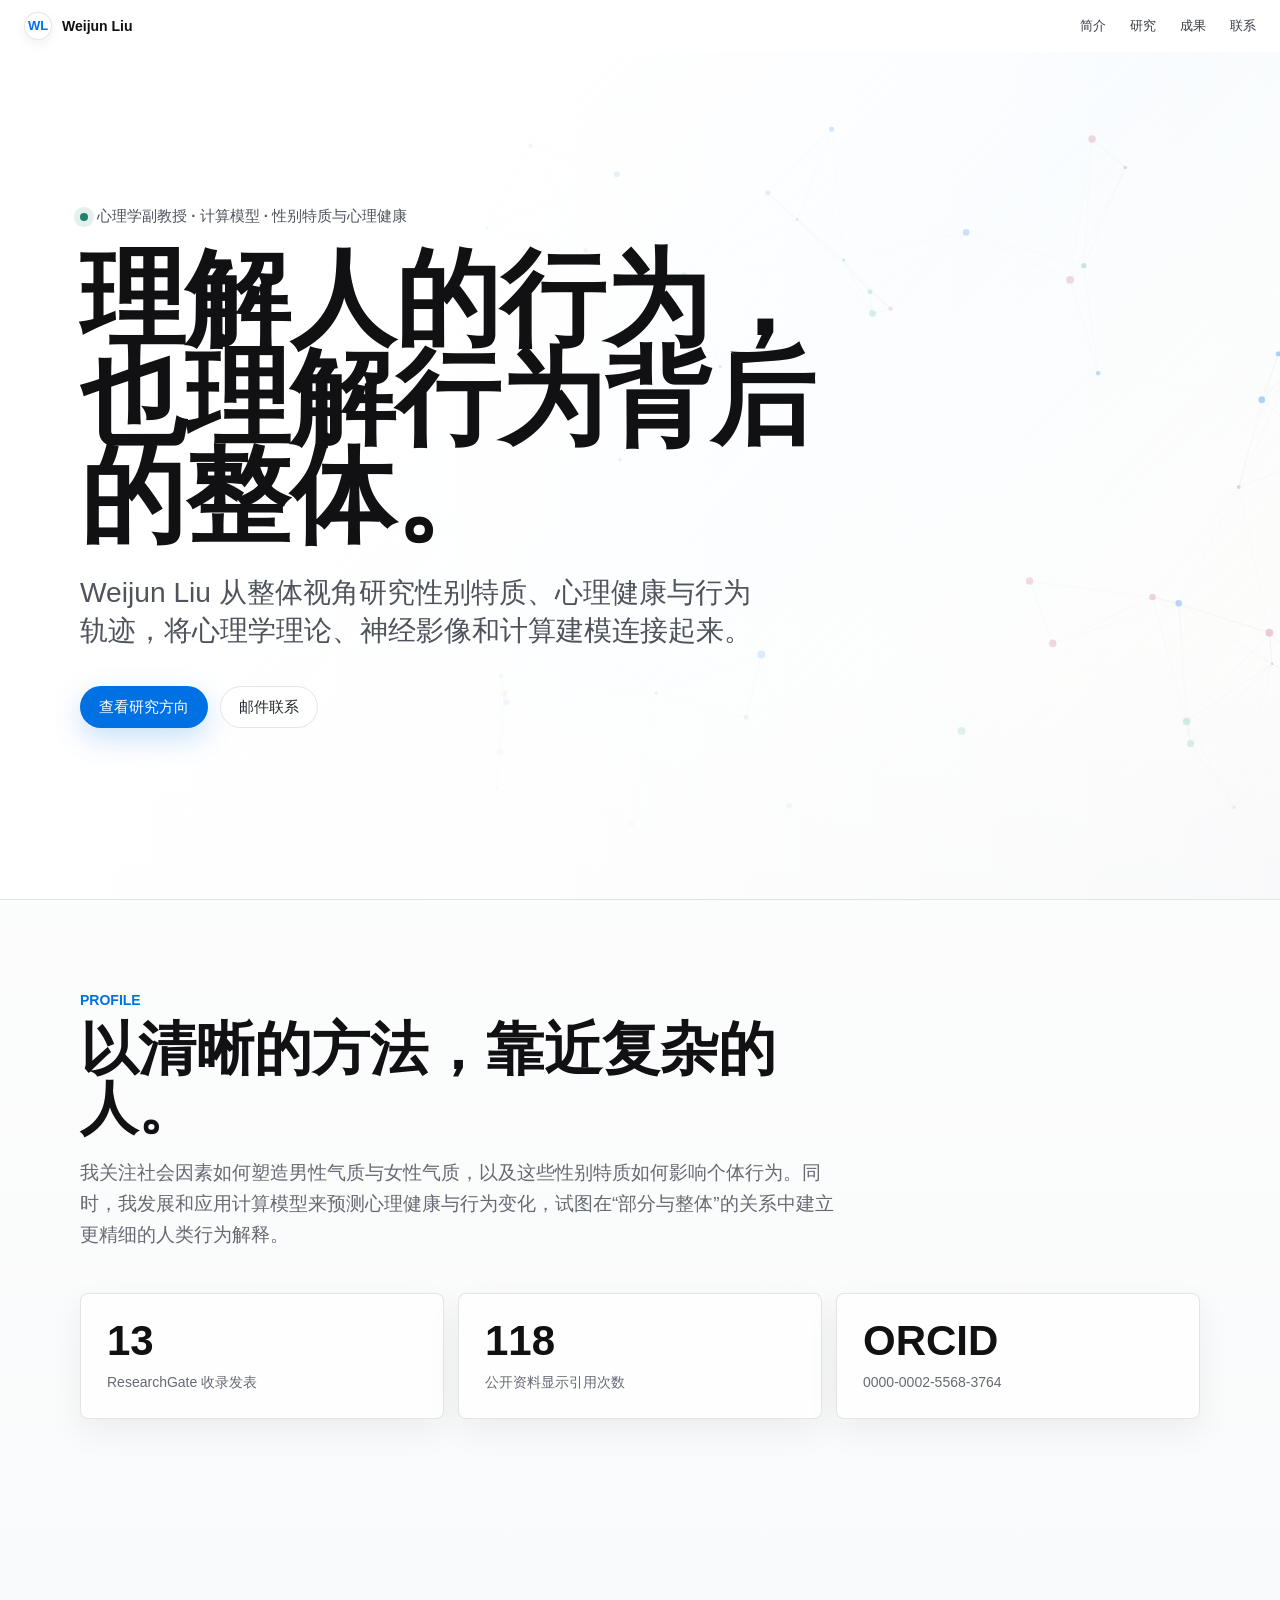
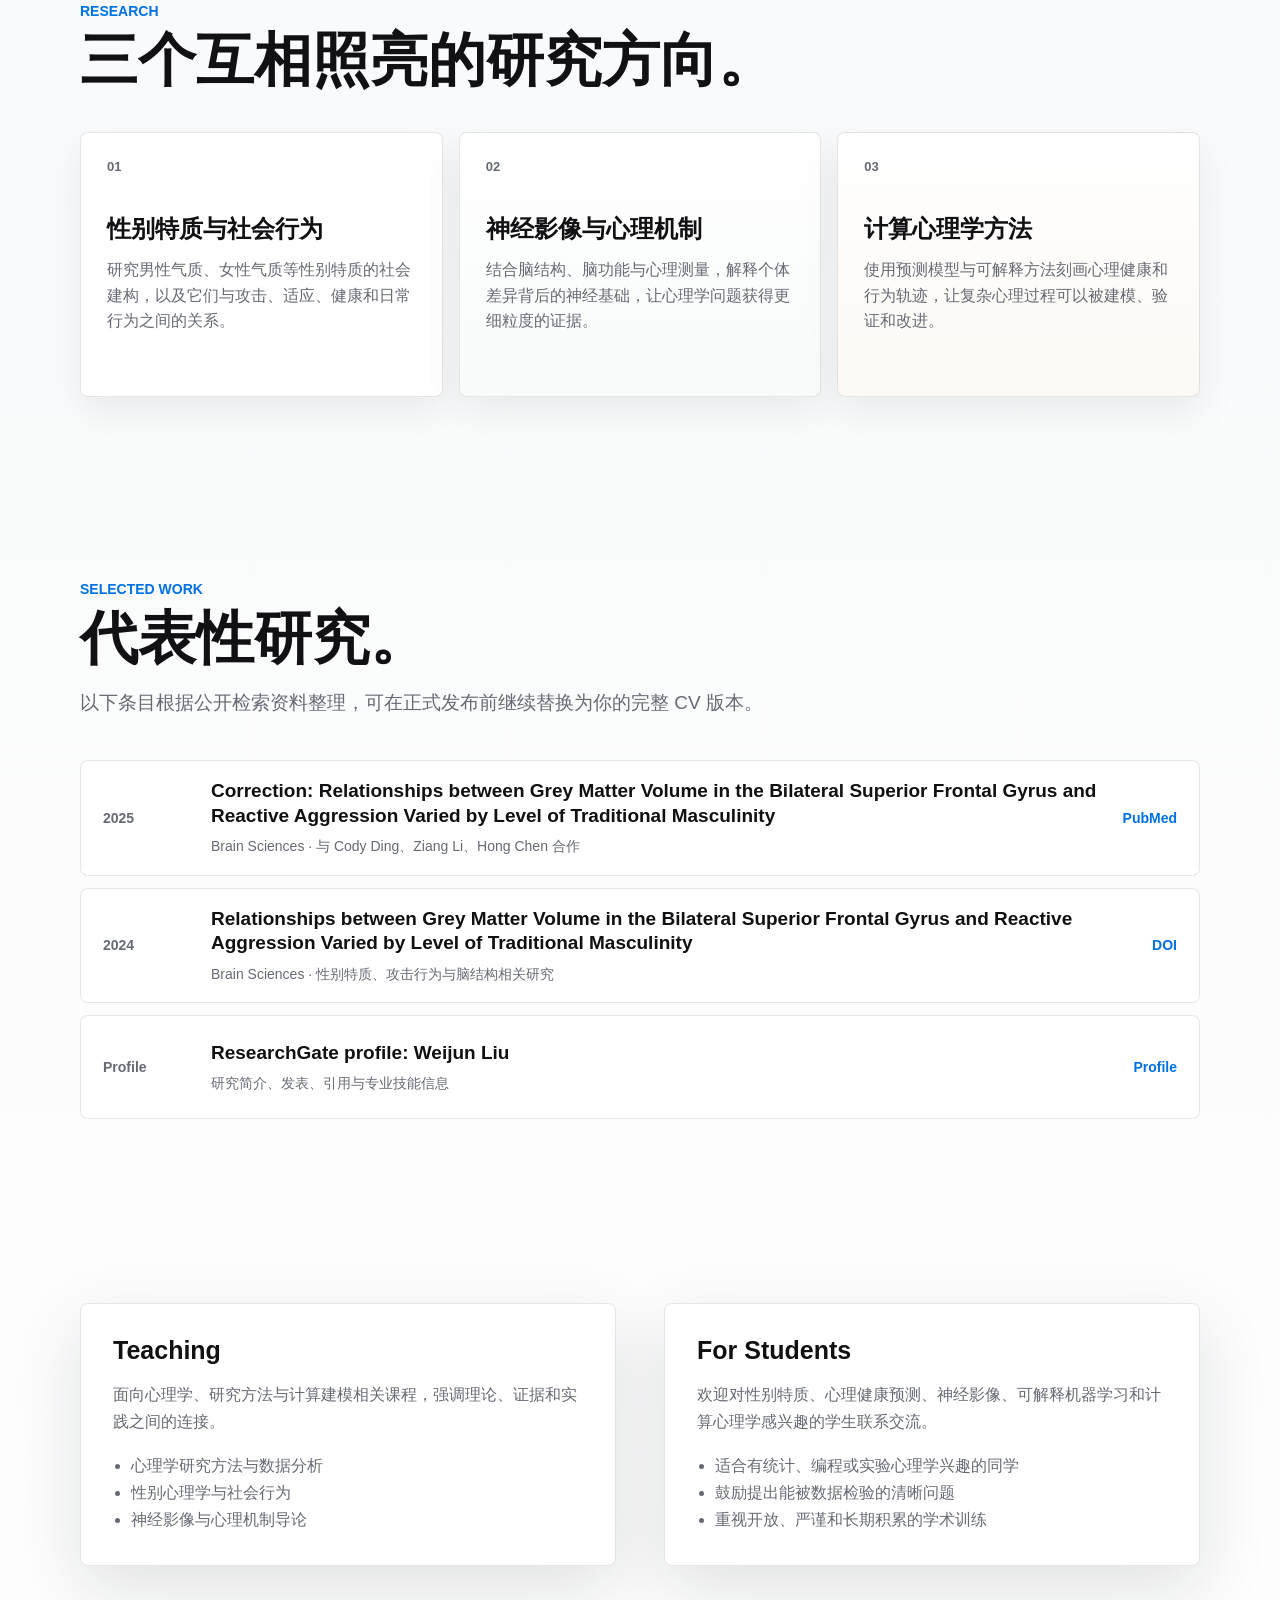
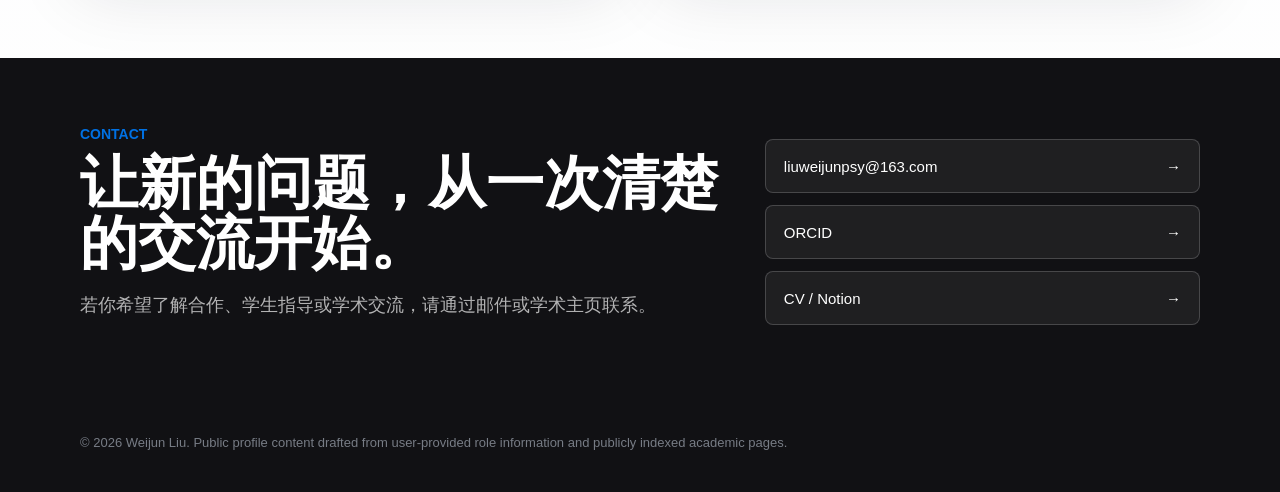
==== index.html @ 555fc0d4 "Add files via upload" ====
<!doctype html>
<html lang="zh-CN">
<head>
  <meta charset="utf-8">
  <meta name="viewport" content="width=device-width, initial-scale=1">
  <title>Weijun Liu | Psychology</title>
  <meta name="description" content="Weijun Liu 的心理学个人主页：研究、发表、教学与联系信息。">
  <style>
    :root {
      color-scheme: light;
      --ink: #111114;
      --muted: #666a73;
      --soft: #f5f6f8;
      --line: rgba(17, 17, 20, .1);
      --accent: #0071e3;
      --green: #20826b;
      --rose: #ad4564;
      --amber: #9d6b18;
      --radius: 8px;
      --shadow: 0 24px 70px rgba(19, 23, 31, .12);
    }

    * { box-sizing: border-box; }

    html {
      scroll-behavior: smooth;
      background: #fff;
    }

    body {
      margin: 0;
      font-family: -apple-system, BlinkMacSystemFont, "SF Pro Display", "SF Pro Text", "Helvetica Neue", Arial, "PingFang SC", "Hiragino Sans GB", "Microsoft YaHei", sans-serif;
      color: var(--ink);
      letter-spacing: 0;
      background:
        linear-gradient(180deg, #fff 0%, #f9fafb 46%, #fff 100%);
    }

    a {
      color: inherit;
      text-decoration: none;
    }

    .nav {
      position: sticky;
      top: 0;
      z-index: 20;
      display: flex;
      align-items: center;
      justify-content: space-between;
      min-height: 52px;
      padding: 0 24px;
      border-bottom: 1px solid rgba(255, 255, 255, .6);
      background: rgba(255, 255, 255, .76);
      backdrop-filter: saturate(180%) blur(18px);
    }

    .brand {
      display: flex;
      align-items: center;
      gap: 10px;
      font-size: 14px;
      font-weight: 650;
    }

    .mark {
      width: 28px;
      height: 28px;
      display: grid;
      place-items: center;
      border: 1px solid var(--line);
      border-radius: 50%;
      background: #fff;
      color: var(--accent);
      font-size: 13px;
      box-shadow: 0 4px 12px rgba(17, 17, 20, .06);
    }

    .links {
      display: flex;
      gap: 24px;
      color: #393d45;
      font-size: 13px;
    }

    .links a:hover { color: var(--accent); }

    .hero {
      position: relative;
      min-height: calc(100svh - 52px);
      display: grid;
      align-items: center;
      overflow: hidden;
      border-bottom: 1px solid var(--line);
    }

    #mindscape {
      position: absolute;
      inset: 0;
      width: 100%;
      height: 100%;
      opacity: .94;
    }

    .hero::after {
      content: "";
      position: absolute;
      inset: 0;
      background:
        linear-gradient(90deg, rgba(255,255,255,.97) 0%, rgba(255,255,255,.86) 42%, rgba(255,255,255,.38) 100%),
        linear-gradient(180deg, rgba(255,255,255,.1) 70%, rgba(245,246,248,1) 100%);
      pointer-events: none;
    }

    .wrap {
      width: min(1120px, calc(100% - 44px));
      margin: 0 auto;
    }

    .hero-inner {
      position: relative;
      z-index: 2;
      padding: 70px 0 86px;
    }

    .eyebrow {
      display: inline-flex;
      align-items: center;
      gap: 9px;
      margin-bottom: 24px;
      color: #4d535d;
      font-size: 15px;
      font-weight: 560;
    }

    .dot {
      width: 8px;
      height: 8px;
      border-radius: 50%;
      background: var(--green);
      box-shadow: 0 0 0 6px rgba(32, 130, 107, .12);
    }

    h1 {
      max-width: 820px;
      margin: 0;
      font-size: clamp(54px, 8.2vw, 118px);
      line-height: .94;
      font-weight: 760;
      letter-spacing: 0;
    }

    .subtitle {
      max-width: 680px;
      margin: 28px 0 0;
      color: #4e535c;
      font-size: clamp(20px, 2.2vw, 30px);
      line-height: 1.36;
      font-weight: 430;
    }

    .actions {
      display: flex;
      flex-wrap: wrap;
      gap: 12px;
      margin-top: 36px;
    }

    .button {
      display: inline-flex;
      align-items: center;
      justify-content: center;
      min-height: 42px;
      padding: 0 18px;
      border-radius: 999px;
      border: 1px solid transparent;
      font-size: 15px;
      font-weight: 560;
    }

    .primary {
      background: var(--accent);
      color: #fff;
      box-shadow: 0 10px 28px rgba(0, 113, 227, .22);
    }

    .secondary {
      background: rgba(255, 255, 255, .7);
      border-color: var(--line);
      color: #252931;
    }

    section {
      padding: 92px 0;
    }

    .section-head {
      max-width: 760px;
      margin-bottom: 42px;
    }

    .kicker {
      color: var(--accent);
      font-size: 14px;
      font-weight: 700;
      margin-bottom: 12px;
    }

    h2 {
      margin: 0;
      font-size: clamp(34px, 4.5vw, 64px);
      line-height: 1.03;
      font-weight: 740;
      letter-spacing: 0;
    }

    .lead {
      margin: 18px 0 0;
      color: var(--muted);
      font-size: 19px;
      line-height: 1.65;
    }

    .metrics {
      display: grid;
      grid-template-columns: repeat(3, minmax(0, 1fr));
      gap: 14px;
      margin-top: 38px;
    }

    .metric {
      padding: 26px;
      border: 1px solid var(--line);
      border-radius: var(--radius);
      background: rgba(255, 255, 255, .74);
      box-shadow: 0 12px 34px rgba(17, 17, 20, .06);
    }

    .metric strong {
      display: block;
      font-size: 42px;
      line-height: 1;
      letter-spacing: 0;
    }

    .metric span {
      display: block;
      margin-top: 10px;
      color: var(--muted);
      font-size: 14px;
      line-height: 1.45;
    }

    .research-grid {
      display: grid;
      grid-template-columns: repeat(3, minmax(0, 1fr));
      gap: 16px;
    }

    .topic {
      min-height: 265px;
      padding: 26px;
      border: 1px solid var(--line);
      border-radius: var(--radius);
      background: #fff;
      box-shadow: 0 16px 40px rgba(17, 17, 20, .07);
    }

    .topic .num {
      color: var(--muted);
      font-size: 13px;
      font-weight: 700;
    }

    .topic h3 {
      margin: 42px 0 14px;
      font-size: 24px;
      line-height: 1.12;
      letter-spacing: 0;
    }

    .topic p {
      margin: 0;
      color: var(--muted);
      font-size: 16px;
      line-height: 1.6;
    }

    .topic:nth-child(2) { background: linear-gradient(180deg, #fff, #f8fbfa); }
    .topic:nth-child(3) { background: linear-gradient(180deg, #fff, #fcf9f4); }

    .publications {
      display: grid;
      gap: 12px;
    }

    .paper {
      display: grid;
      grid-template-columns: 86px 1fr auto;
      align-items: center;
      gap: 22px;
      min-height: 104px;
      padding: 18px 22px;
      border: 1px solid var(--line);
      border-radius: var(--radius);
      background: rgba(255, 255, 255, .82);
    }

    .year {
      color: var(--muted);
      font-size: 14px;
      font-weight: 700;
    }

    .paper h3 {
      margin: 0 0 8px;
      font-size: 19px;
      line-height: 1.3;
      letter-spacing: 0;
    }

    .paper p {
      margin: 0;
      color: var(--muted);
      font-size: 14px;
      line-height: 1.45;
    }

    .tag {
      white-space: nowrap;
      color: var(--accent);
      font-size: 14px;
      font-weight: 650;
    }

    .split {
      display: grid;
      grid-template-columns: 1fr 1fr;
      gap: 48px;
      align-items: start;
    }

    .panel {
      padding: 32px;
      border: 1px solid var(--line);
      border-radius: var(--radius);
      background: #fff;
      box-shadow: var(--shadow);
    }

    .panel h3 {
      margin: 0 0 14px;
      font-size: 25px;
      letter-spacing: 0;
    }

    .panel p,
    .panel li {
      color: var(--muted);
      font-size: 16px;
      line-height: 1.7;
    }

    .panel ul {
      margin: 16px 0 0;
      padding-left: 18px;
    }

    .contact-band {
      padding: 68px 0;
      color: #fff;
      background: #111114;
    }

    .contact {
      display: grid;
      grid-template-columns: 1.2fr .8fr;
      gap: 32px;
      align-items: center;
    }

    .contact h2 {
      max-width: 680px;
      color: #fff;
    }

    .contact p {
      color: rgba(255,255,255,.68);
      font-size: 18px;
      line-height: 1.65;
    }

    .contact-links {
      display: grid;
      gap: 12px;
    }

    .contact-links a {
      display: flex;
      align-items: center;
      justify-content: space-between;
      min-height: 54px;
      padding: 0 18px;
      border: 1px solid rgba(255,255,255,.18);
      border-radius: var(--radius);
      background: rgba(255,255,255,.06);
      color: #fff;
      font-size: 15px;
    }

    footer {
      padding: 28px 0 42px;
      color: #777c85;
      background: #111114;
      font-size: 13px;
    }

    @media (max-width: 820px) {
      .links { display: none; }
      .hero { min-height: 88svh; }
      .hero::after {
        background:
          linear-gradient(180deg, rgba(255,255,255,.95) 0%, rgba(255,255,255,.82) 58%, rgba(245,246,248,.96) 100%);
      }
      .metrics,
      .research-grid,
      .split,
      .contact {
        grid-template-columns: 1fr;
      }
      .paper {
        grid-template-columns: 1fr;
        gap: 8px;
      }
      .tag { white-space: normal; }
      section { padding: 72px 0; }
    }

    @media (prefers-reduced-motion: reduce) {
      html { scroll-behavior: auto; }
    }
  </style>
</head>
<body>
  <nav class="nav" aria-label="主导航">
    <a class="brand" href="#top" aria-label="返回首页">
      <span class="mark">WL</span>
      <span>Weijun Liu</span>
    </a>
    <div class="links">
      <a href="#about">简介</a>
      <a href="#research">研究</a>
      <a href="#publications">成果</a>
      <a href="#contact">联系</a>
    </div>
  </nav>

  <main id="top">
    <header class="hero">
      <canvas id="mindscape" aria-hidden="true"></canvas>
      <div class="wrap hero-inner">
        <div class="eyebrow"><span class="dot"></span>心理学副教授 · 计算模型 · 性别特质与心理健康</div>
        <h1>理解人的行为，也理解行为背后的整体。</h1>
        <p class="subtitle">Weijun Liu 从整体视角研究性别特质、心理健康与行为轨迹，将心理学理论、神经影像和计算建模连接起来。</p>
        <div class="actions">
          <a class="button primary" href="#research">查看研究方向</a>
          <a class="button secondary" href="mailto:liuweijunpsy@163.com">邮件联系</a>
        </div>
      </div>
    </header>

    <section id="about">
      <div class="wrap">
        <div class="section-head">
          <div class="kicker">PROFILE</div>
          <h2>以清晰的方法，靠近复杂的人。</h2>
          <p class="lead">我关注社会因素如何塑造男性气质与女性气质，以及这些性别特质如何影响个体行为。同时，我发展和应用计算模型来预测心理健康与行为变化，试图在“部分与整体”的关系中建立更精细的人类行为解释。</p>
        </div>

        <div class="metrics" aria-label="学术指标">
          <div class="metric">
            <strong>13</strong>
            <span>ResearchGate 收录发表</span>
          </div>
          <div class="metric">
            <strong>118</strong>
            <span>公开资料显示引用次数</span>
          </div>
          <div class="metric">
            <strong>ORCID</strong>
            <span>0000-0002-5568-3764</span>
          </div>
        </div>
      </div>
    </section>

    <section id="research">
      <div class="wrap">
        <div class="section-head">
          <div class="kicker">RESEARCH</div>
          <h2>三个互相照亮的研究方向。</h2>
        </div>
        <div class="research-grid">
          <article class="topic">
            <div class="num">01</div>
            <h3>性别特质与社会行为</h3>
            <p>研究男性气质、女性气质等性别特质的社会建构，以及它们与攻击、适应、健康和日常行为之间的关系。</p>
          </article>
          <article class="topic">
            <div class="num">02</div>
            <h3>神经影像与心理机制</h3>
            <p>结合脑结构、脑功能与心理测量，解释个体差异背后的神经基础，让心理学问题获得更细粒度的证据。</p>
          </article>
          <article class="topic">
            <div class="num">03</div>
            <h3>计算心理学方法</h3>
            <p>使用预测模型与可解释方法刻画心理健康和行为轨迹，让复杂心理过程可以被建模、验证和改进。</p>
          </article>
        </div>
      </div>
    </section>

    <section id="publications">
      <div class="wrap">
        <div class="section-head">
          <div class="kicker">SELECTED WORK</div>
          <h2>代表性研究。</h2>
          <p class="lead">以下条目根据公开检索资料整理，可在正式发布前继续替换为你的完整 CV 版本。</p>
        </div>
        <div class="publications">
          <article class="paper">
            <div class="year">2025</div>
            <div>
              <h3>Correction: Relationships between Grey Matter Volume in the Bilateral Superior Frontal Gyrus and Reactive Aggression Varied by Level of Traditional Masculinity</h3>
              <p>Brain Sciences · 与 Cody Ding、Ziang Li、Hong Chen 合作</p>
            </div>
            <a class="tag" href="https://pubmed.ncbi.nlm.nih.gov/40563834/" target="_blank" rel="noreferrer">PubMed</a>
          </article>
          <article class="paper">
            <div class="year">2024</div>
            <div>
              <h3>Relationships between Grey Matter Volume in the Bilateral Superior Frontal Gyrus and Reactive Aggression Varied by Level of Traditional Masculinity</h3>
              <p>Brain Sciences · 性别特质、攻击行为与脑结构相关研究</p>
            </div>
            <a class="tag" href="https://doi.org/10.3390/brainsci14060605" target="_blank" rel="noreferrer">DOI</a>
          </article>
          <article class="paper">
            <div class="year">Profile</div>
            <div>
              <h3>ResearchGate profile: Weijun Liu</h3>
              <p>研究简介、发表、引用与专业技能信息</p>
            </div>
            <a class="tag" href="https://www.researchgate.net/profile/Weijun-Liu-12" target="_blank" rel="noreferrer">Profile</a>
          </article>
        </div>
      </div>
    </section>

    <section>
      <div class="wrap split">
        <div class="panel">
          <h3>Teaching</h3>
          <p>面向心理学、研究方法与计算建模相关课程，强调理论、证据和实践之间的连接。</p>
          <ul>
            <li>心理学研究方法与数据分析</li>
            <li>性别心理学与社会行为</li>
            <li>神经影像与心理机制导论</li>
          </ul>
        </div>
        <div class="panel">
          <h3>For Students</h3>
          <p>欢迎对性别特质、心理健康预测、神经影像、可解释机器学习和计算心理学感兴趣的学生联系交流。</p>
          <ul>
            <li>适合有统计、编程或实验心理学兴趣的同学</li>
            <li>鼓励提出能被数据检验的清晰问题</li>
            <li>重视开放、严谨和长期积累的学术训练</li>
          </ul>
        </div>
      </div>
    </section>

    <section id="contact" class="contact-band">
      <div class="wrap contact">
        <div>
          <div class="kicker">CONTACT</div>
          <h2>让新的问题，从一次清楚的交流开始。</h2>
          <p>若你希望了解合作、学生指导或学术交流，请通过邮件或学术主页联系。</p>
        </div>
        <div class="contact-links">
          <a href="mailto:liuweijunpsy@163.com"><span>liuweijunpsy@163.com</span><span>→</span></a>
          <a href="https://orcid.org/0000-0002-5568-3764" target="_blank" rel="noreferrer"><span>ORCID</span><span>→</span></a>
          <a href="https://www.notion.so/CV-WEIJUN-LIU-240d1266b10d8050bd1ed84cad400a52?source=copy_link" target="_blank" rel="noreferrer"><span>CV / Notion</span><span>→</span></a>
        </div>
      </div>
    </section>
  </main>

  <footer>
    <div class="wrap">© 2026 Weijun Liu. Public profile content drafted from user-provided role information and publicly indexed academic pages.</div>
  </footer>

  <script>
    const canvas = document.getElementById("mindscape");
    const ctx = canvas.getContext("2d");
    const prefersReduced = window.matchMedia("(prefers-reduced-motion: reduce)").matches;
    let width = 0;
    let height = 0;
    let points = [];
    let frame = 0;

    function resize() {
      const dpr = Math.min(window.devicePixelRatio || 1, 2);
      width = canvas.clientWidth;
      height = canvas.clientHeight;
      canvas.width = Math.floor(width * dpr);
      canvas.height = Math.floor(height * dpr);
      ctx.setTransform(dpr, 0, 0, dpr, 0, 0);
      createPoints();
      draw();
    }

    function createPoints() {
      const count = Math.max(42, Math.floor((width * height) / 22000));
      points = Array.from({ length: count }, (_, i) => {
        const columnBias = i / count;
        return {
          x: width * (.36 + Math.random() * .7),
          y: height * (.08 + Math.random() * .86),
          r: 1.2 + Math.random() * 2.8,
          vx: (Math.random() - .5) * .18,
          vy: (Math.random() - .5) * .18,
          hue: columnBias < .34 ? "#0071e3" : columnBias < .67 ? "#20a486" : "#c0617b"
        };
      });
    }

    function draw() {
      ctx.clearRect(0, 0, width, height);
      const gradient = ctx.createLinearGradient(width * .32, 0, width, height);
      gradient.addColorStop(0, "rgba(255,255,255,.88)");
      gradient.addColorStop(.42, "rgba(237,246,255,.72)");
      gradient.addColorStop(.72, "rgba(247,250,246,.62)");
      gradient.addColorStop(1, "rgba(255,245,247,.68)");
      ctx.fillStyle = gradient;
      ctx.fillRect(0, 0, width, height);

      for (let i = 0; i < points.length; i += 1) {
        const a = points[i];
        if (!prefersReduced) {
          a.x += a.vx + Math.sin((frame + i) * .008) * .045;
          a.y += a.vy + Math.cos((frame + i) * .007) * .045;
          if (a.x < width * .28 || a.x > width * 1.04) a.vx *= -1;
          if (a.y < height * .03 || a.y > height * .97) a.vy *= -1;
        }

        for (let j = i + 1; j < points.length; j += 1) {
          const b = points[j];
          const dx = a.x - b.x;
          const dy = a.y - b.y;
          const distance = Math.sqrt(dx * dx + dy * dy);
          const max = Math.min(190, width * .16);
          if (distance < max) {
            ctx.strokeStyle = `rgba(26, 34, 48, ${(.1 * (1 - distance / max)).toFixed(3)})`;
            ctx.lineWidth = 1;
            ctx.beginPath();
            ctx.moveTo(a.x, a.y);
            ctx.lineTo(b.x, b.y);
            ctx.stroke();
          }
        }
      }

      points.forEach((point) => {
        ctx.beginPath();
        ctx.fillStyle = point.hue;
        ctx.globalAlpha = .58;
        ctx.arc(point.x, point.y, point.r, 0, Math.PI * 2);
        ctx.fill();
        ctx.globalAlpha = 1;
      });

      frame += 1;
      if (!prefersReduced) requestAnimationFrame(draw);
    }

    resize();
    window.addEventListener("resize", resize);
  </script>
</body>
</html>
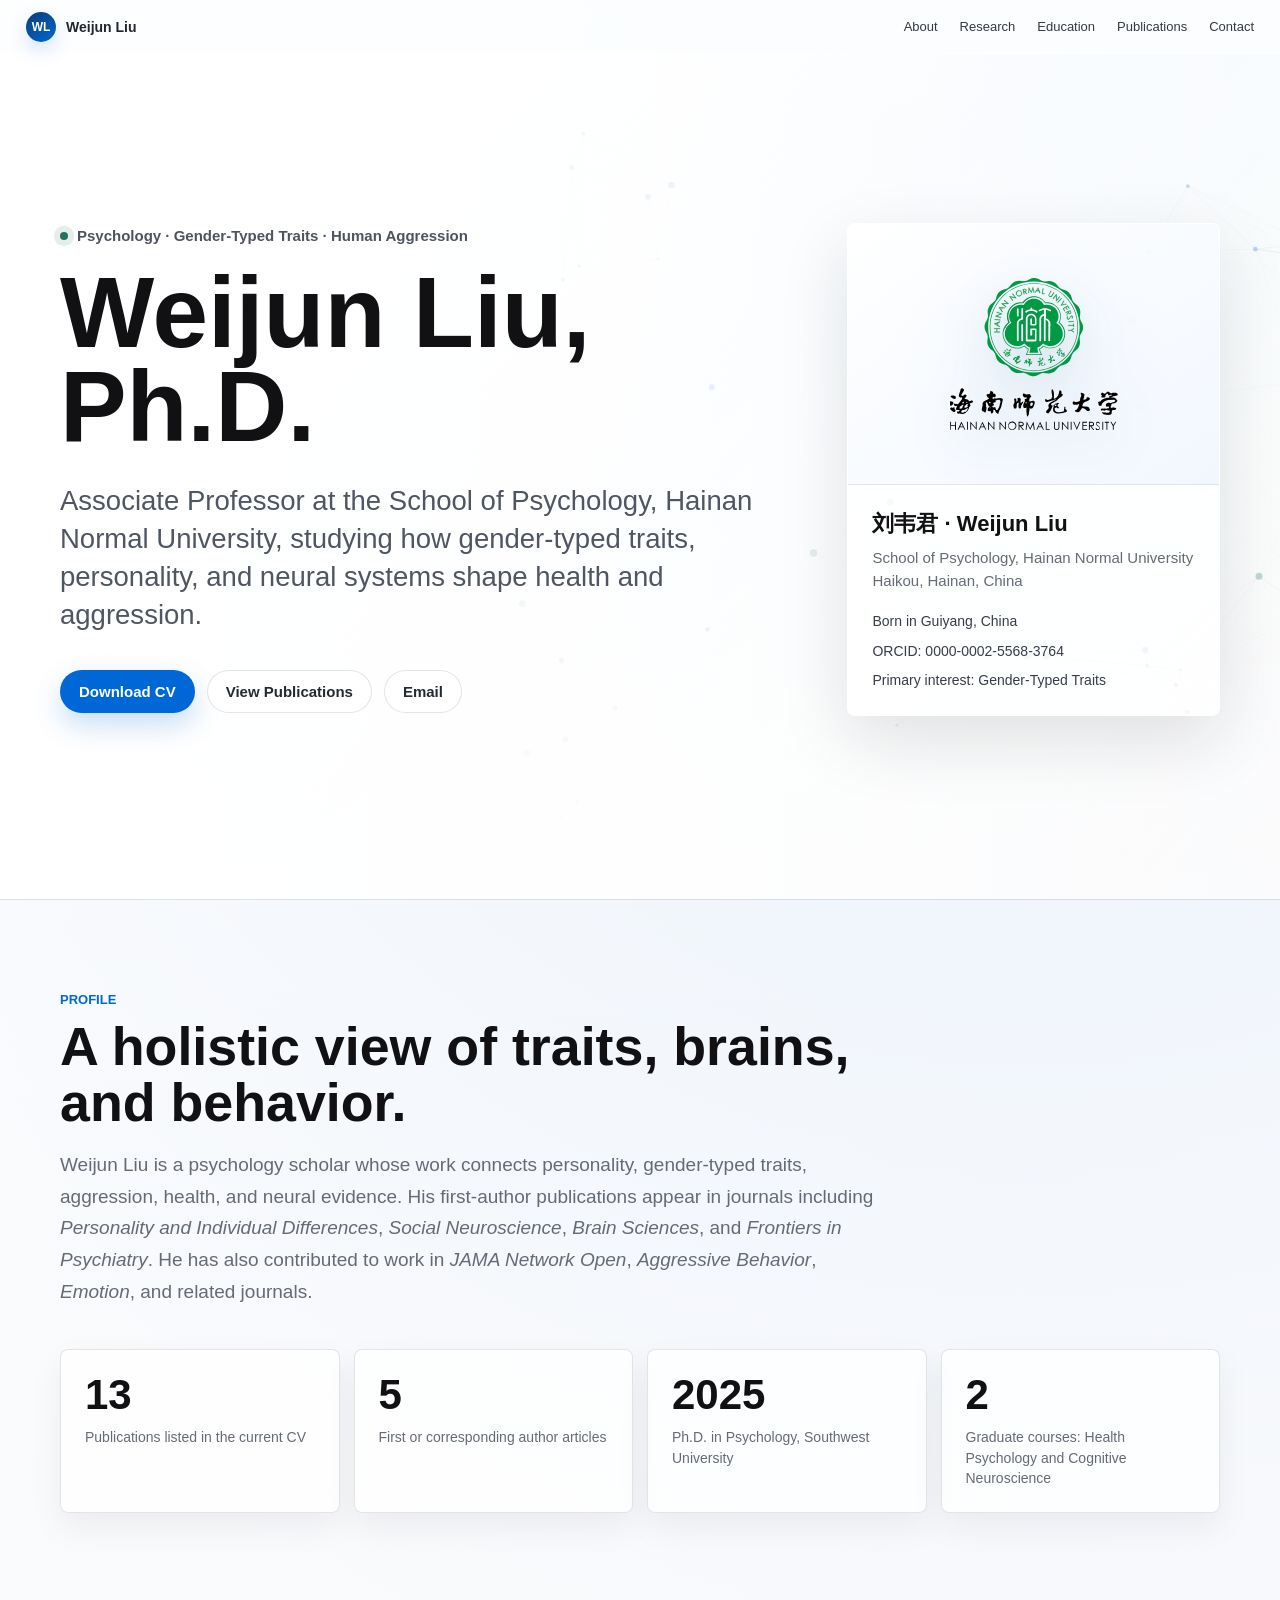
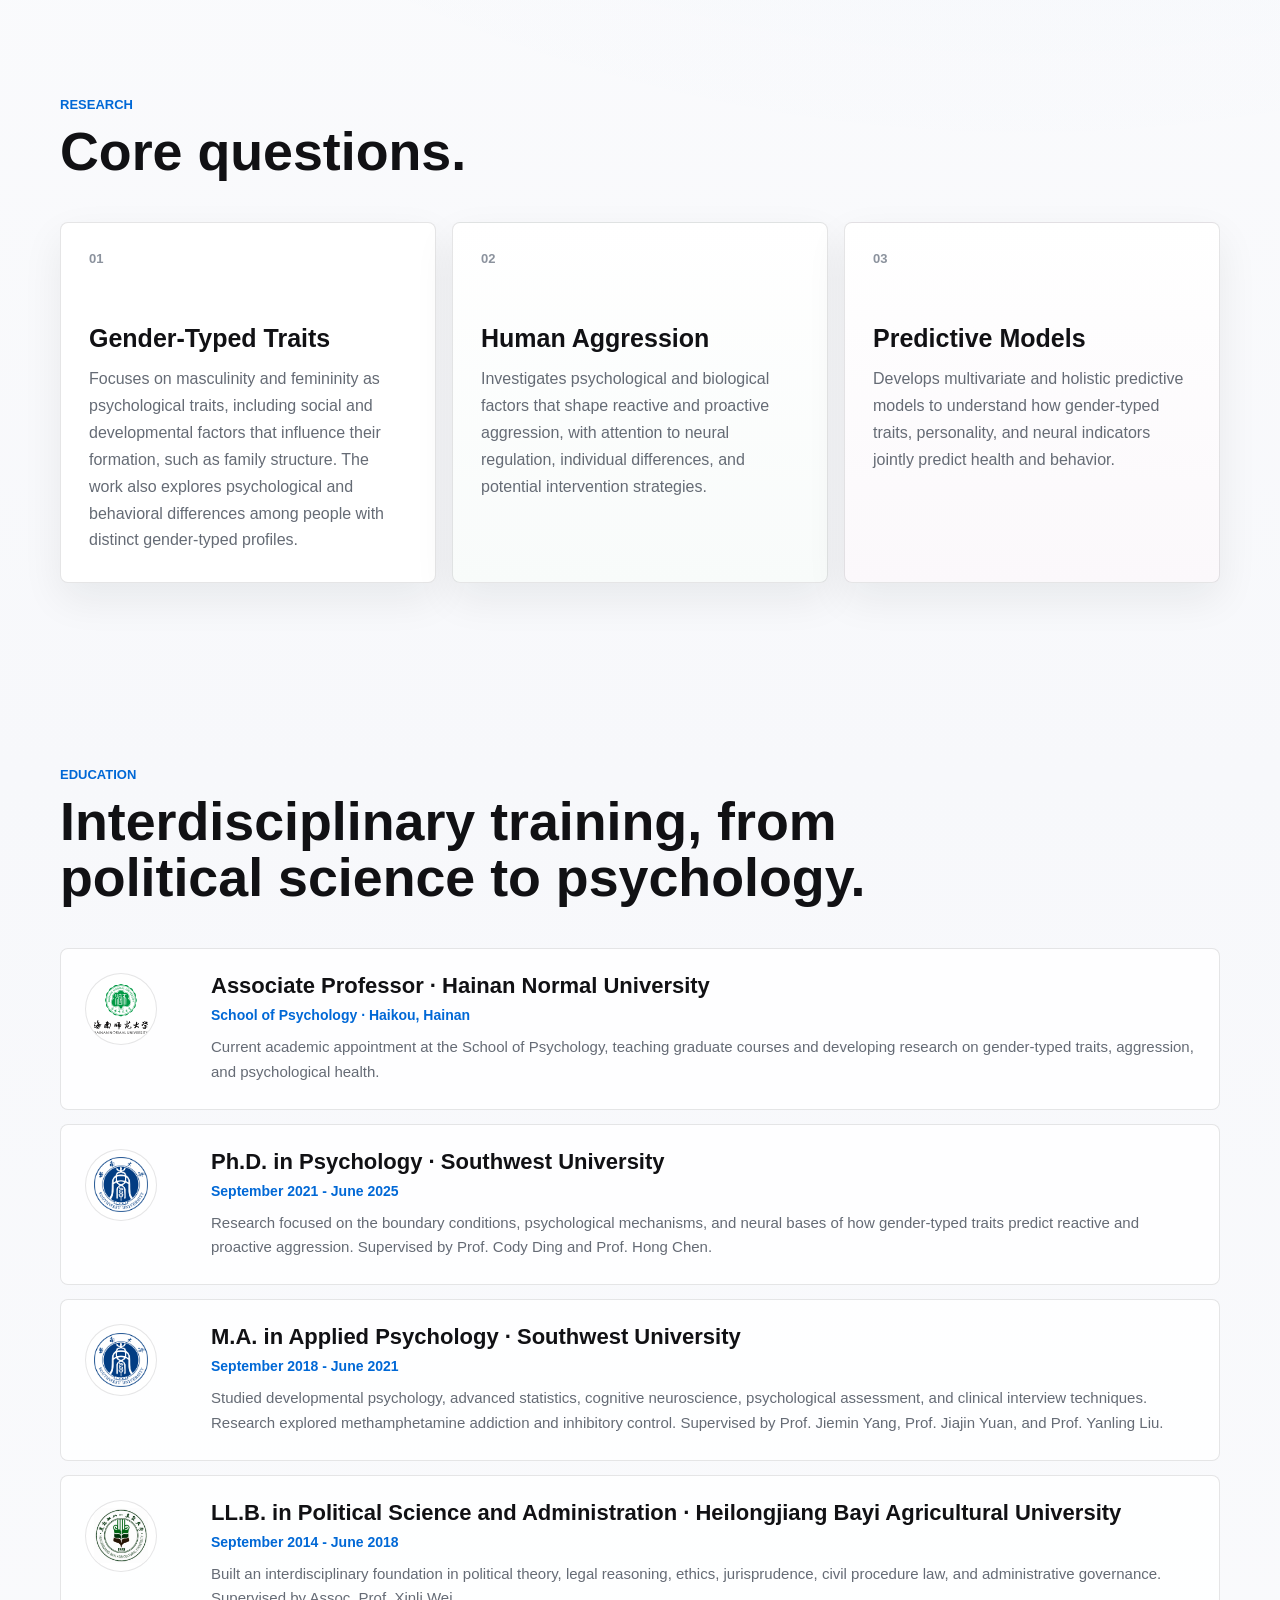
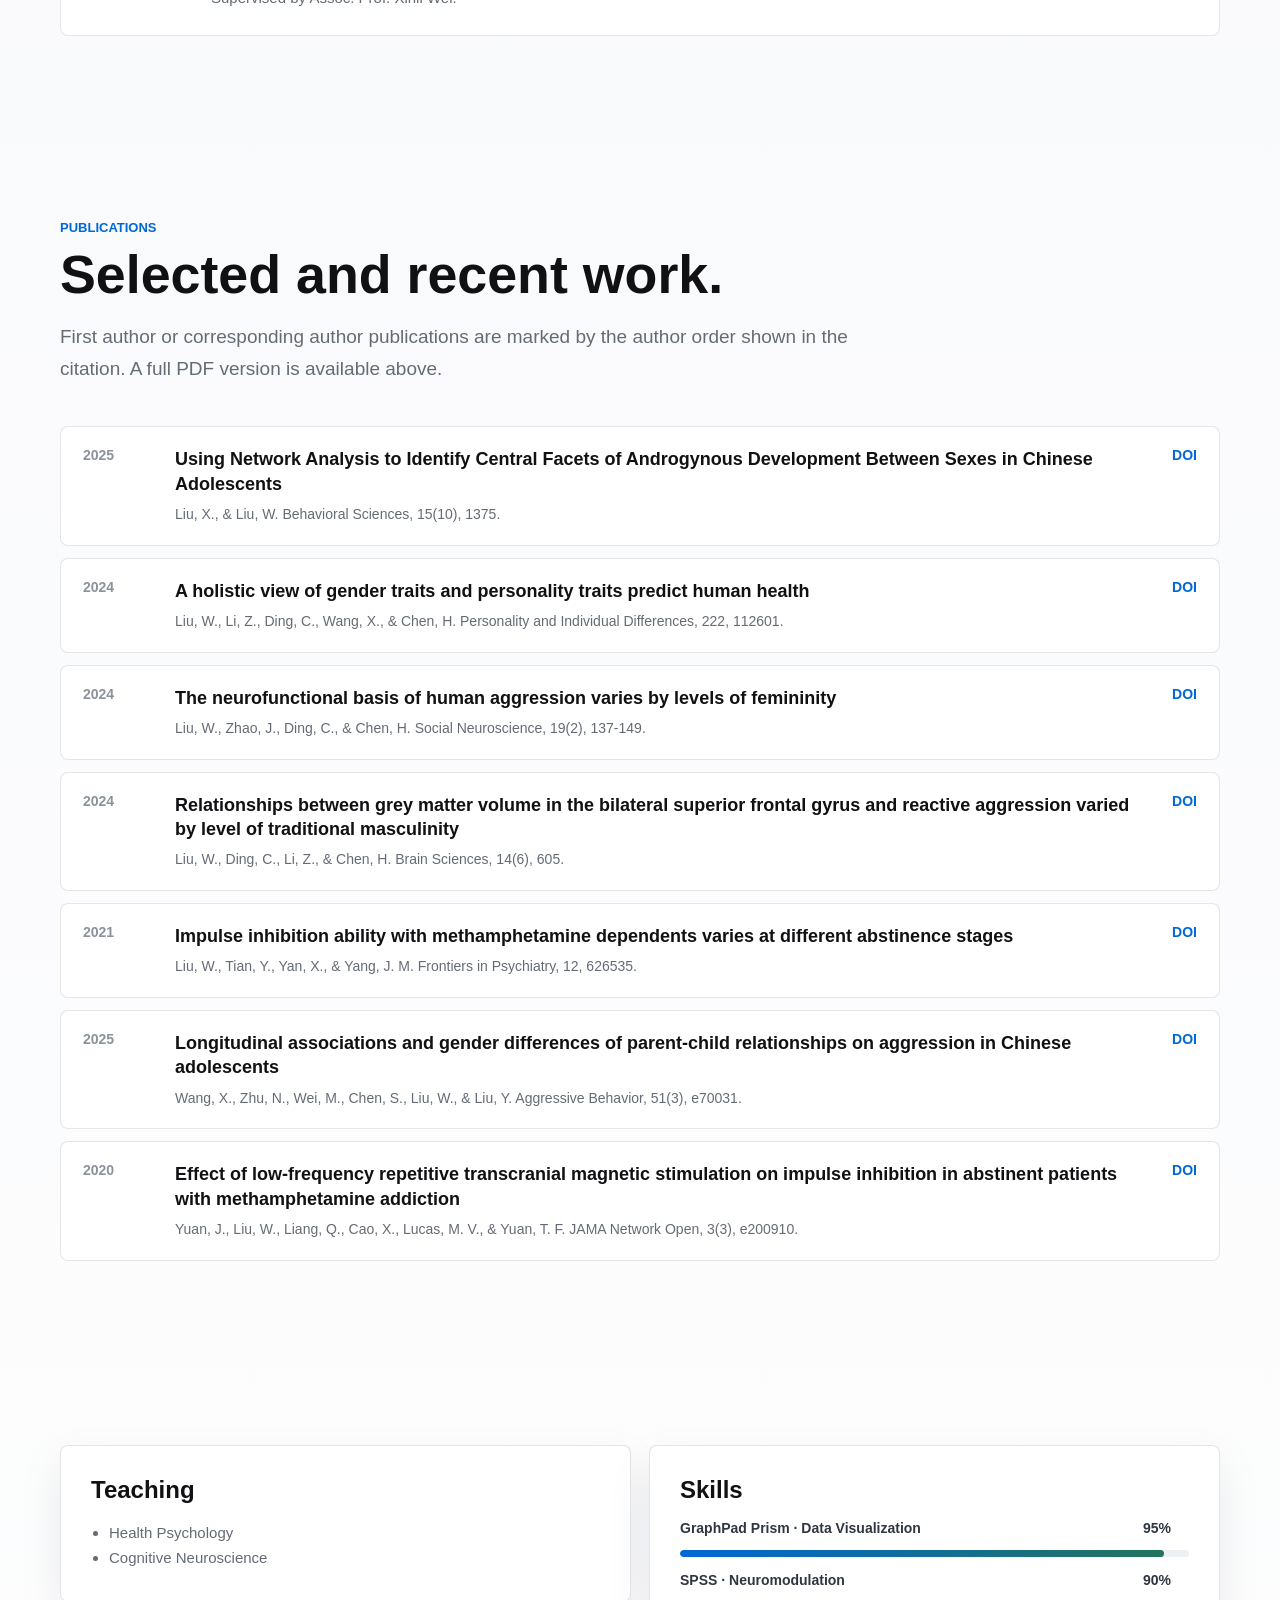
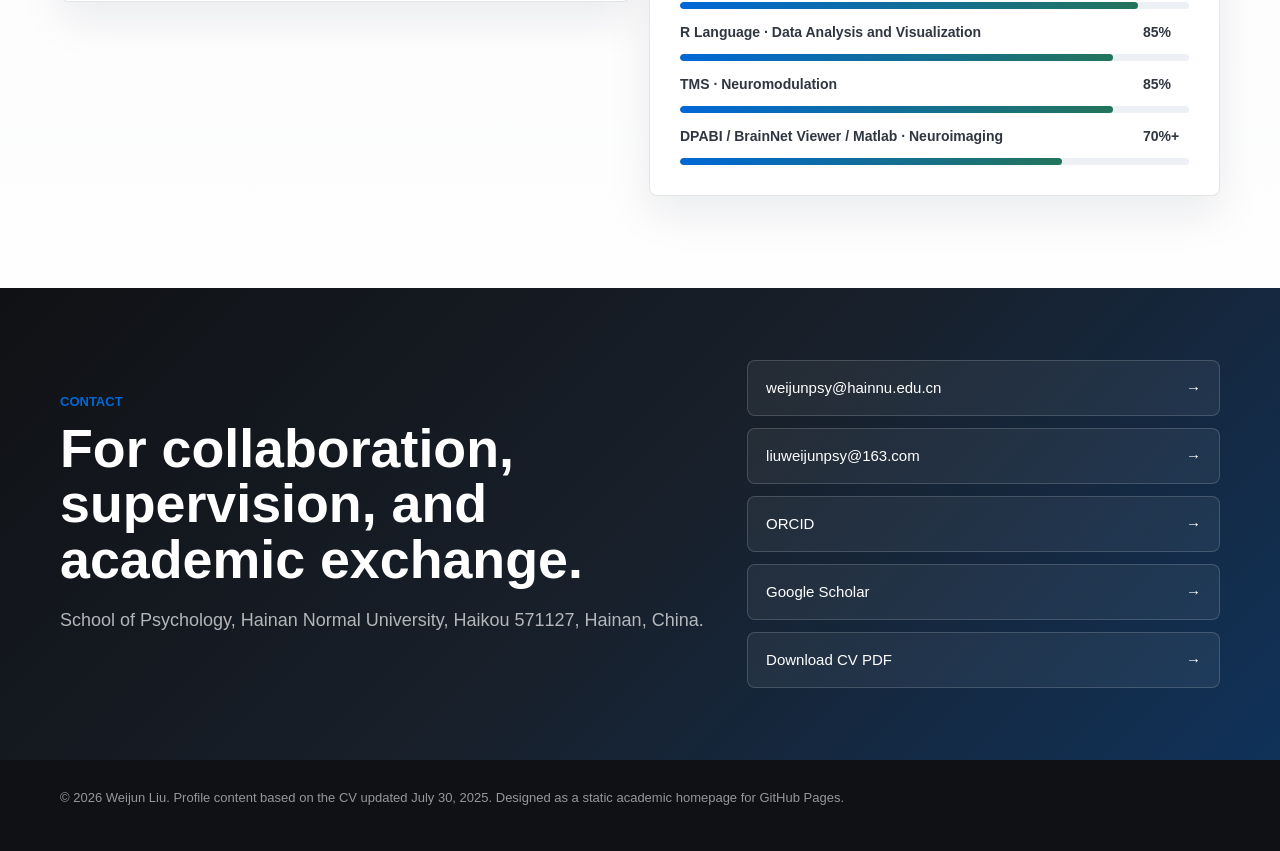
==== commit 63ec91f9: "Add files via upload" ====
--- a/index.html
+++ b/index.html
@@ -1,23 +1,26 @@
 <!doctype html>
-<html lang="zh-CN">
+<html lang="en">
 <head>
   <meta charset="utf-8">
   <meta name="viewport" content="width=device-width, initial-scale=1">
   <title>Weijun Liu | Psychology</title>
-  <meta name="description" content="Weijun Liu 的心理学个人主页：研究、发表、教学与联系信息。">
+  <meta name="description" content="Weijun Liu, Ph.D. Associate Professor at the School of Psychology, Hainan Normal University. Research in gender-typed traits, human aggression, and computational psychology.">
   <style>
     :root {
       color-scheme: light;
       --ink: #111114;
-      --muted: #666a73;
-      --soft: #f5f6f8;
-      --line: rgba(17, 17, 20, .1);
-      --accent: #0071e3;
-      --green: #20826b;
-      --rose: #ad4564;
-      --amber: #9d6b18;
+      --muted: #656b75;
+      --quiet: #8b929d;
+      --paper: #ffffff;
+      --mist: #f5f7fa;
+      --line: rgba(18, 24, 33, .11);
+      --blue: #0068d6;
+      --navy: #0b3d76;
+      --green: #23745b;
+      --plum: #8d4d73;
+      --gold: #a06f1f;
+      --shadow: 0 24px 70px rgba(18, 24, 33, .12);
       --radius: 8px;
-      --shadow: 0 24px 70px rgba(19, 23, 31, .12);
     }
 
     * { box-sizing: border-box; }
@@ -29,29 +32,27 @@
 
     body {
       margin: 0;
-      font-family: -apple-system, BlinkMacSystemFont, "SF Pro Display", "SF Pro Text", "Helvetica Neue", Arial, "PingFang SC", "Hiragino Sans GB", "Microsoft YaHei", sans-serif;
+      font-family: -apple-system, BlinkMacSystemFont, "SF Pro Display", "SF Pro Text", "Helvetica Neue", Arial, "PingFang SC", "Microsoft YaHei", sans-serif;
       color: var(--ink);
       letter-spacing: 0;
       background:
-        linear-gradient(180deg, #fff 0%, #f9fafb 46%, #fff 100%);
-    }
-
-    a {
-      color: inherit;
-      text-decoration: none;
-    }
+        radial-gradient(circle at 80% 4%, rgba(0, 104, 214, .08), transparent 28%),
+        linear-gradient(180deg, #fff 0%, #f7f8fb 42%, #fff 100%);
+    }
+
+    a { color: inherit; text-decoration: none; }
 
     .nav {
       position: sticky;
       top: 0;
       z-index: 20;
+      min-height: 54px;
+      padding: 0 26px;
       display: flex;
       align-items: center;
       justify-content: space-between;
-      min-height: 52px;
-      padding: 0 24px;
-      border-bottom: 1px solid rgba(255, 255, 255, .6);
-      background: rgba(255, 255, 255, .76);
+      border-bottom: 1px solid rgba(255, 255, 255, .72);
+      background: rgba(255, 255, 255, .78);
       backdrop-filter: saturate(180%) blur(18px);
     }
 
@@ -60,34 +61,40 @@
       align-items: center;
       gap: 10px;
       font-size: 14px;
-      font-weight: 650;
-    }
-
-    .mark {
-      width: 28px;
-      height: 28px;
+      font-weight: 700;
+      color: #222630;
+    }
+
+    .brand-mark {
+      width: 30px;
+      height: 30px;
       display: grid;
       place-items: center;
-      border: 1px solid var(--line);
       border-radius: 50%;
-      background: #fff;
-      color: var(--accent);
+      color: #fff;
+      background: linear-gradient(145deg, var(--navy), var(--blue));
+      box-shadow: 0 8px 20px rgba(0, 104, 214, .18);
+      font-size: 12px;
+    }
+
+    .nav-links {
+      display: flex;
+      gap: 22px;
+      color: #343944;
       font-size: 13px;
-      box-shadow: 0 4px 12px rgba(17, 17, 20, .06);
-    }
-
-    .links {
-      display: flex;
-      gap: 24px;
-      color: #393d45;
-      font-size: 13px;
-    }
-
-    .links a:hover { color: var(--accent); }
+      font-weight: 520;
+    }
+
+    .nav-links a:hover { color: var(--blue); }
+
+    .wrap {
+      width: min(1160px, calc(100% - 44px));
+      margin: 0 auto;
+    }
 
     .hero {
       position: relative;
-      min-height: calc(100svh - 52px);
+      min-height: calc(100svh - 54px);
       display: grid;
       align-items: center;
       overflow: hidden;
@@ -99,7 +106,6 @@
       inset: 0;
       width: 100%;
       height: 100%;
-      opacity: .94;
     }
 
     .hero::after {
@@ -107,30 +113,29 @@
       position: absolute;
       inset: 0;
       background:
-        linear-gradient(90deg, rgba(255,255,255,.97) 0%, rgba(255,255,255,.86) 42%, rgba(255,255,255,.38) 100%),
-        linear-gradient(180deg, rgba(255,255,255,.1) 70%, rgba(245,246,248,1) 100%);
+        linear-gradient(90deg, rgba(255,255,255,.97) 0%, rgba(255,255,255,.9) 48%, rgba(255,255,255,.5) 100%),
+        linear-gradient(180deg, rgba(255,255,255,.05) 72%, rgba(247,248,251,1) 100%);
       pointer-events: none;
     }
 
-    .wrap {
-      width: min(1120px, calc(100% - 44px));
-      margin: 0 auto;
-    }
-
-    .hero-inner {
+    .hero-grid {
       position: relative;
       z-index: 2;
-      padding: 70px 0 86px;
+      display: grid;
+      grid-template-columns: minmax(0, 1.08fr) minmax(280px, .55fr);
+      gap: 56px;
+      align-items: center;
+      padding: 74px 0 88px;
     }
 
     .eyebrow {
       display: inline-flex;
       align-items: center;
       gap: 9px;
-      margin-bottom: 24px;
-      color: #4d535d;
+      margin-bottom: 22px;
+      color: #4d535f;
       font-size: 15px;
-      font-weight: 560;
+      font-weight: 620;
     }
 
     .dot {
@@ -138,28 +143,28 @@
       height: 8px;
       border-radius: 50%;
       background: var(--green);
-      box-shadow: 0 0 0 6px rgba(32, 130, 107, .12);
+      box-shadow: 0 0 0 6px rgba(35, 116, 91, .12);
     }
 
     h1 {
-      max-width: 820px;
+      max-width: 830px;
       margin: 0;
-      font-size: clamp(54px, 8.2vw, 118px);
+      font-size: clamp(54px, 7.8vw, 112px);
       line-height: .94;
       font-weight: 760;
       letter-spacing: 0;
     }
 
-    .subtitle {
-      max-width: 680px;
+    .hero-copy {
+      max-width: 760px;
       margin: 28px 0 0;
-      color: #4e535c;
-      font-size: clamp(20px, 2.2vw, 30px);
-      line-height: 1.36;
+      color: #4f5661;
+      font-size: clamp(19px, 2.15vw, 29px);
+      line-height: 1.38;
       font-weight: 430;
     }
 
-    .actions {
+    .hero-actions {
       display: flex;
       flex-wrap: wrap;
       gap: 12px;
@@ -170,47 +175,98 @@
       display: inline-flex;
       align-items: center;
       justify-content: center;
-      min-height: 42px;
+      min-height: 43px;
       padding: 0 18px;
       border-radius: 999px;
       border: 1px solid transparent;
       font-size: 15px;
-      font-weight: 560;
+      font-weight: 650;
     }
 
     .primary {
-      background: var(--accent);
       color: #fff;
-      box-shadow: 0 10px 28px rgba(0, 113, 227, .22);
+      background: var(--blue);
+      box-shadow: 0 12px 28px rgba(0, 104, 214, .22);
     }
 
     .secondary {
-      background: rgba(255, 255, 255, .7);
+      color: #242a33;
       border-color: var(--line);
-      color: #252931;
-    }
-
-    section {
-      padding: 92px 0;
-    }
+      background: rgba(255, 255, 255, .78);
+    }
+
+    .identity {
+      border: 1px solid rgba(255,255,255,.82);
+      border-radius: var(--radius);
+      background: rgba(255,255,255,.76);
+      box-shadow: var(--shadow);
+      overflow: hidden;
+    }
+
+    .identity-top {
+      min-height: 260px;
+      display: grid;
+      place-items: center;
+      background:
+        linear-gradient(145deg, rgba(255,255,255,.78), rgba(240,246,255,.86)),
+        radial-gradient(circle at center, rgba(0, 104, 214, .12), transparent 62%);
+    }
+
+    .identity-top img {
+      width: min(168px, 48vw);
+      height: auto;
+      filter: drop-shadow(0 18px 28px rgba(11, 61, 118, .16));
+    }
+
+    .identity-body {
+      padding: 24px;
+      border-top: 1px solid var(--line);
+    }
+
+    .identity-body strong {
+      display: block;
+      font-size: 22px;
+      letter-spacing: 0;
+    }
+
+    .identity-body span {
+      display: block;
+      margin-top: 8px;
+      color: var(--muted);
+      font-size: 15px;
+      line-height: 1.5;
+    }
+
+    .meta-list {
+      display: grid;
+      gap: 10px;
+      margin-top: 20px;
+      color: #373d47;
+      font-size: 14px;
+      line-height: 1.4;
+    }
+
+    section { padding: 92px 0; }
 
     .section-head {
-      max-width: 760px;
+      max-width: 820px;
       margin-bottom: 42px;
     }
 
     .kicker {
-      color: var(--accent);
-      font-size: 14px;
-      font-weight: 700;
       margin-bottom: 12px;
+      color: var(--blue);
+      font-size: 13px;
+      font-weight: 760;
+      letter-spacing: 0;
+      text-transform: uppercase;
     }
 
     h2 {
       margin: 0;
-      font-size: clamp(34px, 4.5vw, 64px);
-      line-height: 1.03;
-      font-weight: 740;
+      font-size: clamp(34px, 4.2vw, 62px);
+      line-height: 1.04;
+      font-weight: 750;
       letter-spacing: 0;
     }
 
@@ -218,34 +274,35 @@
       margin: 18px 0 0;
       color: var(--muted);
       font-size: 19px;
-      line-height: 1.65;
-    }
-
-    .metrics {
-      display: grid;
-      grid-template-columns: repeat(3, minmax(0, 1fr));
+      line-height: 1.67;
+    }
+
+    .stats {
+      display: grid;
+      grid-template-columns: repeat(4, minmax(0, 1fr));
       gap: 14px;
       margin-top: 38px;
     }
 
-    .metric {
-      padding: 26px;
+    .stat {
+      min-height: 142px;
+      padding: 24px;
       border: 1px solid var(--line);
       border-radius: var(--radius);
-      background: rgba(255, 255, 255, .74);
-      box-shadow: 0 12px 34px rgba(17, 17, 20, .06);
-    }
-
-    .metric strong {
+      background: rgba(255,255,255,.76);
+      box-shadow: 0 14px 34px rgba(18, 24, 33, .06);
+    }
+
+    .stat strong {
       display: block;
       font-size: 42px;
       line-height: 1;
       letter-spacing: 0;
     }
 
-    .metric span {
+    .stat span {
       display: block;
-      margin-top: 10px;
+      margin-top: 11px;
       color: var(--muted);
       font-size: 14px;
       line-height: 1.45;
@@ -258,23 +315,26 @@
     }
 
     .topic {
-      min-height: 265px;
-      padding: 26px;
+      min-height: 330px;
+      padding: 28px;
       border: 1px solid var(--line);
       border-radius: var(--radius);
       background: #fff;
-      box-shadow: 0 16px 40px rgba(17, 17, 20, .07);
-    }
+      box-shadow: 0 16px 42px rgba(18, 24, 33, .07);
+    }
+
+    .topic:nth-child(2) { background: linear-gradient(180deg, #fff, #f8fbfa); }
+    .topic:nth-child(3) { background: linear-gradient(180deg, #fff, #fbf8fb); }
 
     .topic .num {
-      color: var(--muted);
+      color: var(--quiet);
       font-size: 13px;
-      font-weight: 700;
+      font-weight: 760;
     }
 
     .topic h3 {
-      margin: 42px 0 14px;
-      font-size: 24px;
+      margin: 58px 0 14px;
+      font-size: 25px;
       line-height: 1.12;
       letter-spacing: 0;
     }
@@ -283,39 +343,94 @@
       margin: 0;
       color: var(--muted);
       font-size: 16px;
-      line-height: 1.6;
-    }
-
-    .topic:nth-child(2) { background: linear-gradient(180deg, #fff, #f8fbfa); }
-    .topic:nth-child(3) { background: linear-gradient(180deg, #fff, #fcf9f4); }
-
-    .publications {
-      display: grid;
-      gap: 12px;
-    }
-
-    .paper {
-      display: grid;
-      grid-template-columns: 86px 1fr auto;
-      align-items: center;
+      line-height: 1.68;
+    }
+
+    .timeline {
+      display: grid;
+      gap: 14px;
+    }
+
+    .timeline-item {
+      display: grid;
+      grid-template-columns: 104px 1fr;
       gap: 22px;
-      min-height: 104px;
-      padding: 18px 22px;
+      padding: 24px;
       border: 1px solid var(--line);
       border-radius: var(--radius);
-      background: rgba(255, 255, 255, .82);
-    }
-
-    .year {
-      color: var(--muted);
+      background: rgba(255,255,255,.86);
+    }
+
+    .school-logo {
+      width: 72px;
+      height: 72px;
+      display: grid;
+      place-items: center;
+      border: 1px solid var(--line);
+      border-radius: 50%;
+      overflow: hidden;
+      background: #fff;
+    }
+
+    .school-logo img {
+      width: 78%;
+      height: 78%;
+      object-fit: contain;
+    }
+
+    .school-logo.text {
+      color: #fff;
+      background: linear-gradient(145deg, var(--green), #0d5d49);
+      font-size: 20px;
+      font-weight: 760;
+    }
+
+    .timeline-item h3 {
+      margin: 0;
+      font-size: 22px;
+      letter-spacing: 0;
+    }
+
+    .timeline-item .period {
+      margin-top: 8px;
+      color: var(--blue);
       font-size: 14px;
       font-weight: 700;
     }
 
+    .timeline-item p {
+      margin: 12px 0 0;
+      color: var(--muted);
+      font-size: 15px;
+      line-height: 1.65;
+    }
+
+    .pub-list {
+      display: grid;
+      gap: 12px;
+    }
+
+    .paper {
+      display: grid;
+      grid-template-columns: 70px minmax(0, 1fr) auto;
+      gap: 22px;
+      align-items: start;
+      padding: 20px 22px;
+      border: 1px solid var(--line);
+      border-radius: var(--radius);
+      background: rgba(255,255,255,.84);
+    }
+
+    .year {
+      color: var(--quiet);
+      font-size: 14px;
+      font-weight: 760;
+    }
+
     .paper h3 {
       margin: 0 0 8px;
-      font-size: 19px;
-      line-height: 1.3;
+      font-size: 18px;
+      line-height: 1.35;
       letter-spacing: 0;
     }
 
@@ -323,66 +438,94 @@
       margin: 0;
       color: var(--muted);
       font-size: 14px;
-      line-height: 1.45;
+      line-height: 1.48;
     }
 
     .tag {
       white-space: nowrap;
-      color: var(--accent);
+      color: var(--blue);
       font-size: 14px;
-      font-weight: 650;
+      font-weight: 700;
     }
 
     .split {
       display: grid;
       grid-template-columns: 1fr 1fr;
-      gap: 48px;
+      gap: 18px;
       align-items: start;
     }
 
     .panel {
-      padding: 32px;
+      padding: 30px;
       border: 1px solid var(--line);
       border-radius: var(--radius);
       background: #fff;
-      box-shadow: var(--shadow);
+      box-shadow: 0 18px 45px rgba(18, 24, 33, .08);
     }
 
     .panel h3 {
-      margin: 0 0 14px;
-      font-size: 25px;
+      margin: 0 0 16px;
+      font-size: 24px;
       letter-spacing: 0;
     }
 
     .panel p,
     .panel li {
       color: var(--muted);
-      font-size: 16px;
+      font-size: 15px;
       line-height: 1.7;
     }
 
     .panel ul {
-      margin: 16px 0 0;
+      margin: 0;
       padding-left: 18px;
     }
 
+    .skill {
+      display: grid;
+      grid-template-columns: minmax(0, 1fr) 46px;
+      gap: 14px;
+      align-items: center;
+      margin-top: 15px;
+    }
+
+    .skill:first-child { margin-top: 0; }
+
+    .skill span {
+      color: #303640;
+      font-size: 14px;
+      font-weight: 640;
+    }
+
+    .bar {
+      grid-column: 1 / -1;
+      height: 7px;
+      border-radius: 999px;
+      background: #edf0f4;
+      overflow: hidden;
+    }
+
+    .fill {
+      height: 100%;
+      border-radius: inherit;
+      background: linear-gradient(90deg, var(--blue), var(--green));
+    }
+
     .contact-band {
-      padding: 68px 0;
+      padding: 72px 0;
       color: #fff;
-      background: #111114;
+      background:
+        linear-gradient(135deg, #101114, #18202b 52%, #0b3d76 130%);
     }
 
     .contact {
       display: grid;
-      grid-template-columns: 1.2fr .8fr;
-      gap: 32px;
+      grid-template-columns: 1.16fr .84fr;
+      gap: 34px;
       align-items: center;
     }
 
-    .contact h2 {
-      max-width: 680px;
-      color: #fff;
-    }
+    .contact h2 { color: #fff; max-width: 720px; }
 
     .contact p {
       color: rgba(255,255,255,.68);
@@ -399,9 +542,9 @@
       display: flex;
       align-items: center;
       justify-content: space-between;
-      min-height: 54px;
+      min-height: 56px;
       padding: 0 18px;
-      border: 1px solid rgba(255,255,255,.18);
+      border: 1px solid rgba(255,255,255,.16);
       border-radius: var(--radius);
       background: rgba(255,255,255,.06);
       color: #fff;
@@ -410,85 +553,119 @@
 
     footer {
       padding: 28px 0 42px;
-      color: #777c85;
-      background: #111114;
+      color: rgba(255,255,255,.56);
+      background: #101114;
       font-size: 13px;
-    }
-
-    @media (max-width: 820px) {
-      .links { display: none; }
-      .hero { min-height: 88svh; }
-      .hero::after {
-        background:
-          linear-gradient(180deg, rgba(255,255,255,.95) 0%, rgba(255,255,255,.82) 58%, rgba(245,246,248,.96) 100%);
-      }
-      .metrics,
+      line-height: 1.6;
+    }
+
+    @media (max-width: 920px) {
+      .nav-links { display: none; }
+      .hero-grid,
+      .stats,
       .research-grid,
       .split,
       .contact {
         grid-template-columns: 1fr;
       }
-      .paper {
+      .identity { max-width: 420px; }
+      .paper,
+      .timeline-item {
         grid-template-columns: 1fr;
-        gap: 8px;
       }
       .tag { white-space: normal; }
       section { padding: 72px 0; }
     }
 
+    @media (max-width: 560px) {
+      .wrap { width: min(100% - 32px, 1160px); }
+      .nav { padding: 0 16px; }
+      .hero { min-height: auto; }
+      .hero-grid { padding: 62px 0 72px; gap: 34px; }
+      .hero::after {
+        background: linear-gradient(180deg, rgba(255,255,255,.95) 0%, rgba(255,255,255,.86) 62%, rgba(247,248,251,1) 100%);
+      }
+      .stat { min-height: 124px; }
+      .topic { min-height: auto; }
+      .topic h3 { margin-top: 42px; }
+      .paper { padding: 18px; }
+    }
+
     @media (prefers-reduced-motion: reduce) {
       html { scroll-behavior: auto; }
     }
   </style>
 </head>
 <body>
-  <nav class="nav" aria-label="主导航">
-    <a class="brand" href="#top" aria-label="返回首页">
-      <span class="mark">WL</span>
+  <nav class="nav" aria-label="Primary navigation">
+    <a class="brand" href="#top" aria-label="Back to top">
+      <span class="brand-mark">WL</span>
       <span>Weijun Liu</span>
     </a>
-    <div class="links">
-      <a href="#about">简介</a>
-      <a href="#research">研究</a>
-      <a href="#publications">成果</a>
-      <a href="#contact">联系</a>
+    <div class="nav-links">
+      <a href="#about">About</a>
+      <a href="#research">Research</a>
+      <a href="#education">Education</a>
+      <a href="#publications">Publications</a>
+      <a href="#contact">Contact</a>
     </div>
   </nav>
 
   <main id="top">
     <header class="hero">
       <canvas id="mindscape" aria-hidden="true"></canvas>
-      <div class="wrap hero-inner">
-        <div class="eyebrow"><span class="dot"></span>心理学副教授 · 计算模型 · 性别特质与心理健康</div>
-        <h1>理解人的行为，也理解行为背后的整体。</h1>
-        <p class="subtitle">Weijun Liu 从整体视角研究性别特质、心理健康与行为轨迹，将心理学理论、神经影像和计算建模连接起来。</p>
-        <div class="actions">
-          <a class="button primary" href="#research">查看研究方向</a>
-          <a class="button secondary" href="mailto:liuweijunpsy@163.com">邮件联系</a>
-        </div>
+      <div class="wrap hero-grid">
+        <div>
+          <div class="eyebrow"><span class="dot"></span>Psychology · Gender-Typed Traits · Human Aggression</div>
+          <h1>Weijun Liu, Ph.D.</h1>
+          <p class="hero-copy">Associate Professor at the School of Psychology, Hainan Normal University, studying how gender-typed traits, personality, and neural systems shape health and aggression.</p>
+          <div class="hero-actions">
+            <a class="button primary" href="CV-Weijun-Liu.pdf" target="_blank" rel="noreferrer">Download CV</a>
+            <a class="button secondary" href="#publications">View Publications</a>
+            <a class="button secondary" href="mailto:weijunpsy@hainnu.edu.cn">Email</a>
+          </div>
+        </div>
+
+        <aside class="identity" aria-label="Profile summary">
+          <div class="identity-top">
+            <img src="hnsf.svg" alt="Hainan Normal University emblem">
+          </div>
+          <div class="identity-body">
+            <strong>刘韦君 · Weijun Liu</strong>
+            <span>School of Psychology, Hainan Normal University<br>Haikou, Hainan, China</span>
+            <div class="meta-list">
+              <div>Born in Guiyang, China</div>
+              <div>ORCID: 0000-0002-5568-3764</div>
+              <div>Primary interest: Gender-Typed Traits</div>
+            </div>
+          </div>
+        </aside>
       </div>
     </header>
 
     <section id="about">
       <div class="wrap">
         <div class="section-head">
-          <div class="kicker">PROFILE</div>
-          <h2>以清晰的方法，靠近复杂的人。</h2>
-          <p class="lead">我关注社会因素如何塑造男性气质与女性气质，以及这些性别特质如何影响个体行为。同时，我发展和应用计算模型来预测心理健康与行为变化，试图在“部分与整体”的关系中建立更精细的人类行为解释。</p>
-        </div>
-
-        <div class="metrics" aria-label="学术指标">
-          <div class="metric">
+          <div class="kicker">Profile</div>
+          <h2>A holistic view of traits, brains, and behavior.</h2>
+          <p class="lead">Weijun Liu is a psychology scholar whose work connects personality, gender-typed traits, aggression, health, and neural evidence. His first-author publications appear in journals including <em>Personality and Individual Differences</em>, <em>Social Neuroscience</em>, <em>Brain Sciences</em>, and <em>Frontiers in Psychiatry</em>. He has also contributed to work in <em>JAMA Network Open</em>, <em>Aggressive Behavior</em>, <em>Emotion</em>, and related journals.</p>
+        </div>
+        <div class="stats" aria-label="Academic highlights">
+          <div class="stat">
             <strong>13</strong>
-            <span>ResearchGate 收录发表</span>
+            <span>Publications listed in the current CV</span>
           </div>
-          <div class="metric">
-            <strong>118</strong>
-            <span>公开资料显示引用次数</span>
+          <div class="stat">
+            <strong>5</strong>
+            <span>First or corresponding author articles</span>
           </div>
-          <div class="metric">
-            <strong>ORCID</strong>
-            <span>0000-0002-5568-3764</span>
+          <div class="stat">
+            <strong>2025</strong>
+            <span>Ph.D. in Psychology, Southwest University</span>
+          </div>
+          <div class="stat">
+            <strong>2</strong>
+            <span>Graduate courses: Health Psychology and Cognitive Neuroscience</span>
           </div>
         </div>
       </div>
@@ -497,24 +674,67 @@
     <section id="research">
       <div class="wrap">
         <div class="section-head">
-          <div class="kicker">RESEARCH</div>
-          <h2>三个互相照亮的研究方向。</h2>
+          <div class="kicker">Research</div>
+          <h2>Core questions.</h2>
         </div>
         <div class="research-grid">
           <article class="topic">
             <div class="num">01</div>
-            <h3>性别特质与社会行为</h3>
-            <p>研究男性气质、女性气质等性别特质的社会建构，以及它们与攻击、适应、健康和日常行为之间的关系。</p>
+            <h3>Gender-Typed Traits</h3>
+            <p>Focuses on masculinity and femininity as psychological traits, including social and developmental factors that influence their formation, such as family structure. The work also explores psychological and behavioral differences among people with distinct gender-typed profiles.</p>
           </article>
           <article class="topic">
             <div class="num">02</div>
-            <h3>神经影像与心理机制</h3>
-            <p>结合脑结构、脑功能与心理测量，解释个体差异背后的神经基础，让心理学问题获得更细粒度的证据。</p>
+            <h3>Human Aggression</h3>
+            <p>Investigates psychological and biological factors that shape reactive and proactive aggression, with attention to neural regulation, individual differences, and potential intervention strategies.</p>
           </article>
           <article class="topic">
             <div class="num">03</div>
-            <h3>计算心理学方法</h3>
-            <p>使用预测模型与可解释方法刻画心理健康和行为轨迹，让复杂心理过程可以被建模、验证和改进。</p>
+            <h3>Predictive Models</h3>
+            <p>Develops multivariate and holistic predictive models to understand how gender-typed traits, personality, and neural indicators jointly predict health and behavior.</p>
+          </article>
+        </div>
+      </div>
+    </section>
+
+    <section id="education">
+      <div class="wrap">
+        <div class="section-head">
+          <div class="kicker">Education</div>
+          <h2>Interdisciplinary training, from political science to psychology.</h2>
+        </div>
+        <div class="timeline">
+          <article class="timeline-item">
+            <div class="school-logo"><img src="hnsf.svg" alt="Hainan Normal University"></div>
+            <div>
+              <h3>Associate Professor · Hainan Normal University</h3>
+              <div class="period">School of Psychology · Haikou, Hainan</div>
+              <p>Current academic appointment at the School of Psychology, teaching graduate courses and developing research on gender-typed traits, aggression, and psychological health.</p>
+            </div>
+          </article>
+          <article class="timeline-item">
+            <div class="school-logo"><img src="southwest-university.png" alt="Southwest University"></div>
+            <div>
+              <h3>Ph.D. in Psychology · Southwest University</h3>
+              <div class="period">September 2021 - June 2025</div>
+              <p>Research focused on the boundary conditions, psychological mechanisms, and neural bases of how gender-typed traits predict reactive and proactive aggression. Supervised by Prof. Cody Ding and Prof. Hong Chen.</p>
+            </div>
+          </article>
+          <article class="timeline-item">
+            <div class="school-logo"><img src="southwest-university.png" alt="Southwest University"></div>
+            <div>
+              <h3>M.A. in Applied Psychology · Southwest University</h3>
+              <div class="period">September 2018 - June 2021</div>
+              <p>Studied developmental psychology, advanced statistics, cognitive neuroscience, psychological assessment, and clinical interview techniques. Research explored methamphetamine addiction and inhibitory control. Supervised by Prof. Jiemin Yang, Prof. Jiajin Yuan, and Prof. Yanling Liu.</p>
+            </div>
+          </article>
+          <article class="timeline-item">
+            <div class="school-logo"><img src="hbu-logo.png" alt="Heilongjiang Bayi Agricultural University"></div>
+            <div>
+              <h3>LL.B. in Political Science and Administration · Heilongjiang Bayi Agricultural University</h3>
+              <div class="period">September 2014 - June 2018</div>
+              <p>Built an interdisciplinary foundation in political theory, legal reasoning, ethics, jurisprudence, civil procedure law, and administrative governance. Supervised by Assoc. Prof. Xinli Wei.</p>
+            </div>
           </article>
         </div>
       </div>
@@ -523,34 +743,66 @@
     <section id="publications">
       <div class="wrap">
         <div class="section-head">
-          <div class="kicker">SELECTED WORK</div>
-          <h2>代表性研究。</h2>
-          <p class="lead">以下条目根据公开检索资料整理，可在正式发布前继续替换为你的完整 CV 版本。</p>
-        </div>
-        <div class="publications">
+          <div class="kicker">Publications</div>
+          <h2>Selected and recent work.</h2>
+          <p class="lead">First author or corresponding author publications are marked by the author order shown in the citation. A full PDF version is available above.</p>
+        </div>
+        <div class="pub-list">
           <article class="paper">
             <div class="year">2025</div>
             <div>
-              <h3>Correction: Relationships between Grey Matter Volume in the Bilateral Superior Frontal Gyrus and Reactive Aggression Varied by Level of Traditional Masculinity</h3>
-              <p>Brain Sciences · 与 Cody Ding、Ziang Li、Hong Chen 合作</p>
-            </div>
-            <a class="tag" href="https://pubmed.ncbi.nlm.nih.gov/40563834/" target="_blank" rel="noreferrer">PubMed</a>
+              <h3>Using Network Analysis to Identify Central Facets of Androgynous Development Between Sexes in Chinese Adolescents</h3>
+              <p>Liu, X., & Liu, W. Behavioral Sciences, 15(10), 1375.</p>
+            </div>
+            <a class="tag" href="https://doi.org/10.3390/bs15101375" target="_blank" rel="noreferrer">DOI</a>
           </article>
           <article class="paper">
             <div class="year">2024</div>
             <div>
-              <h3>Relationships between Grey Matter Volume in the Bilateral Superior Frontal Gyrus and Reactive Aggression Varied by Level of Traditional Masculinity</h3>
-              <p>Brain Sciences · 性别特质、攻击行为与脑结构相关研究</p>
+              <h3>A holistic view of gender traits and personality traits predict human health</h3>
+              <p>Liu, W., Li, Z., Ding, C., Wang, X., & Chen, H. Personality and Individual Differences, 222, 112601.</p>
+            </div>
+            <a class="tag" href="https://doi.org/10.1016/j.paid.2024.112601" target="_blank" rel="noreferrer">DOI</a>
+          </article>
+          <article class="paper">
+            <div class="year">2024</div>
+            <div>
+              <h3>The neurofunctional basis of human aggression varies by levels of femininity</h3>
+              <p>Liu, W., Zhao, J., Ding, C., & Chen, H. Social Neuroscience, 19(2), 137-149.</p>
+            </div>
+            <a class="tag" href="https://doi.org/10.1080/17470919.2024.2382768" target="_blank" rel="noreferrer">DOI</a>
+          </article>
+          <article class="paper">
+            <div class="year">2024</div>
+            <div>
+              <h3>Relationships between grey matter volume in the bilateral superior frontal gyrus and reactive aggression varied by level of traditional masculinity</h3>
+              <p>Liu, W., Ding, C., Li, Z., & Chen, H. Brain Sciences, 14(6), 605.</p>
             </div>
             <a class="tag" href="https://doi.org/10.3390/brainsci14060605" target="_blank" rel="noreferrer">DOI</a>
           </article>
           <article class="paper">
-            <div class="year">Profile</div>
-            <div>
-              <h3>ResearchGate profile: Weijun Liu</h3>
-              <p>研究简介、发表、引用与专业技能信息</p>
-            </div>
-            <a class="tag" href="https://www.researchgate.net/profile/Weijun-Liu-12" target="_blank" rel="noreferrer">Profile</a>
+            <div class="year">2021</div>
+            <div>
+              <h3>Impulse inhibition ability with methamphetamine dependents varies at different abstinence stages</h3>
+              <p>Liu, W., Tian, Y., Yan, X., & Yang, J. M. Frontiers in Psychiatry, 12, 626535.</p>
+            </div>
+            <a class="tag" href="https://doi.org/10.3389/fpsyt.2021.626535" target="_blank" rel="noreferrer">DOI</a>
+          </article>
+          <article class="paper">
+            <div class="year">2025</div>
+            <div>
+              <h3>Longitudinal associations and gender differences of parent-child relationships on aggression in Chinese adolescents</h3>
+              <p>Wang, X., Zhu, N., Wei, M., Chen, S., Liu, W., & Liu, Y. Aggressive Behavior, 51(3), e70031.</p>
+            </div>
+            <a class="tag" href="https://doi.org/10.1002/ab.70031" target="_blank" rel="noreferrer">DOI</a>
+          </article>
+          <article class="paper">
+            <div class="year">2020</div>
+            <div>
+              <h3>Effect of low-frequency repetitive transcranial magnetic stimulation on impulse inhibition in abstinent patients with methamphetamine addiction</h3>
+              <p>Yuan, J., Liu, W., Liang, Q., Cao, X., Lucas, M. V., & Yuan, T. F. JAMA Network Open, 3(3), e200910.</p>
+            </div>
+            <a class="tag" href="https://doi.org/10.1001/jamanetworkopen.2020.0910" target="_blank" rel="noreferrer">DOI</a>
           </article>
         </div>
       </div>
@@ -560,21 +812,18 @@
       <div class="wrap split">
         <div class="panel">
           <h3>Teaching</h3>
-          <p>面向心理学、研究方法与计算建模相关课程，强调理论、证据和实践之间的连接。</p>
           <ul>
-            <li>心理学研究方法与数据分析</li>
-            <li>性别心理学与社会行为</li>
-            <li>神经影像与心理机制导论</li>
+            <li>Health Psychology</li>
+            <li>Cognitive Neuroscience</li>
           </ul>
         </div>
         <div class="panel">
-          <h3>For Students</h3>
-          <p>欢迎对性别特质、心理健康预测、神经影像、可解释机器学习和计算心理学感兴趣的学生联系交流。</p>
-          <ul>
-            <li>适合有统计、编程或实验心理学兴趣的同学</li>
-            <li>鼓励提出能被数据检验的清晰问题</li>
-            <li>重视开放、严谨和长期积累的学术训练</li>
-          </ul>
+          <h3>Skills</h3>
+          <div class="skill"><span>GraphPad Prism · Data Visualization</span><span>95%</span><div class="bar"><div class="fill" style="width:95%"></div></div></div>
+          <div class="skill"><span>SPSS · Neuromodulation</span><span>90%</span><div class="bar"><div class="fill" style="width:90%"></div></div></div>
+          <div class="skill"><span>R Language · Data Analysis and Visualization</span><span>85%</span><div class="bar"><div class="fill" style="width:85%"></div></div></div>
+          <div class="skill"><span>TMS · Neuromodulation</span><span>85%</span><div class="bar"><div class="fill" style="width:85%"></div></div></div>
+          <div class="skill"><span>DPABI / BrainNet Viewer / Matlab · Neuroimaging</span><span>70%+</span><div class="bar"><div class="fill" style="width:75%"></div></div></div>
         </div>
       </div>
     </section>
@@ -582,21 +831,23 @@
     <section id="contact" class="contact-band">
       <div class="wrap contact">
         <div>
-          <div class="kicker">CONTACT</div>
-          <h2>让新的问题，从一次清楚的交流开始。</h2>
-          <p>若你希望了解合作、学生指导或学术交流，请通过邮件或学术主页联系。</p>
+          <div class="kicker">Contact</div>
+          <h2>For collaboration, supervision, and academic exchange.</h2>
+          <p>School of Psychology, Hainan Normal University, Haikou 571127, Hainan, China.</p>
         </div>
         <div class="contact-links">
+          <a href="mailto:weijunpsy@hainnu.edu.cn"><span>weijunpsy@hainnu.edu.cn</span><span>→</span></a>
           <a href="mailto:liuweijunpsy@163.com"><span>liuweijunpsy@163.com</span><span>→</span></a>
           <a href="https://orcid.org/0000-0002-5568-3764" target="_blank" rel="noreferrer"><span>ORCID</span><span>→</span></a>
-          <a href="https://www.notion.so/CV-WEIJUN-LIU-240d1266b10d8050bd1ed84cad400a52?source=copy_link" target="_blank" rel="noreferrer"><span>CV / Notion</span><span>→</span></a>
+          <a href="https://scholar.google.com/citations?user=8KsF8CsAAAAJ" target="_blank" rel="noreferrer"><span>Google Scholar</span><span>→</span></a>
+          <a href="CV-Weijun-Liu.pdf" target="_blank" rel="noreferrer"><span>Download CV PDF</span><span>→</span></a>
         </div>
       </div>
     </section>
   </main>
 
   <footer>
-    <div class="wrap">© 2026 Weijun Liu. Public profile content drafted from user-provided role information and publicly indexed academic pages.</div>
+    <div class="wrap">© 2026 Weijun Liu. Profile content based on the CV updated July 30, 2025. Designed as a static academic homepage for GitHub Pages.</div>
   </footer>
 
   <script>
@@ -605,7 +856,7 @@
     const prefersReduced = window.matchMedia("(prefers-reduced-motion: reduce)").matches;
     let width = 0;
     let height = 0;
-    let points = [];
+    let nodes = [];
     let frame = 0;
 
     function resize() {
@@ -615,52 +866,49 @@
       canvas.width = Math.floor(width * dpr);
       canvas.height = Math.floor(height * dpr);
       ctx.setTransform(dpr, 0, 0, dpr, 0, 0);
-      createPoints();
+      createNodes();
       draw();
     }
 
-    function createPoints() {
-      const count = Math.max(42, Math.floor((width * height) / 22000));
-      points = Array.from({ length: count }, (_, i) => {
-        const columnBias = i / count;
-        return {
-          x: width * (.36 + Math.random() * .7),
-          y: height * (.08 + Math.random() * .86),
-          r: 1.2 + Math.random() * 2.8,
-          vx: (Math.random() - .5) * .18,
-          vy: (Math.random() - .5) * .18,
-          hue: columnBias < .34 ? "#0071e3" : columnBias < .67 ? "#20a486" : "#c0617b"
-        };
-      });
+    function createNodes() {
+      const count = Math.max(48, Math.floor((width * height) / 21000));
+      nodes = Array.from({ length: count }, (_, index) => ({
+        x: width * (.35 + Math.random() * .72),
+        y: height * (.06 + Math.random() * .88),
+        vx: (Math.random() - .5) * .16,
+        vy: (Math.random() - .5) * .16,
+        r: 1.2 + Math.random() * 2.9,
+        color: index % 3 === 0 ? "#0068d6" : index % 3 === 1 ? "#23745b" : "#8d4d73"
+      }));
     }
 
     function draw() {
       ctx.clearRect(0, 0, width, height);
-      const gradient = ctx.createLinearGradient(width * .32, 0, width, height);
-      gradient.addColorStop(0, "rgba(255,255,255,.88)");
-      gradient.addColorStop(.42, "rgba(237,246,255,.72)");
-      gradient.addColorStop(.72, "rgba(247,250,246,.62)");
-      gradient.addColorStop(1, "rgba(255,245,247,.68)");
-      ctx.fillStyle = gradient;
+      const background = ctx.createLinearGradient(width * .32, 0, width, height);
+      background.addColorStop(0, "rgba(255,255,255,.9)");
+      background.addColorStop(.38, "rgba(238,246,255,.74)");
+      background.addColorStop(.72, "rgba(245,250,247,.7)");
+      background.addColorStop(1, "rgba(250,245,249,.76)");
+      ctx.fillStyle = background;
       ctx.fillRect(0, 0, width, height);
 
-      for (let i = 0; i < points.length; i += 1) {
-        const a = points[i];
+      for (let i = 0; i < nodes.length; i += 1) {
+        const a = nodes[i];
         if (!prefersReduced) {
-          a.x += a.vx + Math.sin((frame + i) * .008) * .045;
-          a.y += a.vy + Math.cos((frame + i) * .007) * .045;
-          if (a.x < width * .28 || a.x > width * 1.04) a.vx *= -1;
-          if (a.y < height * .03 || a.y > height * .97) a.vy *= -1;
+          a.x += a.vx + Math.sin((frame + i) * .008) * .04;
+          a.y += a.vy + Math.cos((frame + i) * .007) * .04;
+          if (a.x < width * .3 || a.x > width * 1.05) a.vx *= -1;
+          if (a.y < height * .02 || a.y > height * .98) a.vy *= -1;
         }
 
-        for (let j = i + 1; j < points.length; j += 1) {
-          const b = points[j];
+        for (let j = i + 1; j < nodes.length; j += 1) {
+          const b = nodes[j];
           const dx = a.x - b.x;
           const dy = a.y - b.y;
           const distance = Math.sqrt(dx * dx + dy * dy);
-          const max = Math.min(190, width * .16);
+          const max = Math.min(188, width * .155);
           if (distance < max) {
-            ctx.strokeStyle = `rgba(26, 34, 48, ${(.1 * (1 - distance / max)).toFixed(3)})`;
+            ctx.strokeStyle = `rgba(23, 34, 52, ${(.11 * (1 - distance / max)).toFixed(3)})`;
             ctx.lineWidth = 1;
             ctx.beginPath();
             ctx.moveTo(a.x, a.y);
@@ -670,11 +918,11 @@
         }
       }
 
-      points.forEach((point) => {
+      nodes.forEach((node) => {
         ctx.beginPath();
-        ctx.fillStyle = point.hue;
+        ctx.fillStyle = node.color;
         ctx.globalAlpha = .58;
-        ctx.arc(point.x, point.y, point.r, 0, Math.PI * 2);
+        ctx.arc(node.x, node.y, node.r, 0, Math.PI * 2);
         ctx.fill();
         ctx.globalAlpha = 1;
       });
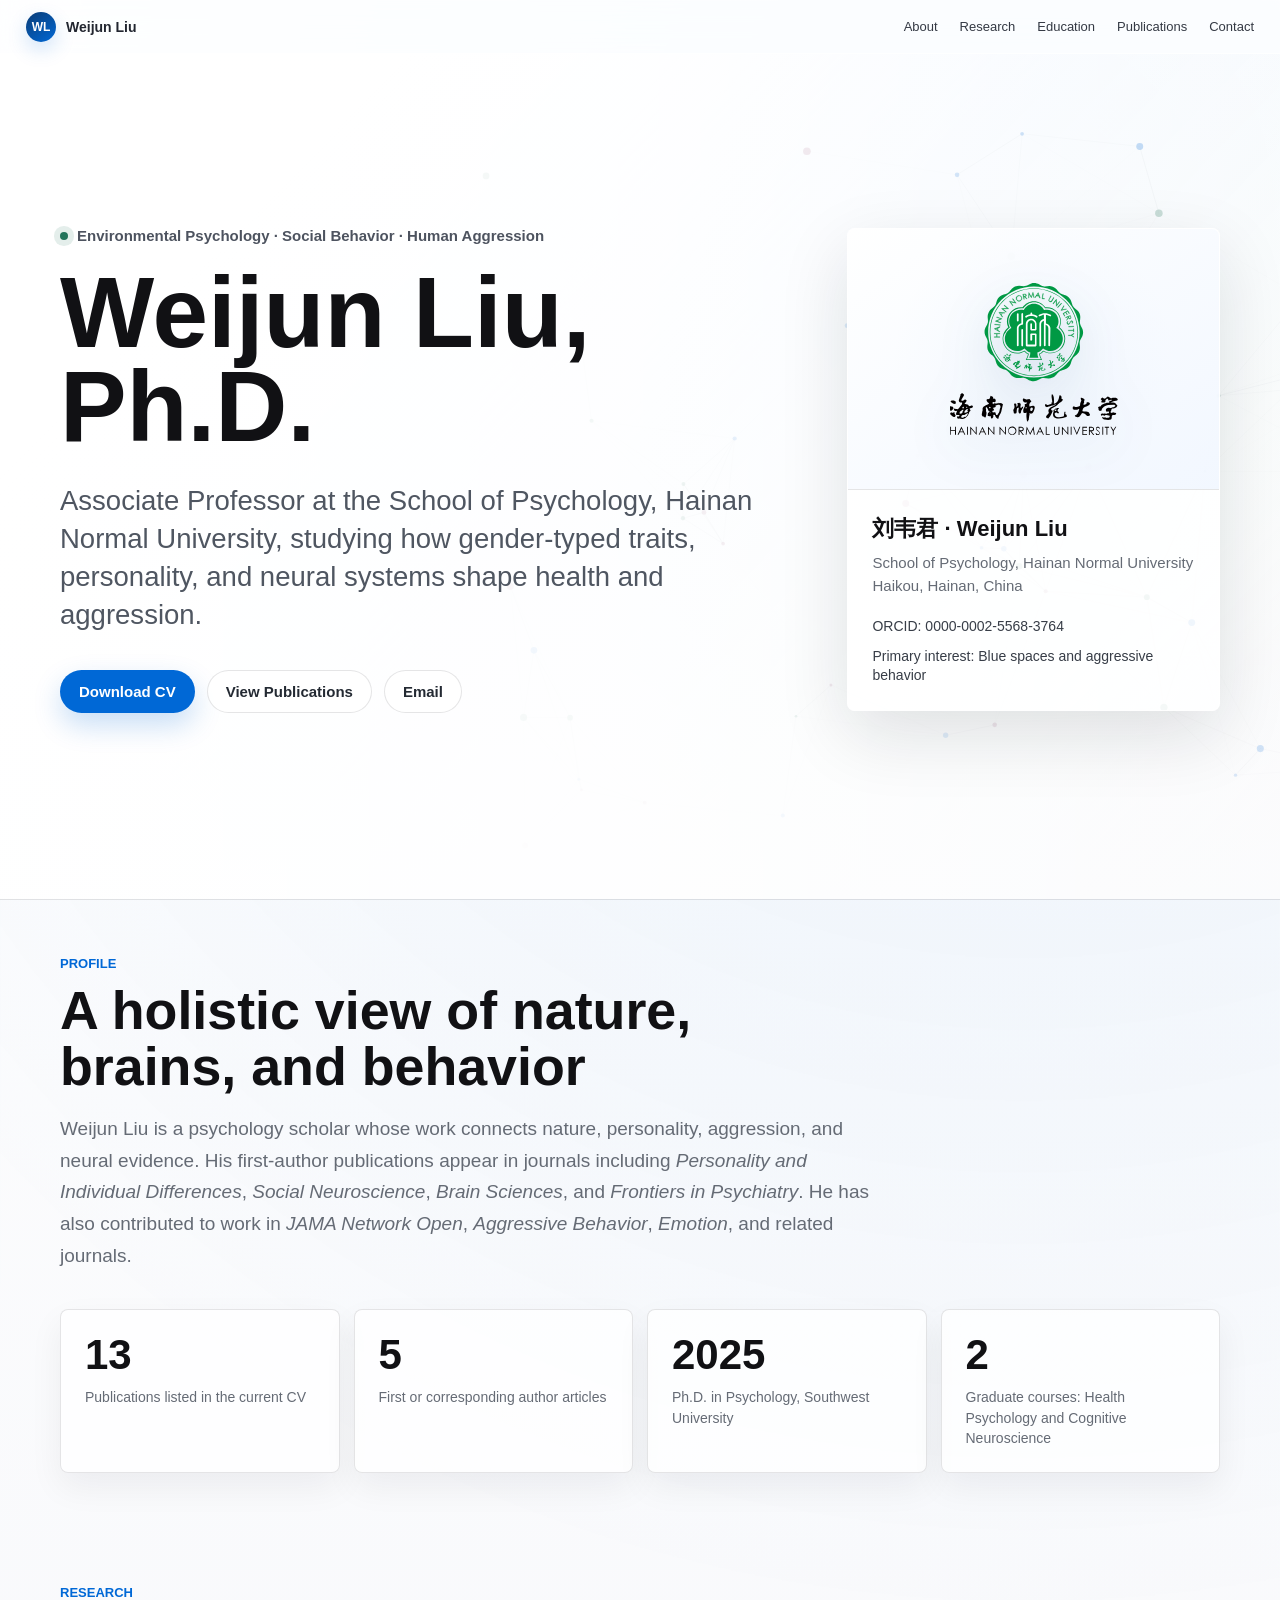
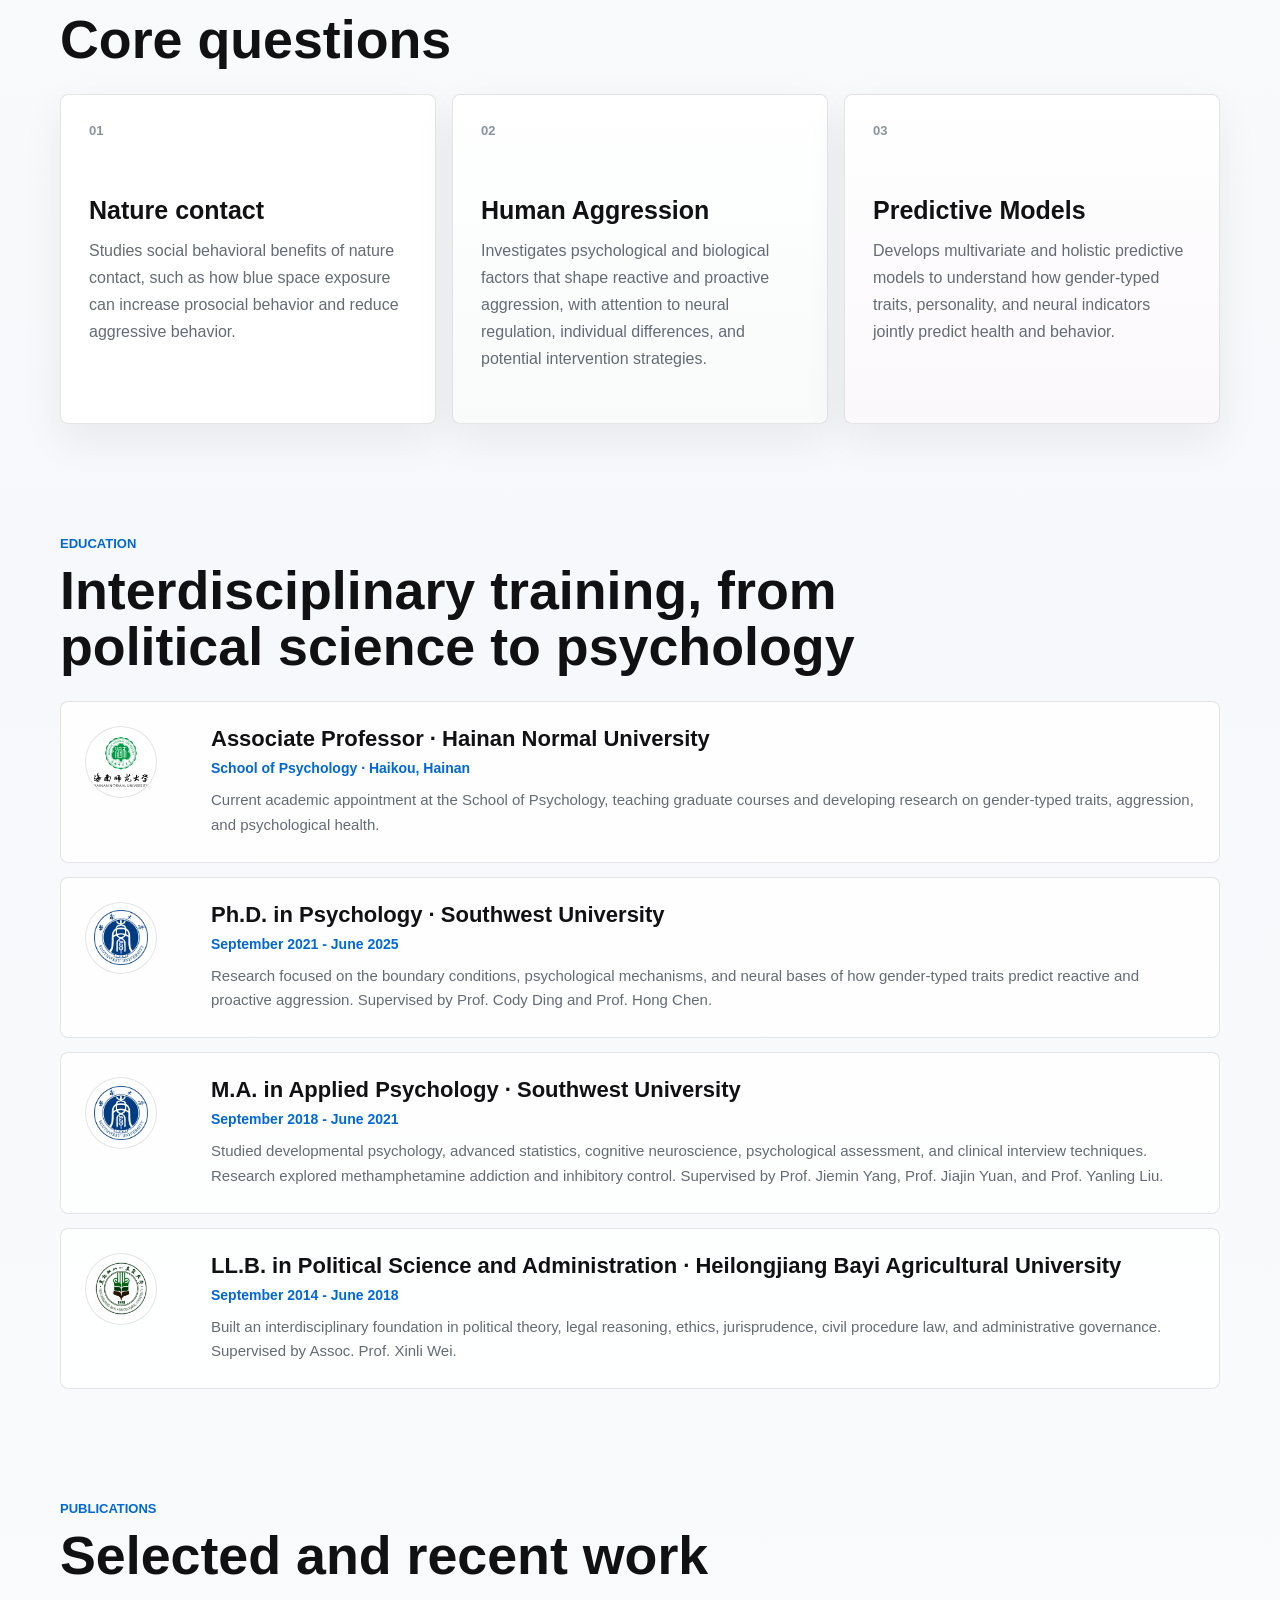
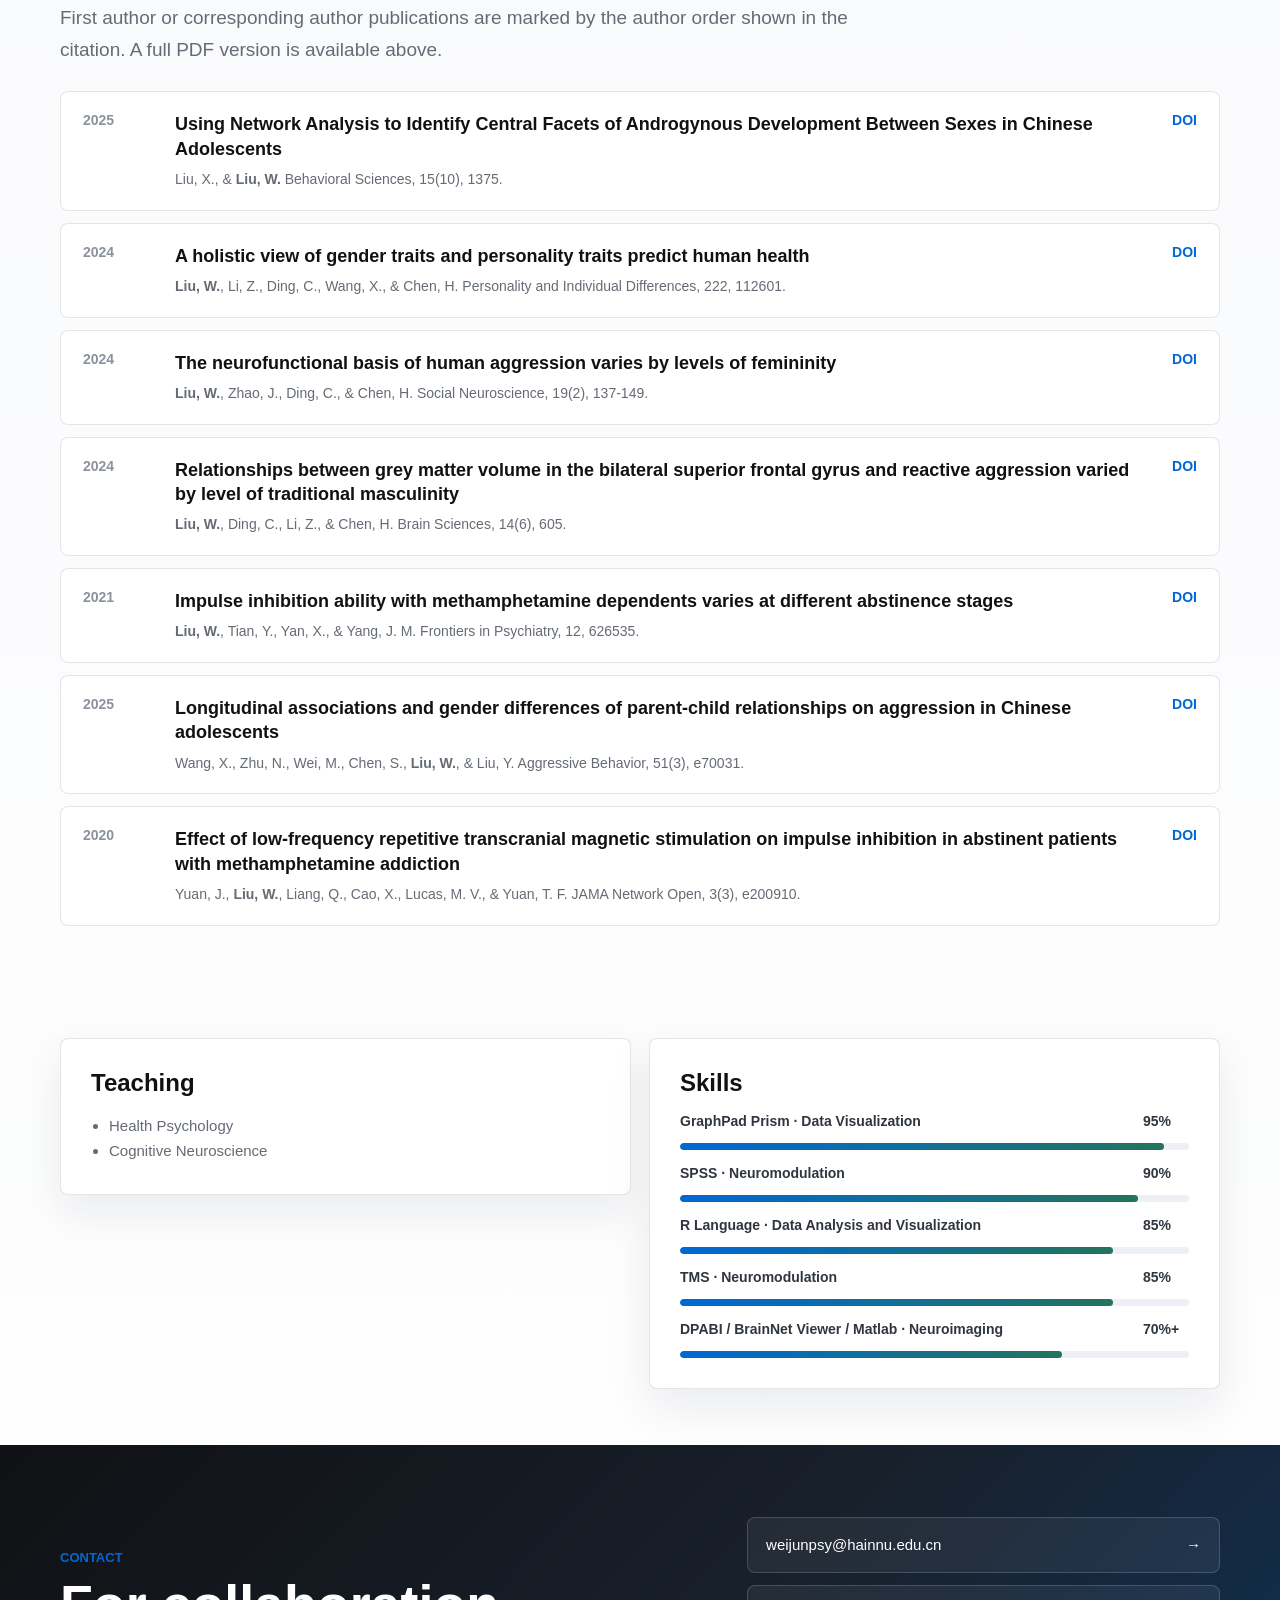
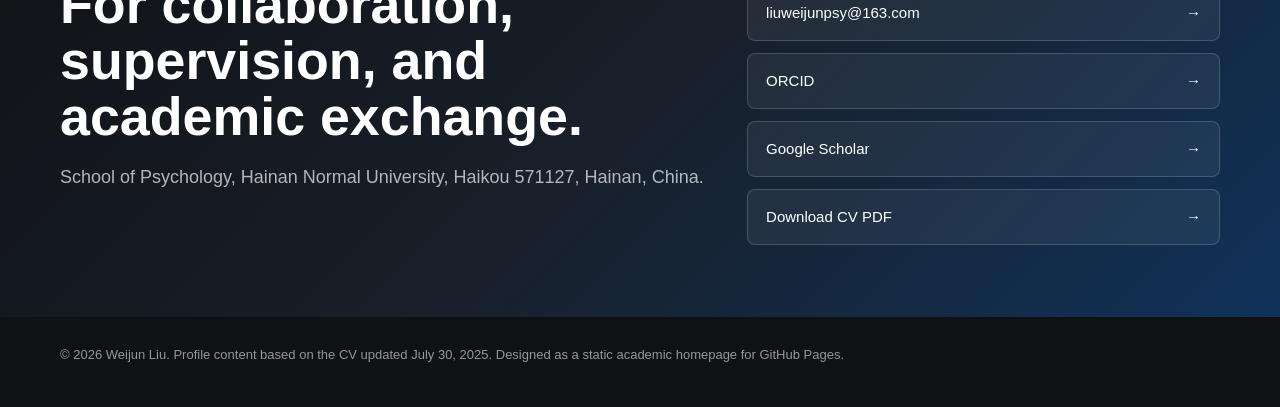
==== commit ce9d7d0a: "Add files via upload" ====
--- a/index.html
+++ b/index.html
@@ -246,11 +246,11 @@
       line-height: 1.4;
     }
 
-    section { padding: 92px 0; }
+    section { padding: 56px 0; }
 
     .section-head {
       max-width: 820px;
-      margin-bottom: 42px;
+      margin-bottom: 26px;
     }
 
     .kicker {
@@ -616,7 +616,7 @@
       <canvas id="mindscape" aria-hidden="true"></canvas>
       <div class="wrap hero-grid">
         <div>
-          <div class="eyebrow"><span class="dot"></span>Psychology · Gender-Typed Traits · Human Aggression</div>
+          <div class="eyebrow"><span class="dot"></span>Environmental Psychology · Social Behavior · Human Aggression</div>
           <h1>Weijun Liu, Ph.D.</h1>
           <p class="hero-copy">Associate Professor at the School of Psychology, Hainan Normal University, studying how gender-typed traits, personality, and neural systems shape health and aggression.</p>
           <div class="hero-actions">
@@ -634,9 +634,8 @@
             <strong>刘韦君 · Weijun Liu</strong>
             <span>School of Psychology, Hainan Normal University<br>Haikou, Hainan, China</span>
             <div class="meta-list">
-              <div>Born in Guiyang, China</div>
               <div>ORCID: 0000-0002-5568-3764</div>
-              <div>Primary interest: Gender-Typed Traits</div>
+              <div>Primary interest: Blue spaces and aggressive behavior</div>
             </div>
           </div>
         </aside>
@@ -647,8 +646,8 @@
       <div class="wrap">
         <div class="section-head">
           <div class="kicker">Profile</div>
-          <h2>A holistic view of traits, brains, and behavior.</h2>
-          <p class="lead">Weijun Liu is a psychology scholar whose work connects personality, gender-typed traits, aggression, health, and neural evidence. His first-author publications appear in journals including <em>Personality and Individual Differences</em>, <em>Social Neuroscience</em>, <em>Brain Sciences</em>, and <em>Frontiers in Psychiatry</em>. He has also contributed to work in <em>JAMA Network Open</em>, <em>Aggressive Behavior</em>, <em>Emotion</em>, and related journals.</p>
+          <h2>A holistic view of nature, brains, and behavior</h2>
+          <p class="lead">Weijun Liu is a psychology scholar whose work connects nature, personality, aggression, and neural evidence. His first-author publications appear in journals including <em>Personality and Individual Differences</em>, <em>Social Neuroscience</em>, <em>Brain Sciences</em>, and <em>Frontiers in Psychiatry</em>. He has also contributed to work in <em>JAMA Network Open</em>, <em>Aggressive Behavior</em>, <em>Emotion</em>, and related journals.</p>
         </div>
         <div class="stats" aria-label="Academic highlights">
           <div class="stat">
@@ -675,13 +674,13 @@
       <div class="wrap">
         <div class="section-head">
           <div class="kicker">Research</div>
-          <h2>Core questions.</h2>
+          <h2>Core questions</h2>
         </div>
         <div class="research-grid">
           <article class="topic">
             <div class="num">01</div>
-            <h3>Gender-Typed Traits</h3>
-            <p>Focuses on masculinity and femininity as psychological traits, including social and developmental factors that influence their formation, such as family structure. The work also explores psychological and behavioral differences among people with distinct gender-typed profiles.</p>
+            <h3>Nature contact</h3>
+            <p>Studies social behavioral benefits of nature contact, such as how blue space exposure can increase prosocial behavior and reduce aggressive behavior.</p>
           </article>
           <article class="topic">
             <div class="num">02</div>
@@ -701,7 +700,7 @@
       <div class="wrap">
         <div class="section-head">
           <div class="kicker">Education</div>
-          <h2>Interdisciplinary training, from political science to psychology.</h2>
+          <h2>Interdisciplinary training, from political science to psychology</h2>
         </div>
         <div class="timeline">
           <article class="timeline-item">
@@ -744,7 +743,7 @@
       <div class="wrap">
         <div class="section-head">
           <div class="kicker">Publications</div>
-          <h2>Selected and recent work.</h2>
+          <h2>Selected and recent work</h2>
           <p class="lead">First author or corresponding author publications are marked by the author order shown in the citation. A full PDF version is available above.</p>
         </div>
         <div class="pub-list">
@@ -752,7 +751,7 @@
             <div class="year">2025</div>
             <div>
               <h3>Using Network Analysis to Identify Central Facets of Androgynous Development Between Sexes in Chinese Adolescents</h3>
-              <p>Liu, X., & Liu, W. Behavioral Sciences, 15(10), 1375.</p>
+              <p>Liu, X., & <strong>Liu, W.</strong> Behavioral Sciences, 15(10), 1375.</p>
             </div>
             <a class="tag" href="https://doi.org/10.3390/bs15101375" target="_blank" rel="noreferrer">DOI</a>
           </article>
@@ -760,7 +759,7 @@
             <div class="year">2024</div>
             <div>
               <h3>A holistic view of gender traits and personality traits predict human health</h3>
-              <p>Liu, W., Li, Z., Ding, C., Wang, X., & Chen, H. Personality and Individual Differences, 222, 112601.</p>
+              <p><strong>Liu, W.</strong>, Li, Z., Ding, C., Wang, X., & Chen, H. Personality and Individual Differences, 222, 112601.</p>
             </div>
             <a class="tag" href="https://doi.org/10.1016/j.paid.2024.112601" target="_blank" rel="noreferrer">DOI</a>
           </article>
@@ -768,7 +767,7 @@
             <div class="year">2024</div>
             <div>
               <h3>The neurofunctional basis of human aggression varies by levels of femininity</h3>
-              <p>Liu, W., Zhao, J., Ding, C., & Chen, H. Social Neuroscience, 19(2), 137-149.</p>
+              <p><strong>Liu, W.</strong>, Zhao, J., Ding, C., & Chen, H. Social Neuroscience, 19(2), 137-149.</p>
             </div>
             <a class="tag" href="https://doi.org/10.1080/17470919.2024.2382768" target="_blank" rel="noreferrer">DOI</a>
           </article>
@@ -776,7 +775,7 @@
             <div class="year">2024</div>
             <div>
               <h3>Relationships between grey matter volume in the bilateral superior frontal gyrus and reactive aggression varied by level of traditional masculinity</h3>
-              <p>Liu, W., Ding, C., Li, Z., & Chen, H. Brain Sciences, 14(6), 605.</p>
+              <p><strong>Liu, W.</strong>, Ding, C., Li, Z., & Chen, H. Brain Sciences, 14(6), 605.</p>
             </div>
             <a class="tag" href="https://doi.org/10.3390/brainsci14060605" target="_blank" rel="noreferrer">DOI</a>
           </article>
@@ -784,7 +783,7 @@
             <div class="year">2021</div>
             <div>
               <h3>Impulse inhibition ability with methamphetamine dependents varies at different abstinence stages</h3>
-              <p>Liu, W., Tian, Y., Yan, X., & Yang, J. M. Frontiers in Psychiatry, 12, 626535.</p>
+              <p><strong>Liu, W.</strong>, Tian, Y., Yan, X., & Yang, J. M. Frontiers in Psychiatry, 12, 626535.</p>
             </div>
             <a class="tag" href="https://doi.org/10.3389/fpsyt.2021.626535" target="_blank" rel="noreferrer">DOI</a>
           </article>
@@ -792,7 +791,7 @@
             <div class="year">2025</div>
             <div>
               <h3>Longitudinal associations and gender differences of parent-child relationships on aggression in Chinese adolescents</h3>
-              <p>Wang, X., Zhu, N., Wei, M., Chen, S., Liu, W., & Liu, Y. Aggressive Behavior, 51(3), e70031.</p>
+              <p>Wang, X., Zhu, N., Wei, M., Chen, S., <strong>Liu, W.</strong>, & Liu, Y. Aggressive Behavior, 51(3), e70031.</p>
             </div>
             <a class="tag" href="https://doi.org/10.1002/ab.70031" target="_blank" rel="noreferrer">DOI</a>
           </article>
@@ -800,7 +799,7 @@
             <div class="year">2020</div>
             <div>
               <h3>Effect of low-frequency repetitive transcranial magnetic stimulation on impulse inhibition in abstinent patients with methamphetamine addiction</h3>
-              <p>Yuan, J., Liu, W., Liang, Q., Cao, X., Lucas, M. V., & Yuan, T. F. JAMA Network Open, 3(3), e200910.</p>
+              <p>Yuan, J., <strong>Liu, W.</strong>, Liang, Q., Cao, X., Lucas, M. V., & Yuan, T. F. JAMA Network Open, 3(3), e200910.</p>
             </div>
             <a class="tag" href="https://doi.org/10.1001/jamanetworkopen.2020.0910" target="_blank" rel="noreferrer">DOI</a>
           </article>
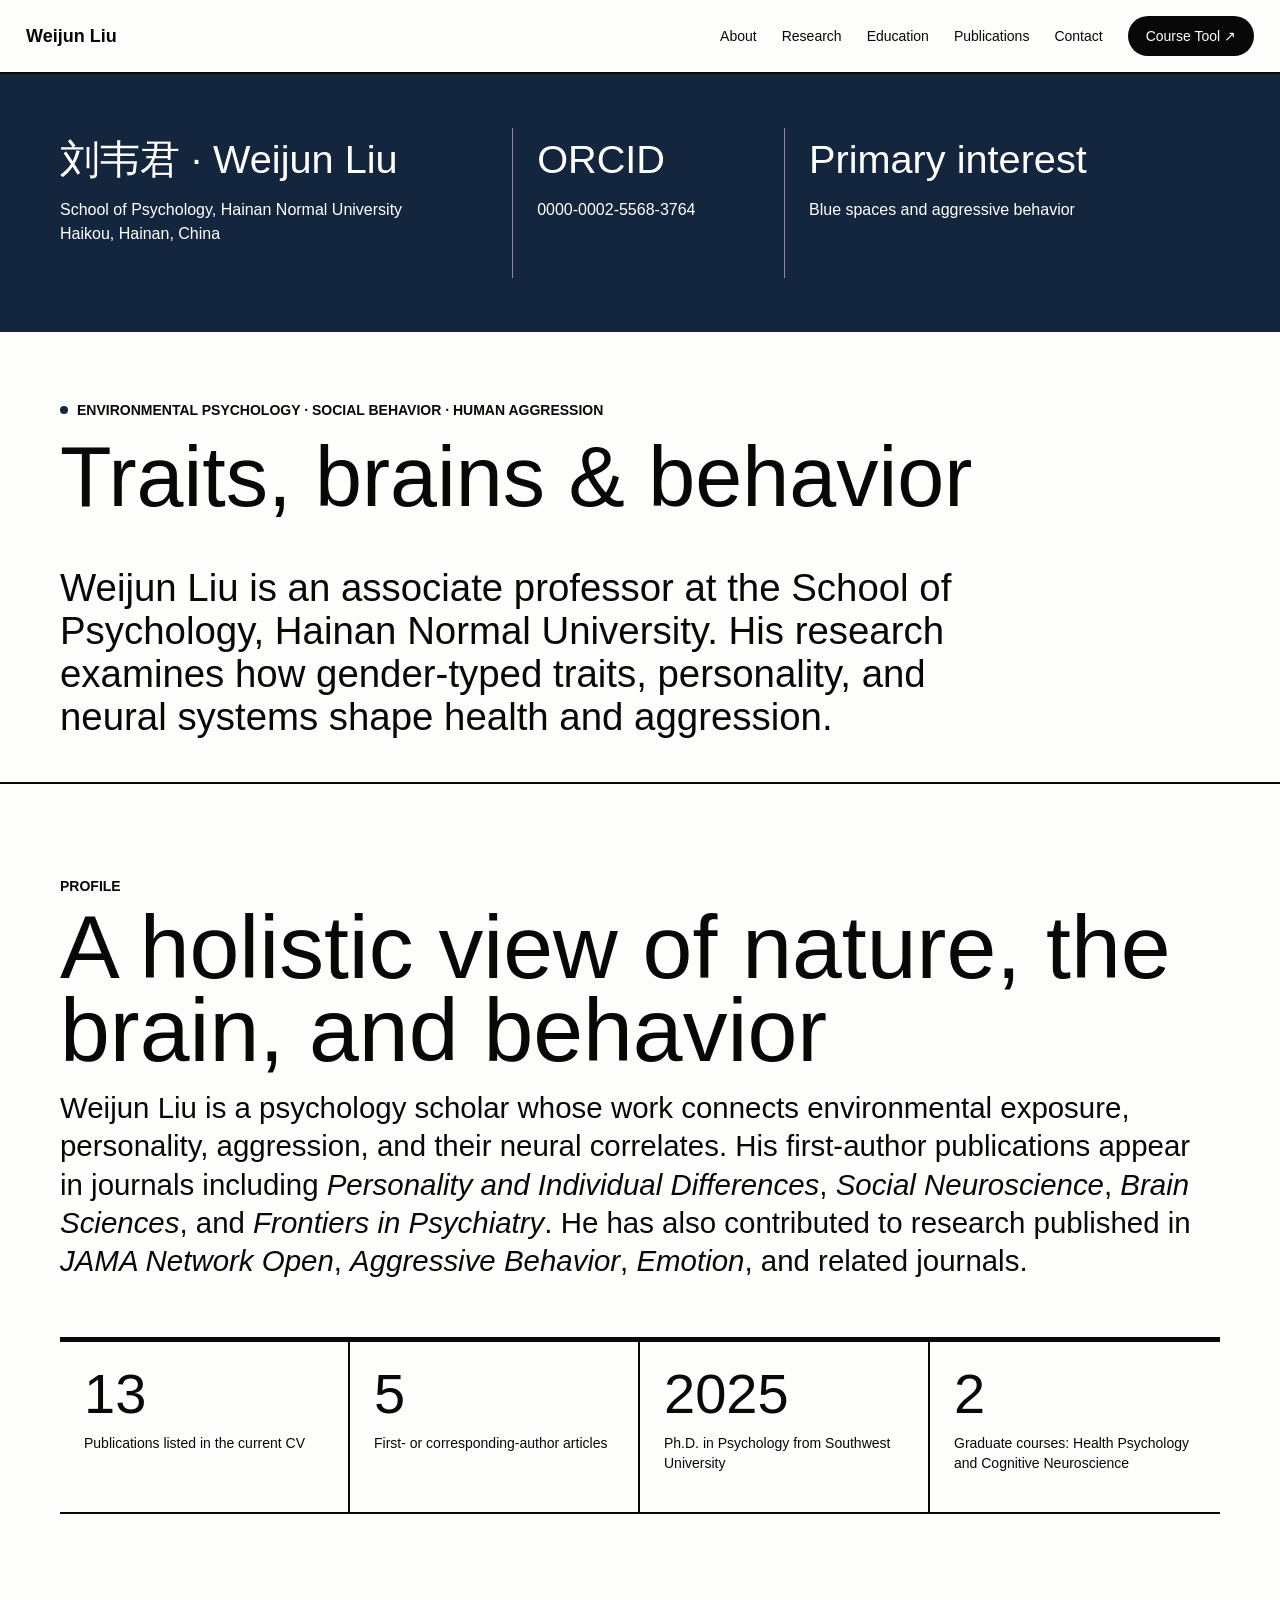
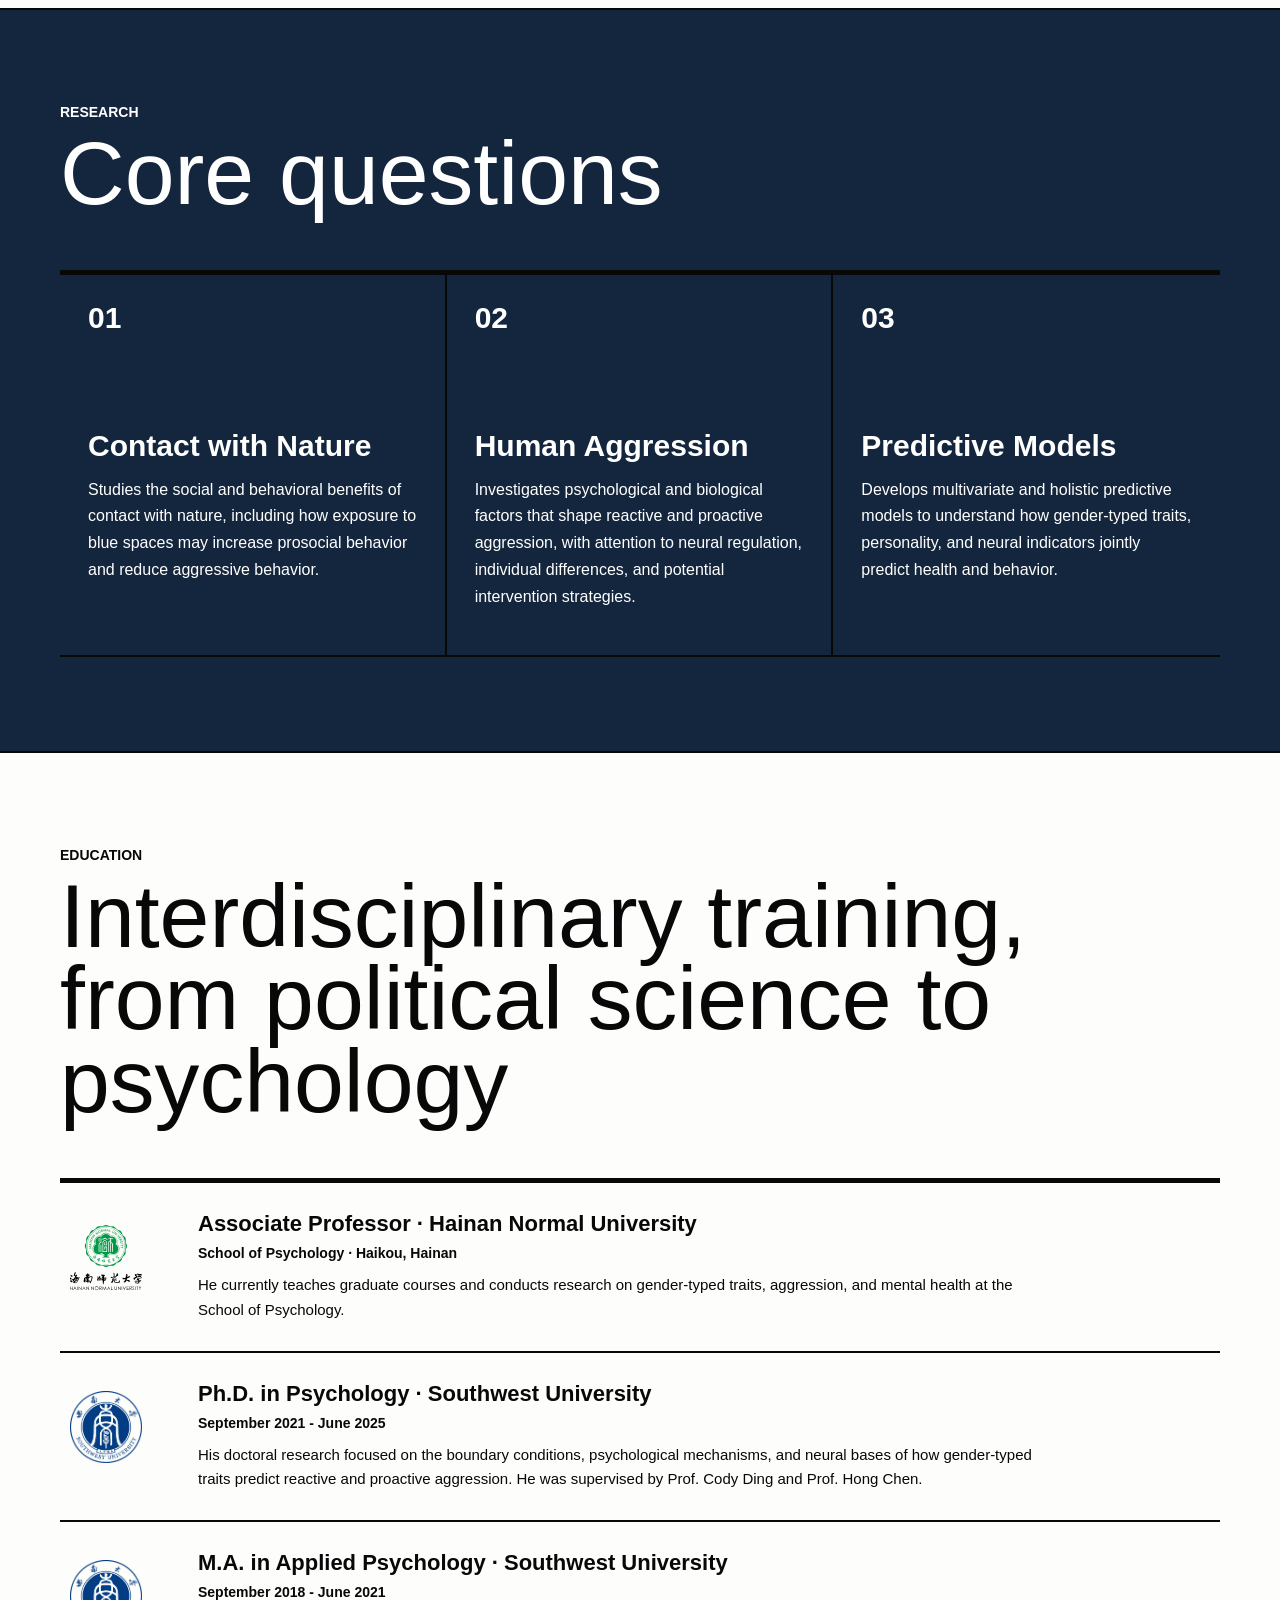
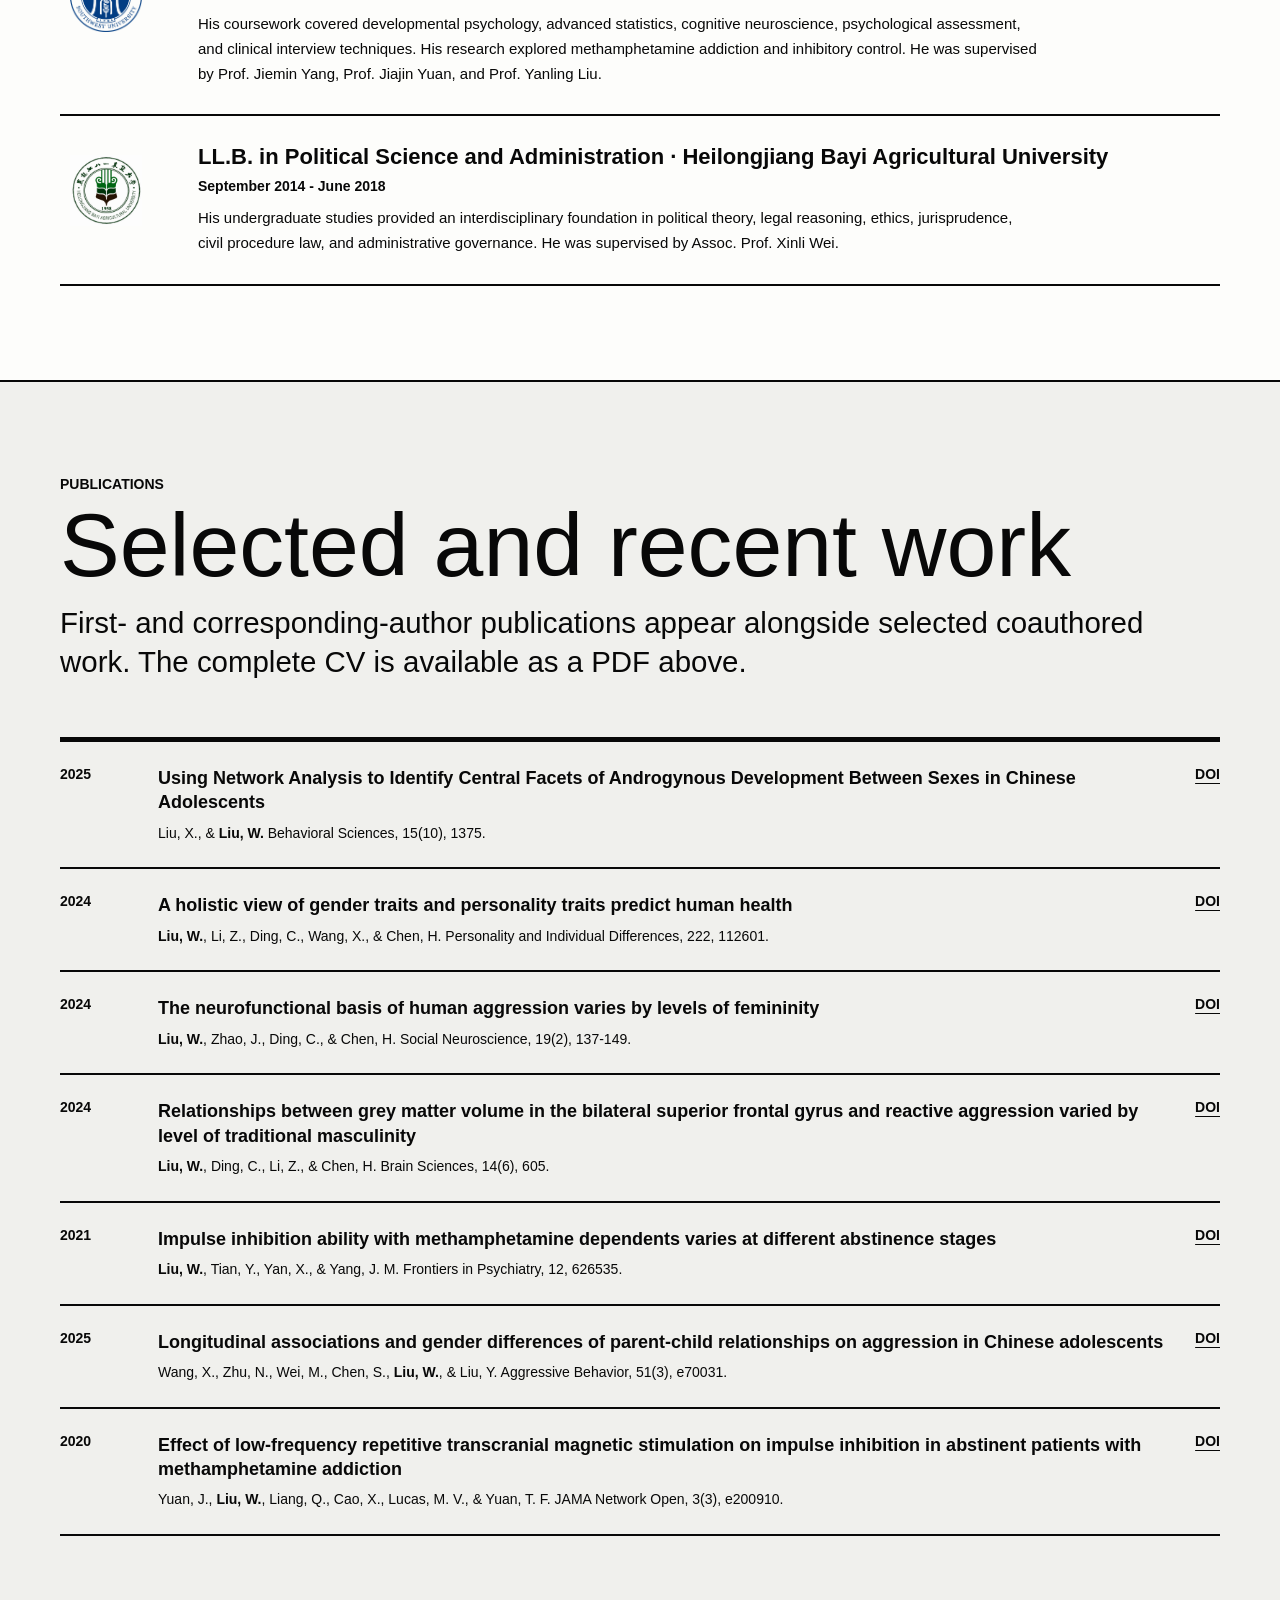
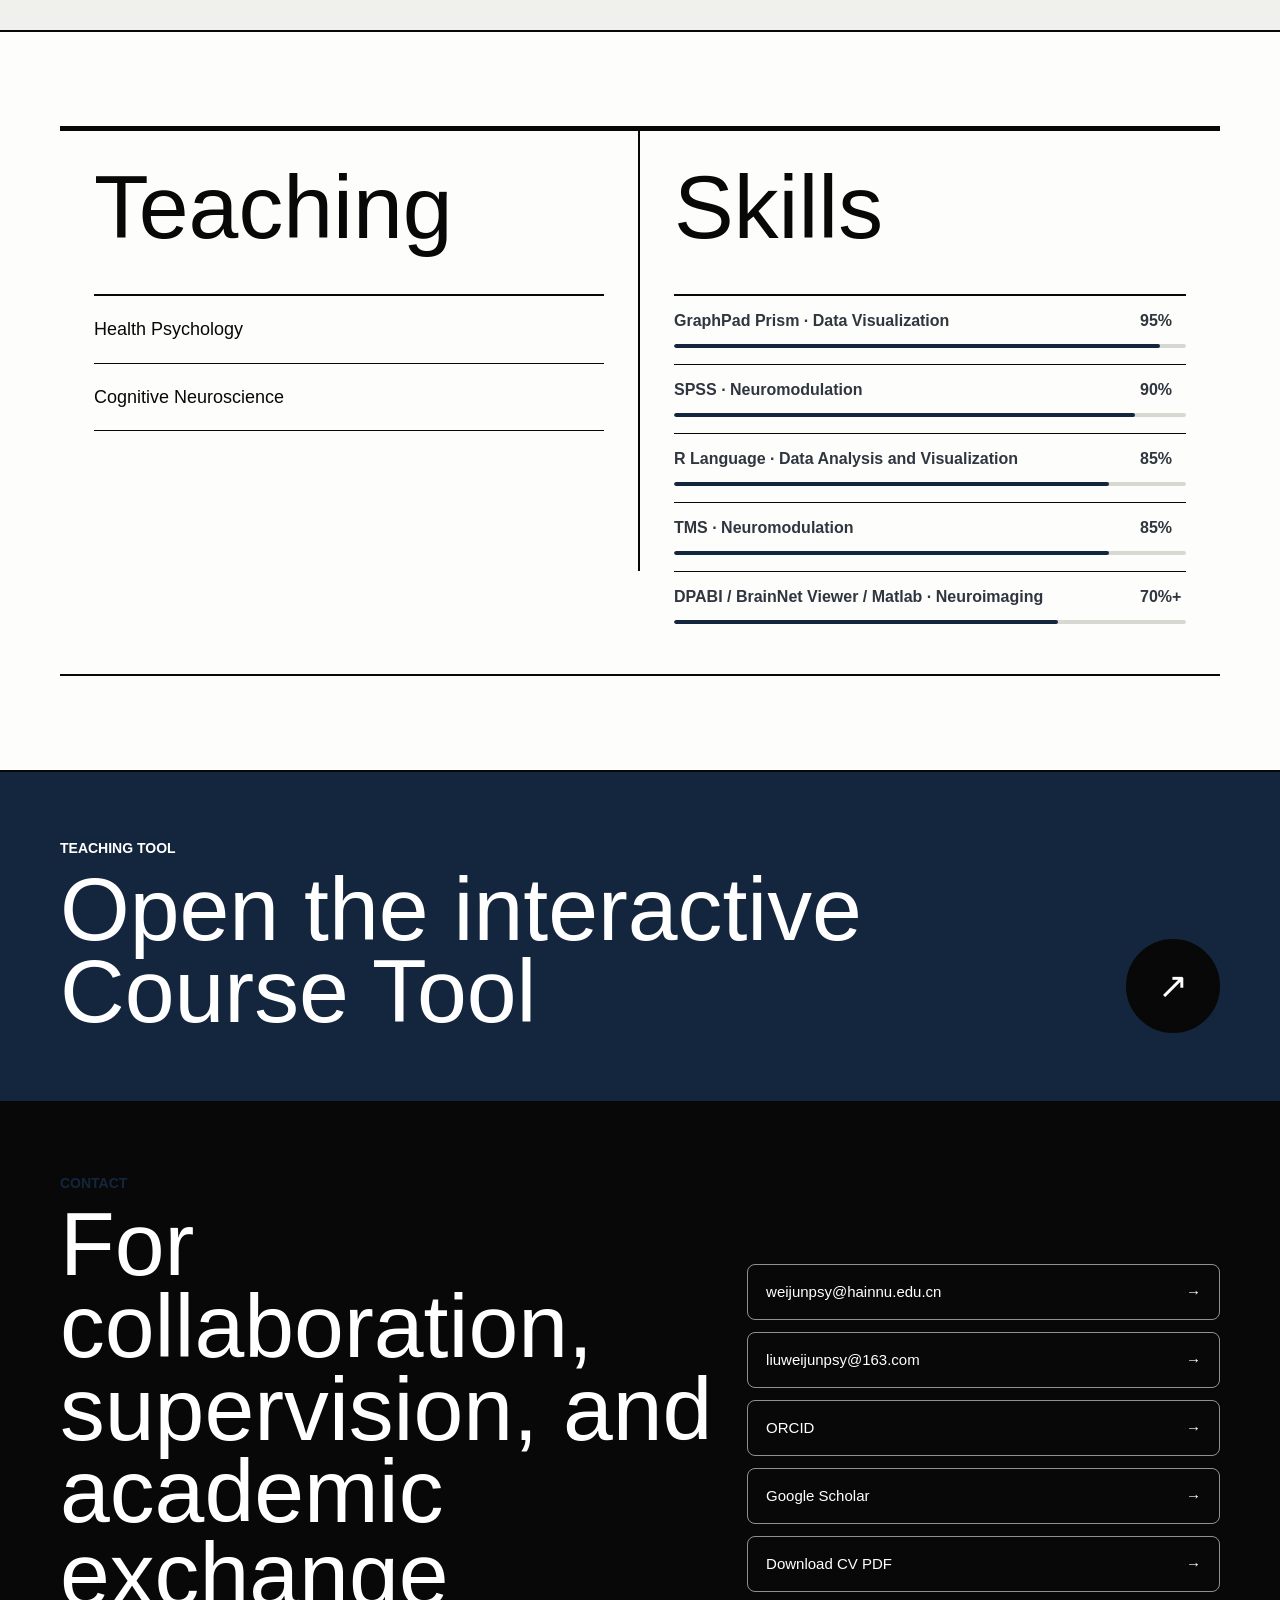
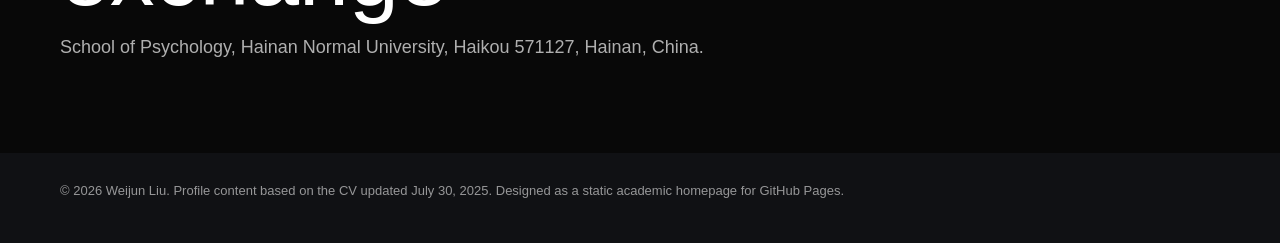
==== commit 75930a5f: "Add files via upload" ====
--- a/index.html
+++ b/index.html
@@ -595,6 +595,7 @@
       html { scroll-behavior: auto; }
     }
   </style>
+  <link rel="stylesheet" href="editorial.css">
 </head>
 <body>
   <nav class="nav" aria-label="Primary navigation">
@@ -608,6 +609,7 @@
       <a href="#education">Education</a>
       <a href="#publications">Publications</a>
       <a href="#contact">Contact</a>
+      <a class="course-nav" href="https://weijunpsy123.github.io/courseTOOL/" target="_blank" rel="noreferrer">Course Tool ↗</a>
     </div>
   </nav>
 
@@ -616,29 +618,15 @@
       <canvas id="mindscape" aria-hidden="true"></canvas>
       <div class="wrap hero-grid">
         <div>
+          <div class="hero-facts" aria-label="Profile summary">
+            <div class="identity-summary"><strong>刘韦君 · Weijun Liu</strong><span>School of Psychology, Hainan Normal University<br>Haikou, Hainan, China</span></div>
+            <div><strong>ORCID</strong><span>0000-0002-5568-3764</span></div>
+            <div><strong>Primary interest</strong><span>Blue spaces and aggressive behavior</span></div>
+          </div>
           <div class="eyebrow"><span class="dot"></span>Environmental Psychology · Social Behavior · Human Aggression</div>
-          <h1>Weijun Liu, Ph.D.</h1>
-          <p class="hero-copy">Associate Professor at the School of Psychology, Hainan Normal University, studying how gender-typed traits, personality, and neural systems shape health and aggression.</p>
-          <div class="hero-actions">
-            <a class="button primary" href="CV-Weijun-Liu.pdf" target="_blank" rel="noreferrer">Download CV</a>
-            <a class="button secondary" href="#publications">View Publications</a>
-            <a class="button secondary" href="mailto:weijunpsy@hainnu.edu.cn">Email</a>
-          </div>
-        </div>
-
-        <aside class="identity" aria-label="Profile summary">
-          <div class="identity-top">
-            <img src="hnsf.svg" alt="Hainan Normal University emblem">
-          </div>
-          <div class="identity-body">
-            <strong>刘韦君 · Weijun Liu</strong>
-            <span>School of Psychology, Hainan Normal University<br>Haikou, Hainan, China</span>
-            <div class="meta-list">
-              <div>ORCID: 0000-0002-5568-3764</div>
-              <div>Primary interest: Blue spaces and aggressive behavior</div>
-            </div>
-          </div>
-        </aside>
+          <h1>Traits, brains &amp; behavior</h1>
+          <p class="hero-copy">Weijun Liu is an associate professor at the School of Psychology, Hainan Normal University. His research examines how gender-typed traits, personality, and neural systems shape health and aggression.</p>
+        </div>
       </div>
     </header>
 
@@ -646,8 +634,8 @@
       <div class="wrap">
         <div class="section-head">
           <div class="kicker">Profile</div>
-          <h2>A holistic view of nature, brains, and behavior</h2>
-          <p class="lead">Weijun Liu is a psychology scholar whose work connects nature, personality, aggression, and neural evidence. His first-author publications appear in journals including <em>Personality and Individual Differences</em>, <em>Social Neuroscience</em>, <em>Brain Sciences</em>, and <em>Frontiers in Psychiatry</em>. He has also contributed to work in <em>JAMA Network Open</em>, <em>Aggressive Behavior</em>, <em>Emotion</em>, and related journals.</p>
+          <h2>A holistic view of nature, the brain, and behavior</h2>
+          <p class="lead">Weijun Liu is a psychology scholar whose work connects environmental exposure, personality, aggression, and their neural correlates. His first-author publications appear in journals including <em>Personality and Individual Differences</em>, <em>Social Neuroscience</em>, <em>Brain Sciences</em>, and <em>Frontiers in Psychiatry</em>. He has also contributed to research published in <em>JAMA Network Open</em>, <em>Aggressive Behavior</em>, <em>Emotion</em>, and related journals.</p>
         </div>
         <div class="stats" aria-label="Academic highlights">
           <div class="stat">
@@ -656,11 +644,11 @@
           </div>
           <div class="stat">
             <strong>5</strong>
-            <span>First or corresponding author articles</span>
+            <span>First- or corresponding-author articles</span>
           </div>
           <div class="stat">
             <strong>2025</strong>
-            <span>Ph.D. in Psychology, Southwest University</span>
+            <span>Ph.D. in Psychology from Southwest University</span>
           </div>
           <div class="stat">
             <strong>2</strong>
@@ -679,8 +667,8 @@
         <div class="research-grid">
           <article class="topic">
             <div class="num">01</div>
-            <h3>Nature contact</h3>
-            <p>Studies social behavioral benefits of nature contact, such as how blue space exposure can increase prosocial behavior and reduce aggressive behavior.</p>
+            <h3>Contact with Nature</h3>
+            <p>Studies the social and behavioral benefits of contact with nature, including how exposure to blue spaces may increase prosocial behavior and reduce aggressive behavior.</p>
           </article>
           <article class="topic">
             <div class="num">02</div>
@@ -708,7 +696,7 @@
             <div>
               <h3>Associate Professor · Hainan Normal University</h3>
               <div class="period">School of Psychology · Haikou, Hainan</div>
-              <p>Current academic appointment at the School of Psychology, teaching graduate courses and developing research on gender-typed traits, aggression, and psychological health.</p>
+              <p>He currently teaches graduate courses and conducts research on gender-typed traits, aggression, and mental health at the School of Psychology.</p>
             </div>
           </article>
           <article class="timeline-item">
@@ -716,7 +704,7 @@
             <div>
               <h3>Ph.D. in Psychology · Southwest University</h3>
               <div class="period">September 2021 - June 2025</div>
-              <p>Research focused on the boundary conditions, psychological mechanisms, and neural bases of how gender-typed traits predict reactive and proactive aggression. Supervised by Prof. Cody Ding and Prof. Hong Chen.</p>
+              <p>His doctoral research focused on the boundary conditions, psychological mechanisms, and neural bases of how gender-typed traits predict reactive and proactive aggression. He was supervised by Prof. Cody Ding and Prof. Hong Chen.</p>
             </div>
           </article>
           <article class="timeline-item">
@@ -724,7 +712,7 @@
             <div>
               <h3>M.A. in Applied Psychology · Southwest University</h3>
               <div class="period">September 2018 - June 2021</div>
-              <p>Studied developmental psychology, advanced statistics, cognitive neuroscience, psychological assessment, and clinical interview techniques. Research explored methamphetamine addiction and inhibitory control. Supervised by Prof. Jiemin Yang, Prof. Jiajin Yuan, and Prof. Yanling Liu.</p>
+              <p>His coursework covered developmental psychology, advanced statistics, cognitive neuroscience, psychological assessment, and clinical interview techniques. His research explored methamphetamine addiction and inhibitory control. He was supervised by Prof. Jiemin Yang, Prof. Jiajin Yuan, and Prof. Yanling Liu.</p>
             </div>
           </article>
           <article class="timeline-item">
@@ -732,7 +720,7 @@
             <div>
               <h3>LL.B. in Political Science and Administration · Heilongjiang Bayi Agricultural University</h3>
               <div class="period">September 2014 - June 2018</div>
-              <p>Built an interdisciplinary foundation in political theory, legal reasoning, ethics, jurisprudence, civil procedure law, and administrative governance. Supervised by Assoc. Prof. Xinli Wei.</p>
+              <p>His undergraduate studies provided an interdisciplinary foundation in political theory, legal reasoning, ethics, jurisprudence, civil procedure law, and administrative governance. He was supervised by Assoc. Prof. Xinli Wei.</p>
             </div>
           </article>
         </div>
@@ -744,7 +732,7 @@
         <div class="section-head">
           <div class="kicker">Publications</div>
           <h2>Selected and recent work</h2>
-          <p class="lead">First author or corresponding author publications are marked by the author order shown in the citation. A full PDF version is available above.</p>
+          <p class="lead">First- and corresponding-author publications appear alongside selected coauthored work. The complete CV is available as a PDF above.</p>
         </div>
         <div class="pub-list">
           <article class="paper">
@@ -827,11 +815,21 @@
       </div>
     </section>
 
+    <section class="course-band" aria-labelledby="course-title">
+      <div class="wrap">
+        <div>
+          <div class="kicker">Teaching Tool</div>
+          <h2 id="course-title">Open the interactive Course Tool</h2>
+        </div>
+        <a class="course-launch" href="https://weijunpsy123.github.io/courseTOOL/" target="_blank" rel="noreferrer" aria-label="Open Course Tool">↗</a>
+      </div>
+    </section>
+
     <section id="contact" class="contact-band">
       <div class="wrap contact">
         <div>
           <div class="kicker">Contact</div>
-          <h2>For collaboration, supervision, and academic exchange.</h2>
+          <h2>For collaboration, supervision, and academic exchange</h2>
           <p>School of Psychology, Hainan Normal University, Haikou 571127, Hainan, China.</p>
         </div>
         <div class="contact-links">
@@ -930,8 +928,11 @@
       if (!prefersReduced) requestAnimationFrame(draw);
     }
 
-    resize();
-    window.addEventListener("resize", resize);
+    if (getComputedStyle(canvas).display !== "none") {
+      resize();
+      window.addEventListener("resize", resize);
+    }
+
   </script>
 </body>
 </html>
--- a/editorial.css
+++ b/editorial.css
@@ -0,0 +1,352 @@
+:root {
+  --electric: #14263d;
+  --black: #080808;
+  --white: #fdfdfb;
+  --small-text: 14px;
+}
+
+body {
+  color: var(--black);
+  background: var(--white);
+}
+
+.nav {
+  min-height: 74px;
+  border-bottom: 2px solid var(--black);
+  background: rgba(253, 253, 251, .95);
+  backdrop-filter: blur(14px);
+}
+
+.brand-mark { display: none; }
+
+.brand {
+  color: var(--black);
+  font-size: 18px;
+  font-weight: 720;
+  text-transform: none;
+}
+
+.nav-links {
+  align-items: center;
+  gap: 25px;
+  color: var(--black);
+  font-size: var(--small-text);
+}
+
+.nav-links a:hover { color: var(--electric); }
+
+.course-nav {
+  padding: 12px 18px;
+  border-radius: 999px;
+  color: #fff !important;
+  background: var(--black);
+  cursor: pointer;
+}
+
+.hero {
+  min-height: auto;
+  display: block;
+  border-bottom: 0;
+  background: var(--white);
+}
+
+#mindscape, .hero::after { display: none; }
+
+.hero-grid {
+  display: block;
+  padding: 0;
+}
+
+.eyebrow {
+  margin-bottom: 22px;
+  color: var(--black);
+  font-size: var(--small-text);
+  text-transform: uppercase;
+}
+
+.dot { background: var(--electric); box-shadow: none; }
+
+h1 {
+  max-width: none;
+  font-size: clamp(58px, 6.6vw, 94px);
+  line-height: .88;
+  font-weight: 520;
+  white-space: normal;
+  overflow-wrap: normal;
+  word-break: normal;
+}
+
+.hero-copy {
+  max-width: 920px;
+  margin: 52px 0 0;
+  padding-bottom: 44px;
+  color: var(--black);
+  font-size: clamp(22px, 3vw, 40px);
+  line-height: 1.12;
+}
+
+.hero-actions {
+  margin: 0;
+  padding: 26px 0 42px;
+  border-top: 5px solid var(--black);
+}
+
+.hero-facts {
+  display: grid;
+  grid-template-columns: 1.25fr .75fr 1.2fr;
+  margin: 0 calc(50% - 50vw);
+  padding: 54px max(22px, calc((100vw - 1160px) / 2));
+  color: #fff;
+  background: var(--electric);
+  margin-bottom: 68px;
+}
+
+.hero-facts > div {
+  min-height: 150px;
+  padding: 12px 30px 12px 0;
+  border-right: 1px solid rgba(255,255,255,.48);
+}
+
+.hero-facts > div + div { padding-left: 24px; }
+.hero-facts > div:last-child { border-right: 0; }
+
+.hero-facts strong,
+.hero-facts span {
+  display: block;
+  line-height: 1.5;
+  color: #fff;
+}
+
+.hero-facts strong {
+  margin-bottom: 18px;
+  font-size: clamp(30px, 3.1vw, 48px);
+  font-weight: 520;
+  line-height: 1;
+  text-transform: none;
+}
+
+.hero-facts span { font-size: 16px; }
+
+.button {
+  min-height: 48px;
+  padding: 0 21px;
+  border-color: var(--black);
+  color: var(--black);
+  background: transparent;
+  box-shadow: none;
+}
+
+.button.primary { color: #fff; background: var(--black); }
+.button:hover { color: #fff; background: var(--electric); }
+
+section {
+  padding: 94px 0;
+  border-top: 2px solid var(--black);
+}
+
+.section-head { max-width: none; margin-bottom: 56px; }
+.kicker { color: var(--black); font-size: var(--small-text); }
+
+.nav-links,
+.eyebrow,
+.kicker,
+.year,
+.tag,
+.timeline-item .period,
+.stat span,
+.meta-list {
+  font-size: var(--small-text);
+}
+
+h2 {
+  max-width: none;
+  font-size: clamp(54px, 7vw, 105px);
+  line-height: .92;
+  font-weight: 520;
+  overflow-wrap: normal;
+  word-break: normal;
+}
+
+.lead {
+  max-width: none;
+  margin-left: 0;
+  color: var(--black);
+  font-size: clamp(20px, 2.3vw, 30px);
+  line-height: 1.3;
+}
+
+.stats, .research-grid, .split {
+  gap: 0;
+  border-top: 5px solid var(--black);
+  border-bottom: 2px solid var(--black);
+}
+
+.stat, .topic, .panel {
+  border: 0;
+  border-right: 2px solid var(--black);
+  border-radius: 0;
+  background: transparent;
+  box-shadow: none;
+}
+
+.stat:last-child, .topic:last-child, .panel:last-child { border-right: 0; }
+
+.stat { min-height: 170px; }
+.stat strong { font-size: 56px; font-weight: 520; }
+.stat span, .topic .num, .topic p, .panel p, .panel li { color: var(--black); }
+
+#research { background: var(--electric); }
+
+#research .kicker,
+#research h2,
+#research .topic .num,
+#research .topic h3,
+#research .topic p { color: #fff; }
+
+.topic, .topic:nth-child(2), .topic:nth-child(3) {
+  min-height: 380px;
+  background: transparent;
+}
+
+.topic h3 { margin-top: 96px; font-size: 30px; }
+.topic .num { font-size: 30px; line-height: 1; }
+
+.timeline, .pub-list { gap: 0; border-top: 5px solid var(--black); }
+
+.timeline-item {
+  grid-template-columns: 116px minmax(0, 1fr);
+  padding: 28px 0;
+  border: 0;
+  border-bottom: 2px solid var(--black);
+  border-radius: 0;
+  background: transparent;
+}
+
+.school-logo {
+  width: 92px;
+  height: 92px;
+  border: 0;
+  border-radius: 0;
+  background: transparent;
+}
+.school-logo.text { color: var(--black); background: transparent; }
+.timeline-item .period, .timeline-item p { color: var(--black); }
+.timeline-item p { max-width: 840px; }
+
+#publications { background: #f0f0ed; }
+
+.paper {
+  grid-template-columns: 76px minmax(0, 1fr) auto;
+  padding: 24px 0;
+  border: 0;
+  border-bottom: 2px solid var(--black);
+  border-radius: 0;
+  background: transparent;
+  transition: padding .2s ease, background .2s ease;
+}
+
+.paper:hover { padding-left: 14px; padding-right: 14px; background: var(--electric); }
+.paper:hover, .paper:hover .year, .paper:hover p, .paper:hover .tag { color: #fff; }
+.year, .paper p { color: var(--black); }
+.tag { color: var(--black); text-decoration: underline; text-underline-offset: 4px; }
+
+.panel { min-height: 440px; padding: 34px; }
+
+.panel h3 {
+  margin: 0 0 44px;
+  font-size: clamp(54px, 7vw, 105px);
+  font-weight: 520;
+  line-height: .95;
+}
+
+.panel ul {
+  margin: 0;
+  padding: 0;
+  border-top: 2px solid var(--black);
+  list-style: none;
+}
+
+.panel li {
+  padding: 18px 0;
+  border-bottom: 1px solid var(--black);
+  font-size: 18px;
+}
+
+.panel .skill {
+  margin: 0;
+  padding: 16px 0;
+  border-top: 1px solid var(--black);
+}
+
+.panel .skill:first-of-type { border-top: 2px solid var(--black); }
+.panel .skill span { font-size: 16px; }
+.panel .bar { height: 4px; }
+.bar { background: #d8d8d3; }
+.fill { background: var(--electric); }
+
+.course-band {
+  padding: 68px 0;
+  border-top: 2px solid var(--black);
+  border-bottom: 2px solid var(--black);
+  background: var(--electric);
+}
+
+.course-band .wrap {
+  display: grid;
+  grid-template-columns: 1fr auto;
+  gap: 28px;
+  align-items: end;
+}
+
+.course-band h2 { max-width: none; }
+.course-band .kicker, .course-band h2 { color: #fff; }
+
+.course-launch {
+  width: 94px;
+  height: 94px;
+  display: grid;
+  place-items: center;
+  border: 2px solid var(--black);
+  border-radius: 50%;
+  color: #fff;
+  background: var(--black);
+  font-size: 36px;
+  cursor: pointer;
+}
+
+.contact-band { border-top: 0; background: var(--black); }
+.contact-band .kicker { color: var(--electric); }
+.contact-links a { border: 1px solid rgba(255,255,255,.55); background: transparent; }
+.contact-links a:hover { color: #fff; background: var(--electric); }
+
+@media (max-width: 920px) {
+  .nav-links a:not(.course-nav) { display: none; }
+  .timeline-item { grid-template-columns: 1fr; }
+  .hero-facts {
+    grid-template-columns: 1fr;
+    padding-top: 42px;
+    padding-bottom: 42px;
+  }
+  .hero-facts > div, .hero-facts > div + div {
+    min-height: auto;
+    padding: 18px 0;
+    border-right: 0;
+    border-bottom: 1px solid rgba(255,255,255,.48);
+  }
+  .hero-facts > div:last-child { border-bottom: 0; }
+  .stats, .research-grid, .split { grid-template-columns: 1fr; }
+  .stat, .topic, .panel { border-right: 0; border-bottom: 2px solid var(--black); }
+  .stat:last-child, .topic:last-child, .panel:last-child { border-bottom: 0; }
+  .course-band .wrap { grid-template-columns: 1fr; }
+}
+
+@media (max-width: 560px) {
+  .nav { min-height: 62px; }
+  .hero-grid { padding-top: 0; }
+  .hero-facts { margin-bottom: 46px; }
+  h1 { font-size: 58px; }
+  .hero-copy { margin-top: 36px; font-size: 22px; }
+  section { padding: 68px 0; }
+  h2 { font-size: 50px; }
+  .paper { grid-template-columns: 1fr; }
+}
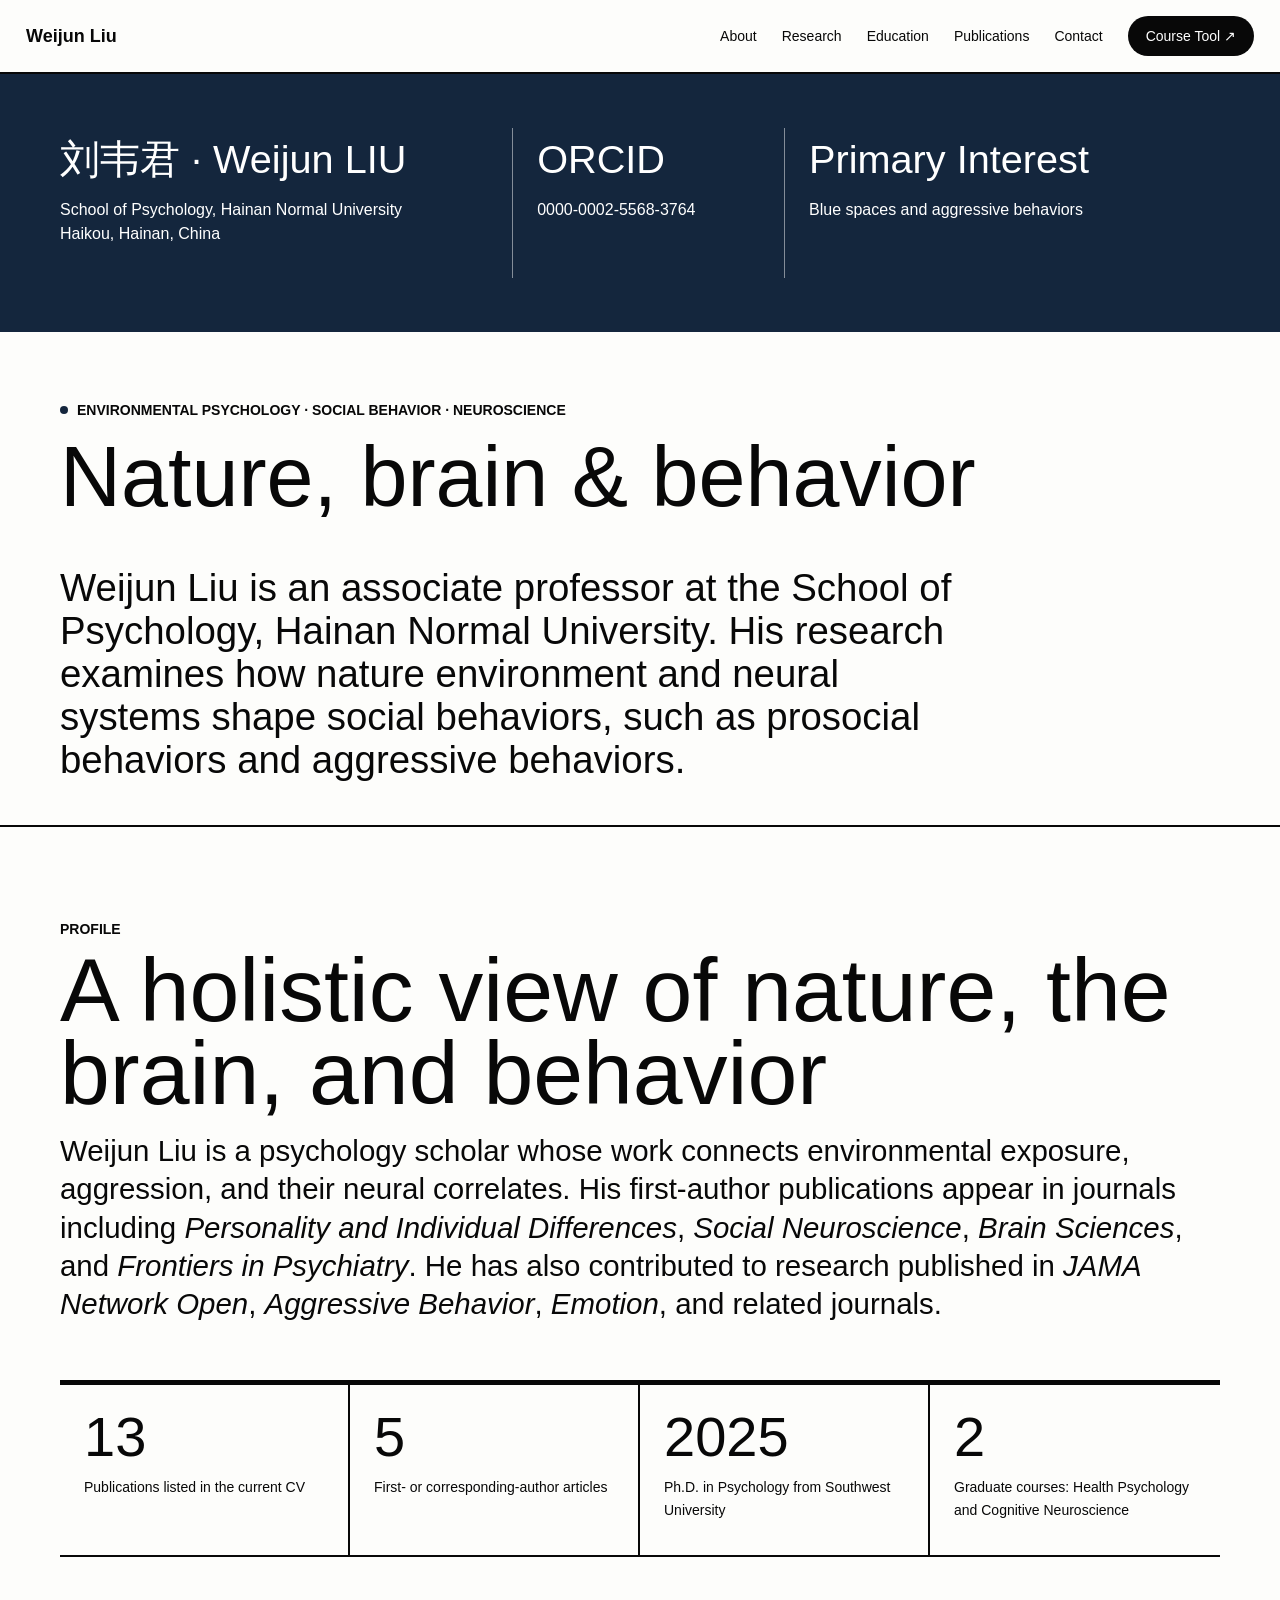
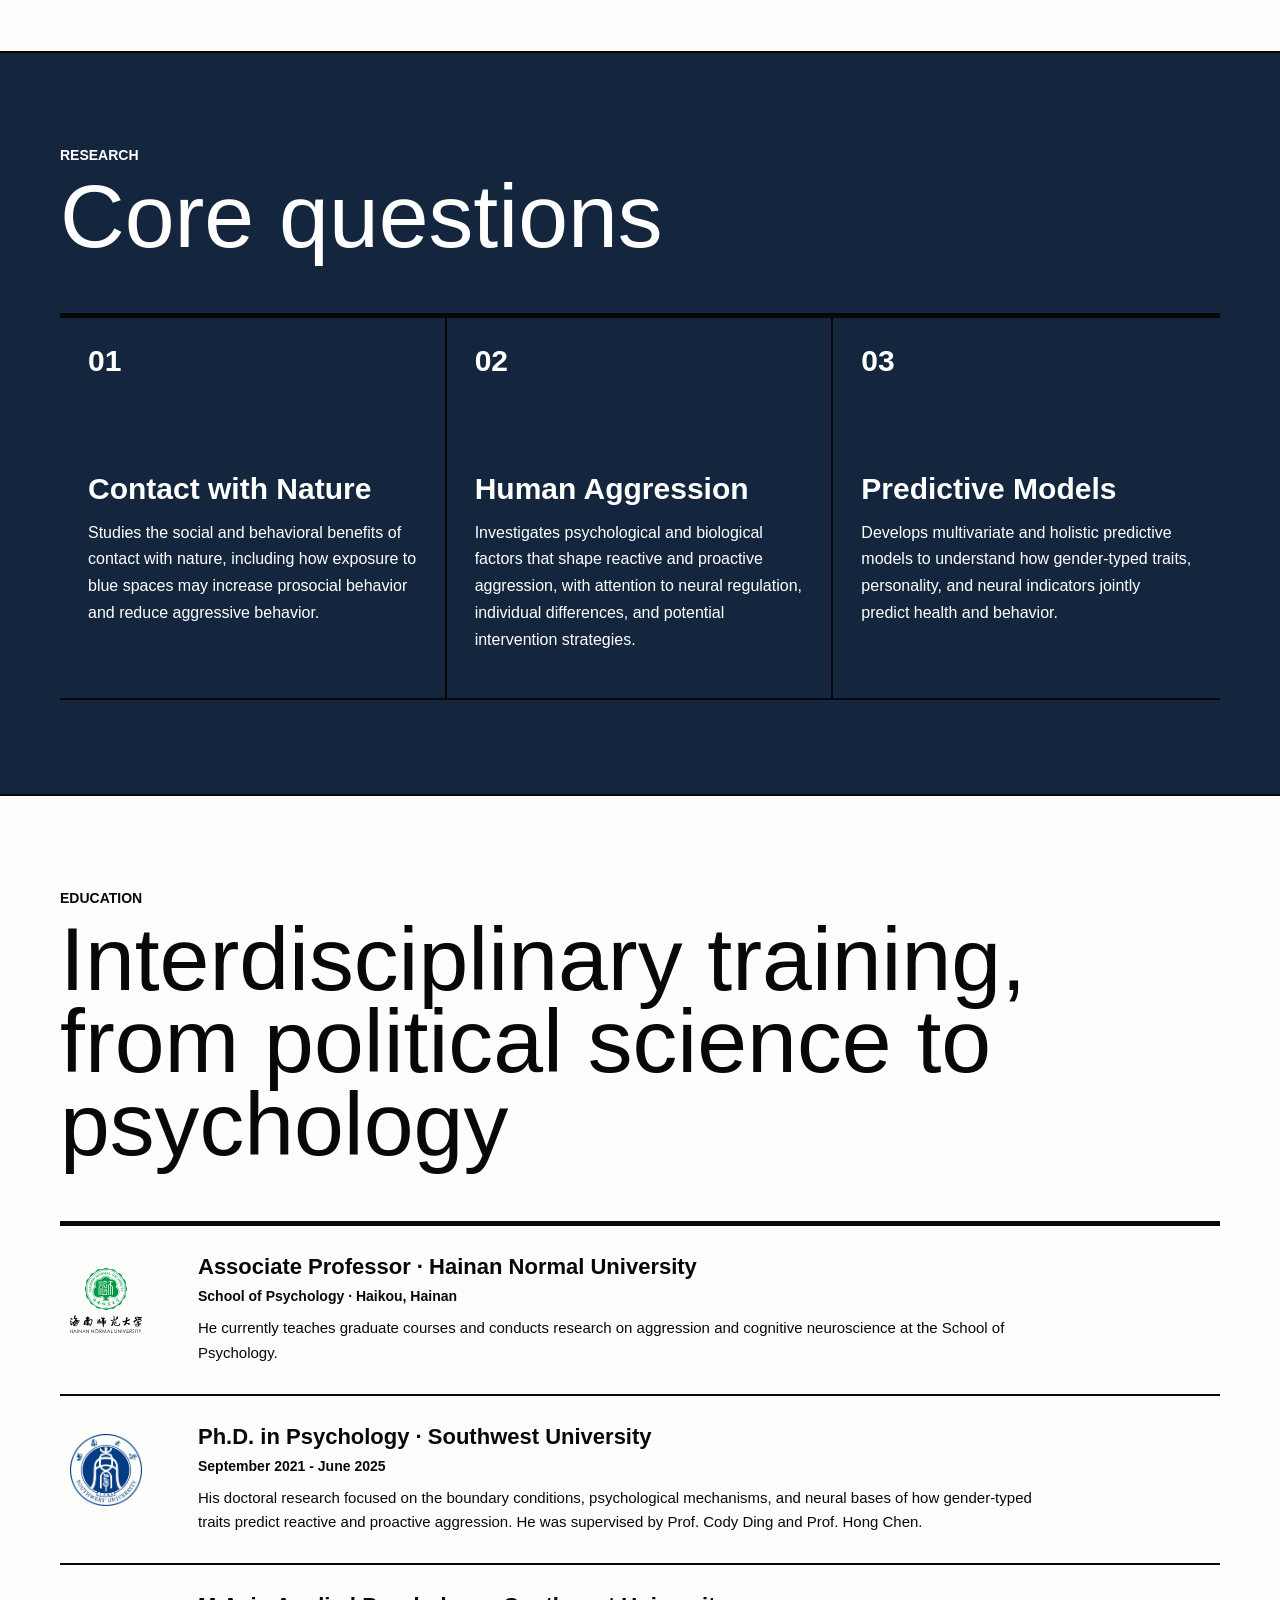
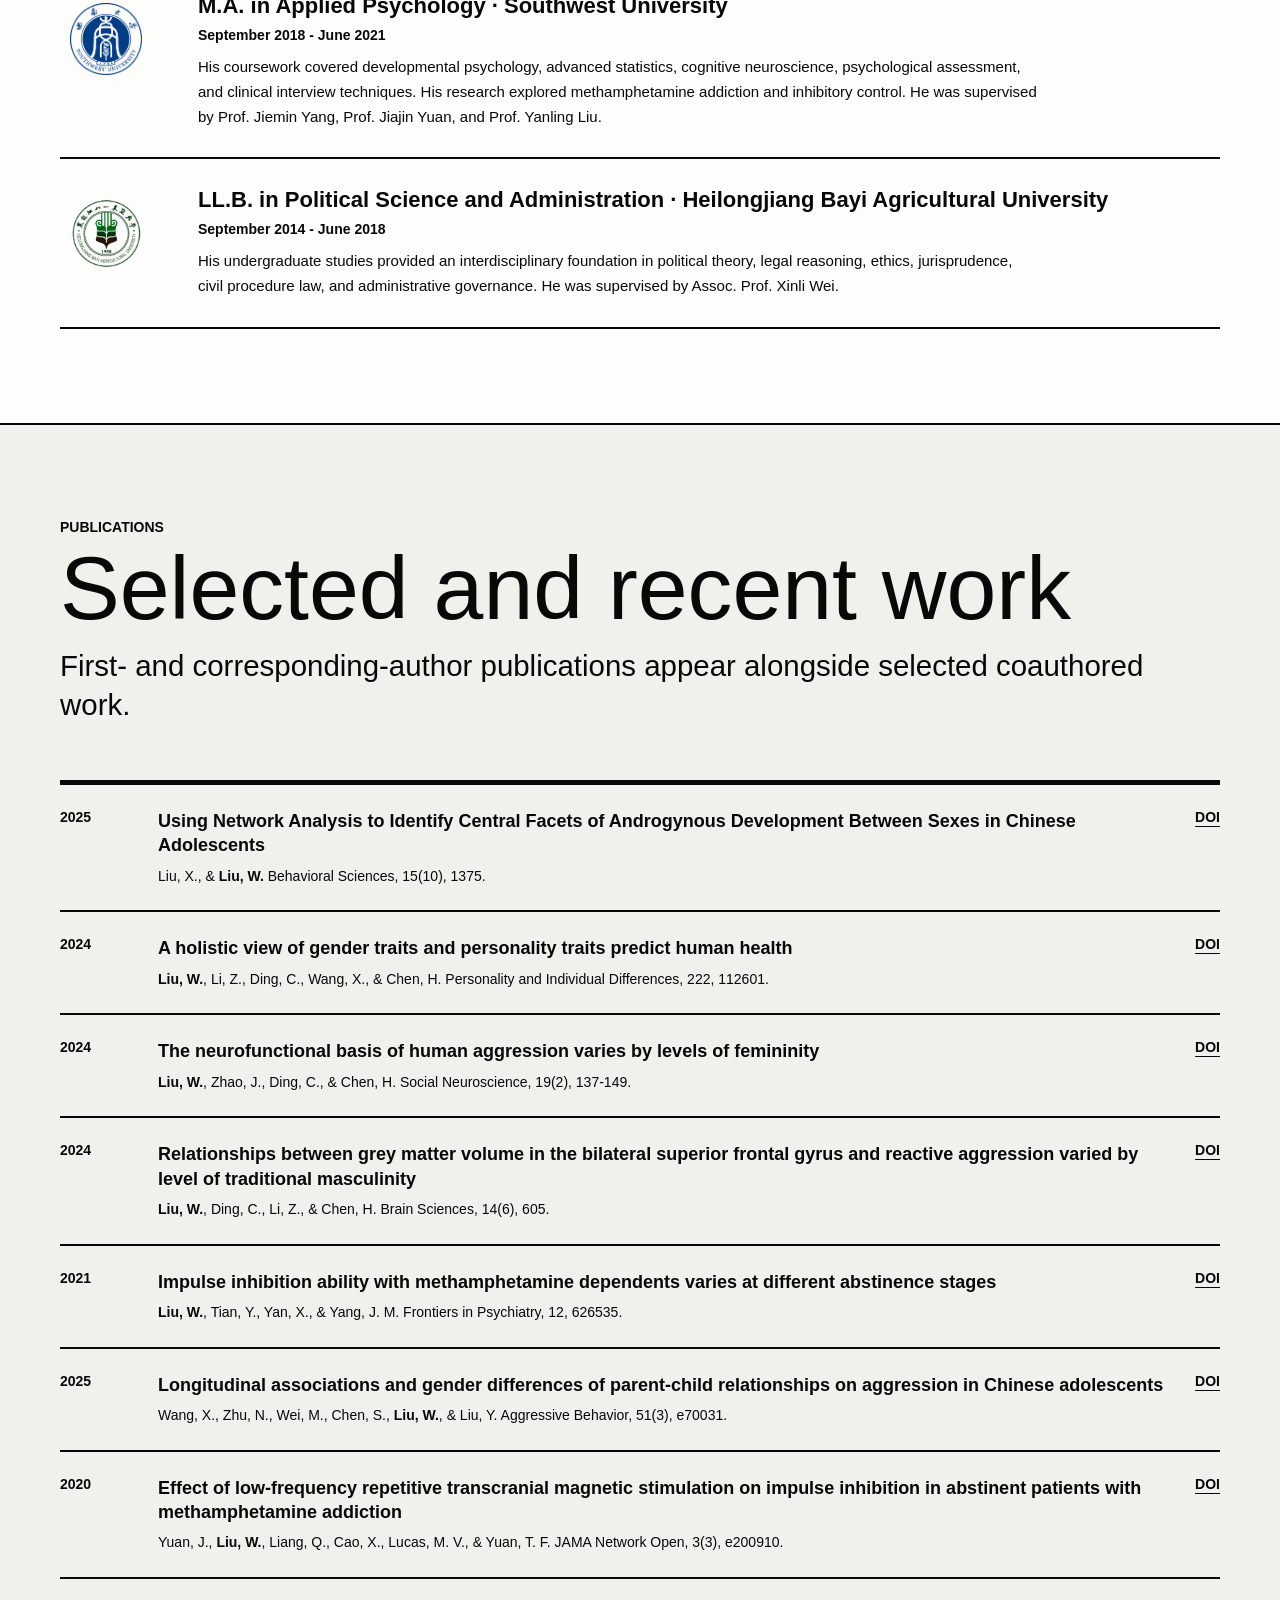
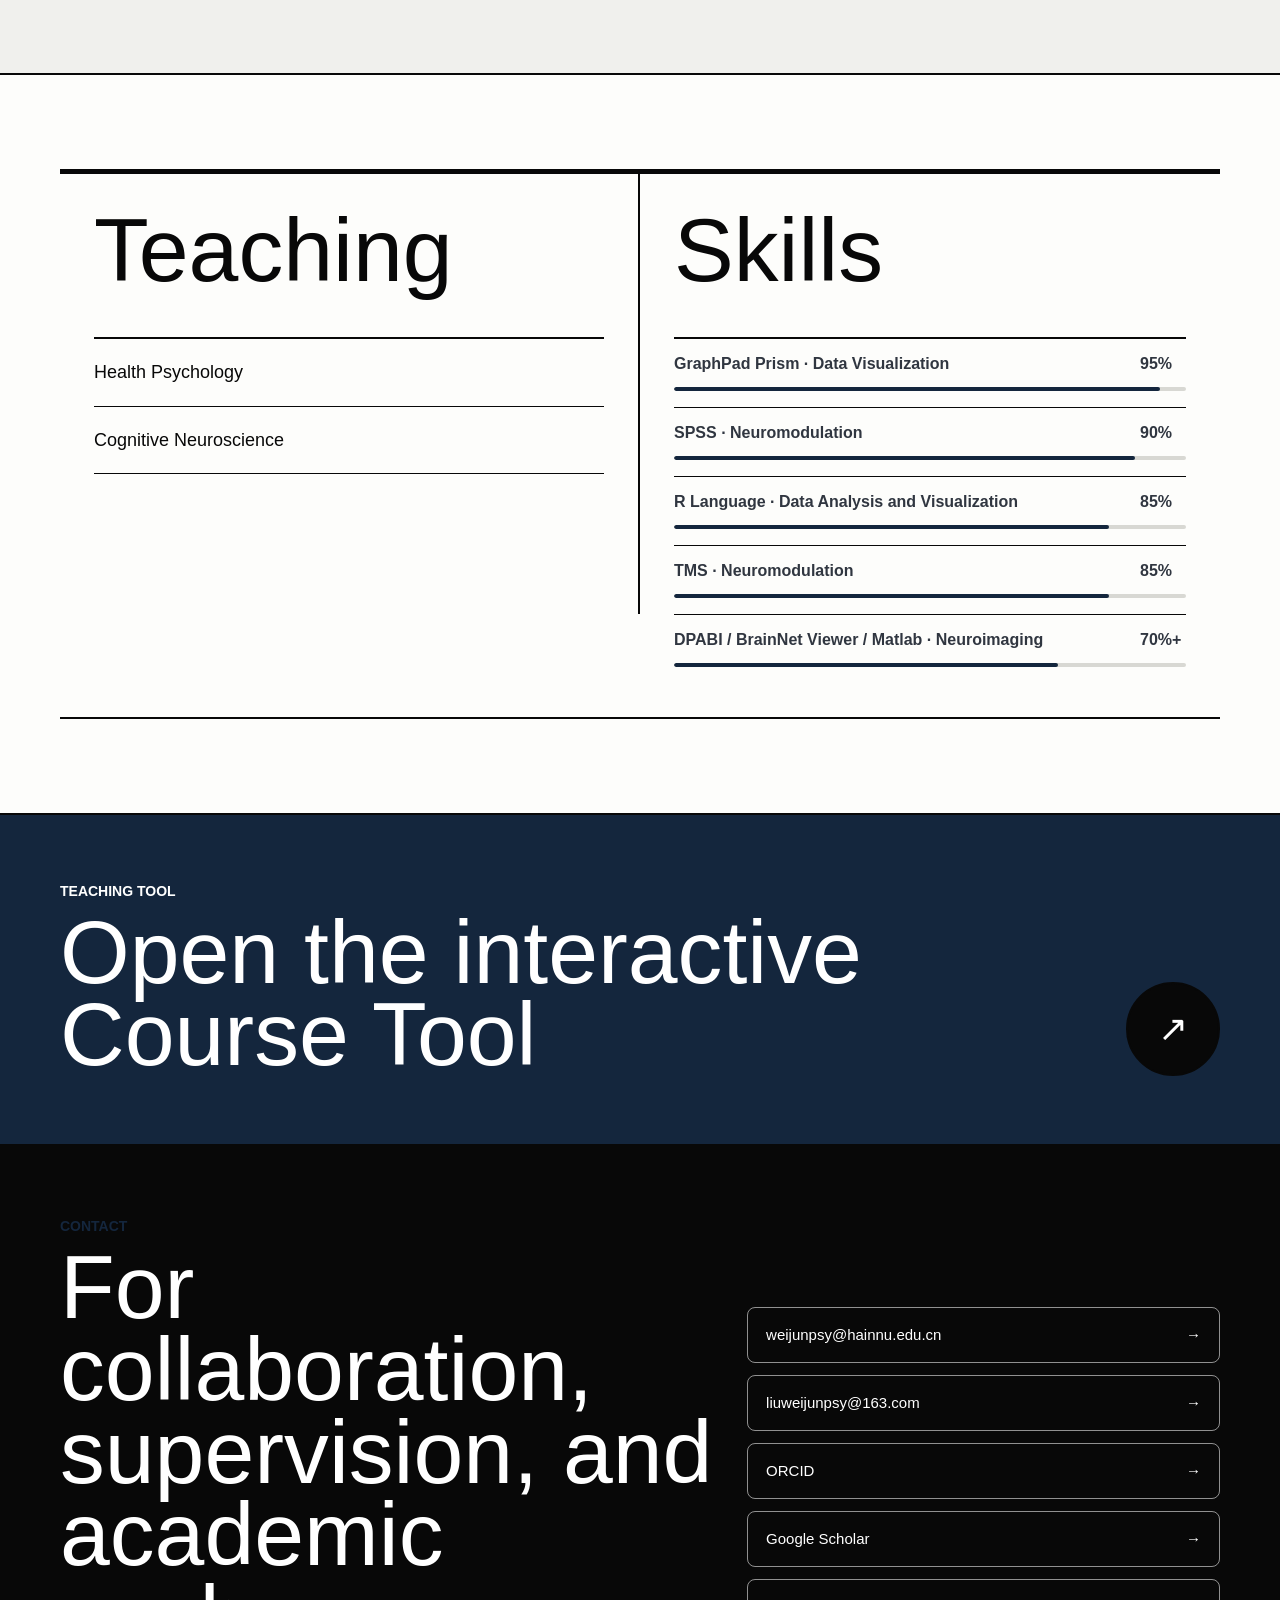
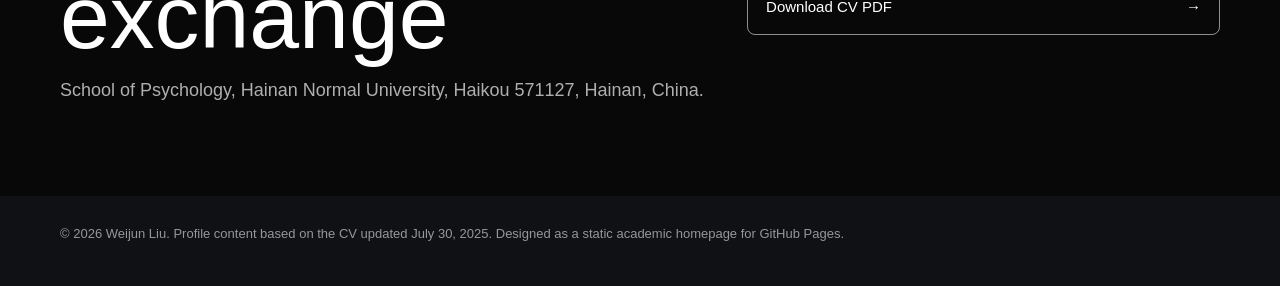
==== commit e77acb23: "Add files via upload" ====
--- a/index.html
+++ b/index.html
@@ -304,8 +304,8 @@
       display: block;
       margin-top: 11px;
       color: var(--muted);
-      font-size: 14px;
-      line-height: 1.45;
+      font-size: 16px;
+      line-height: 1.68;
     }
 
     .research-grid {
@@ -619,13 +619,13 @@
       <div class="wrap hero-grid">
         <div>
           <div class="hero-facts" aria-label="Profile summary">
-            <div class="identity-summary"><strong>刘韦君 · Weijun Liu</strong><span>School of Psychology, Hainan Normal University<br>Haikou, Hainan, China</span></div>
+            <div class="identity-summary"><strong>刘韦君 · Weijun LIU</strong><span>School of Psychology, Hainan Normal University<br>Haikou, Hainan, China</span></div>
             <div><strong>ORCID</strong><span>0000-0002-5568-3764</span></div>
-            <div><strong>Primary interest</strong><span>Blue spaces and aggressive behavior</span></div>
+            <div><strong>Primary Interest</strong><span>Blue spaces and aggressive behaviors</span></div>
           </div>
-          <div class="eyebrow"><span class="dot"></span>Environmental Psychology · Social Behavior · Human Aggression</div>
-          <h1>Traits, brains &amp; behavior</h1>
-          <p class="hero-copy">Weijun Liu is an associate professor at the School of Psychology, Hainan Normal University. His research examines how gender-typed traits, personality, and neural systems shape health and aggression.</p>
+          <div class="eyebrow"><span class="dot"></span>Environmental Psychology · Social Behavior · Neuroscience</div>
+          <h1>Nature, brain &amp; behavior</h1>
+          <p class="hero-copy">Weijun Liu is an associate professor at the School of Psychology, Hainan Normal University. His research examines how nature environment and neural systems shape social behaviors, such as prosocial behaviors and aggressive behaviors.</p>
         </div>
       </div>
     </header>
@@ -635,7 +635,7 @@
         <div class="section-head">
           <div class="kicker">Profile</div>
           <h2>A holistic view of nature, the brain, and behavior</h2>
-          <p class="lead">Weijun Liu is a psychology scholar whose work connects environmental exposure, personality, aggression, and their neural correlates. His first-author publications appear in journals including <em>Personality and Individual Differences</em>, <em>Social Neuroscience</em>, <em>Brain Sciences</em>, and <em>Frontiers in Psychiatry</em>. He has also contributed to research published in <em>JAMA Network Open</em>, <em>Aggressive Behavior</em>, <em>Emotion</em>, and related journals.</p>
+          <p class="lead">Weijun Liu is a psychology scholar whose work connects environmental exposure, aggression, and their neural correlates. His first-author publications appear in journals including <em>Personality and Individual Differences</em>, <em>Social Neuroscience</em>, <em>Brain Sciences</em>, and <em>Frontiers in Psychiatry</em>. He has also contributed to research published in <em>JAMA Network Open</em>, <em>Aggressive Behavior</em>, <em>Emotion</em>, and related journals.</p>
         </div>
         <div class="stats" aria-label="Academic highlights">
           <div class="stat">
@@ -696,7 +696,7 @@
             <div>
               <h3>Associate Professor · Hainan Normal University</h3>
               <div class="period">School of Psychology · Haikou, Hainan</div>
-              <p>He currently teaches graduate courses and conducts research on gender-typed traits, aggression, and mental health at the School of Psychology.</p>
+              <p>He currently teaches graduate courses and conducts research on aggression and cognitive neuroscience at the School of Psychology.</p>
             </div>
           </article>
           <article class="timeline-item">
@@ -732,7 +732,7 @@
         <div class="section-head">
           <div class="kicker">Publications</div>
           <h2>Selected and recent work</h2>
-          <p class="lead">First- and corresponding-author publications appear alongside selected coauthored work. The complete CV is available as a PDF above.</p>
+          <p class="lead">First- and corresponding-author publications appear alongside selected coauthored work.</p>
         </div>
         <div class="pub-list">
           <article class="paper">
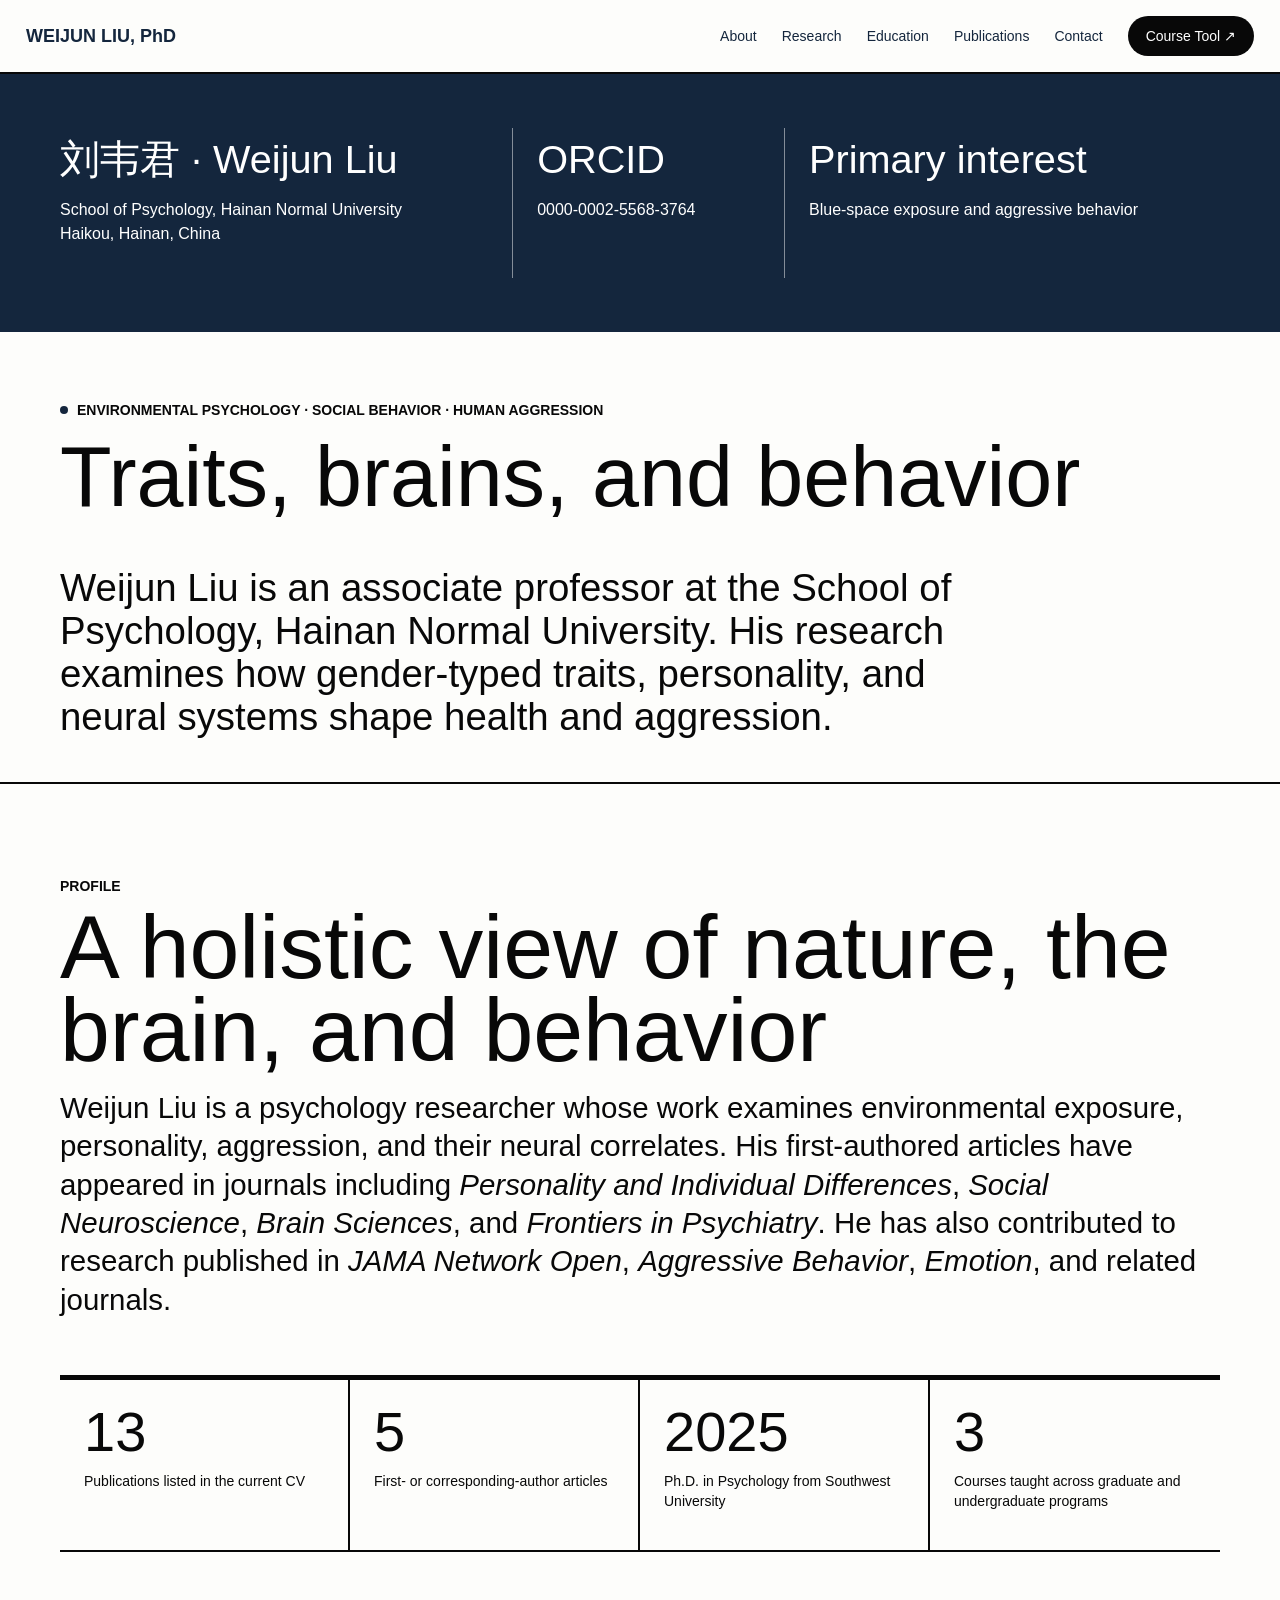
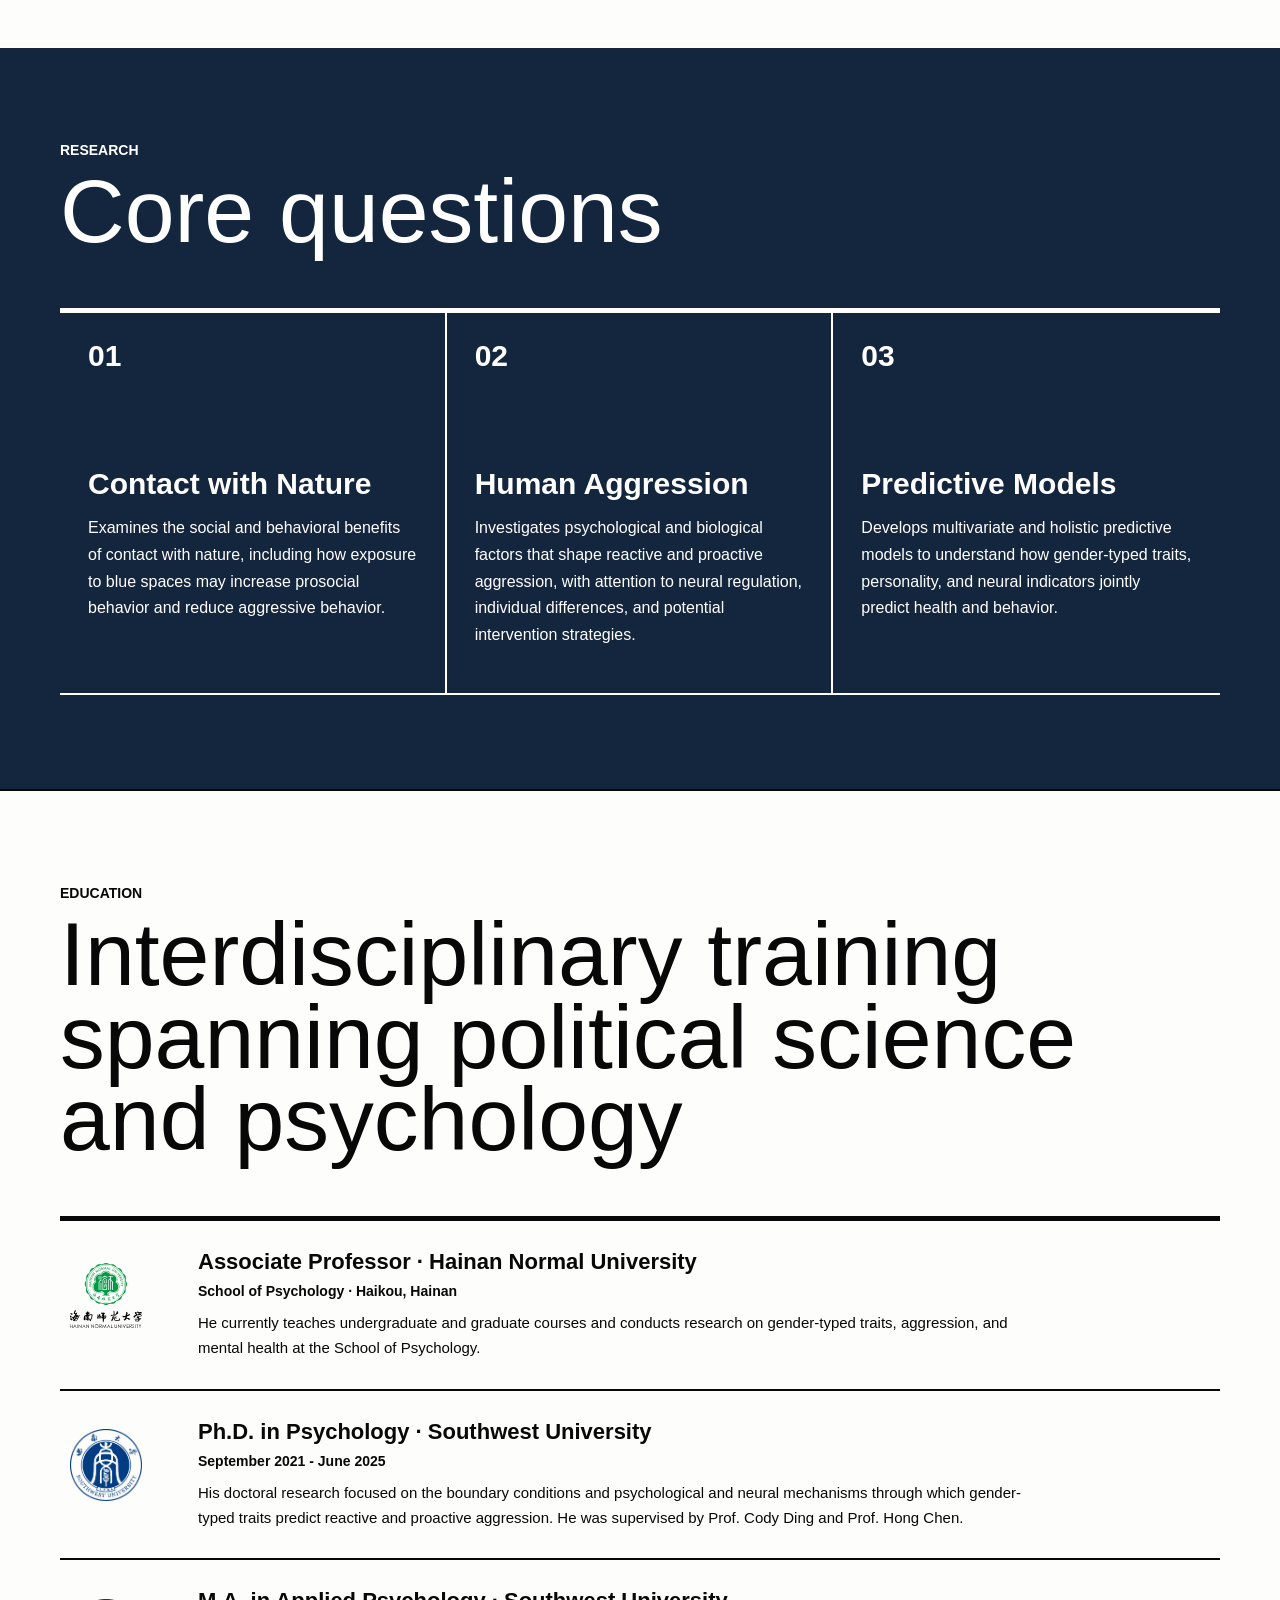
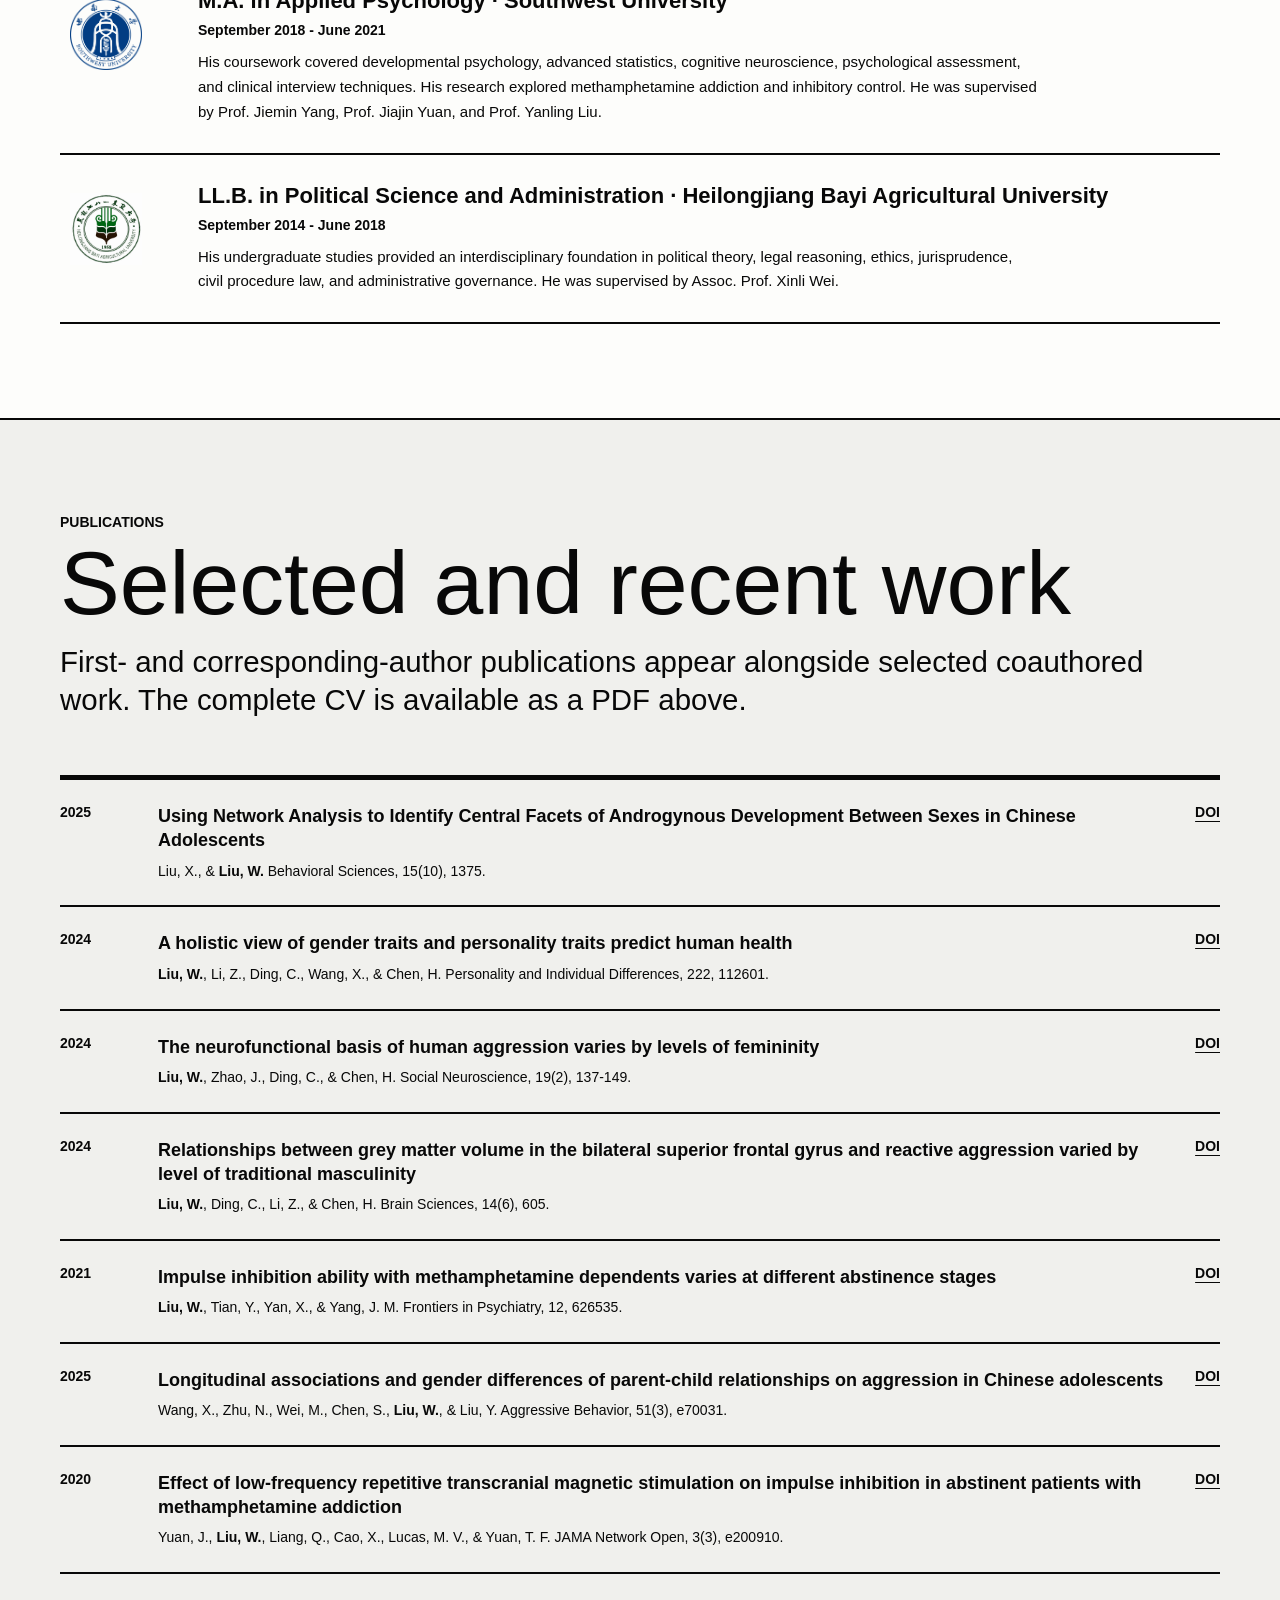
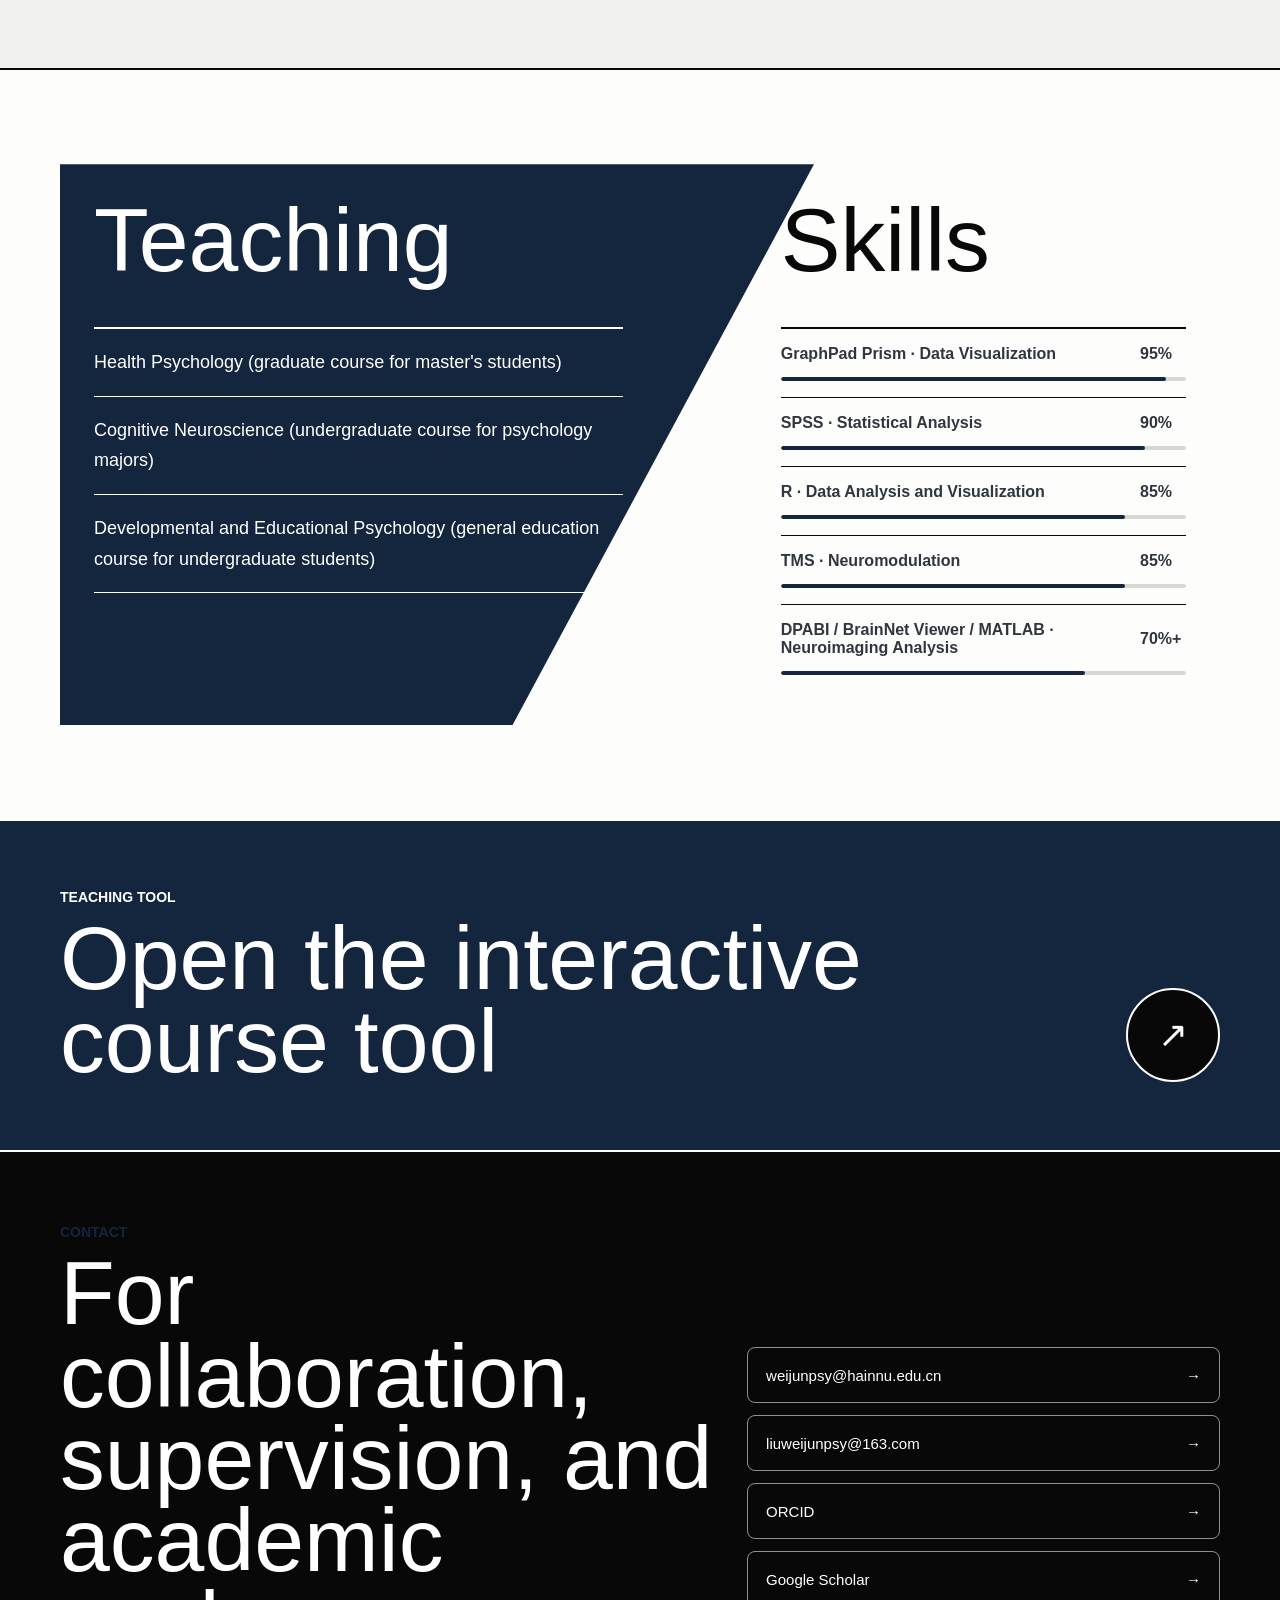
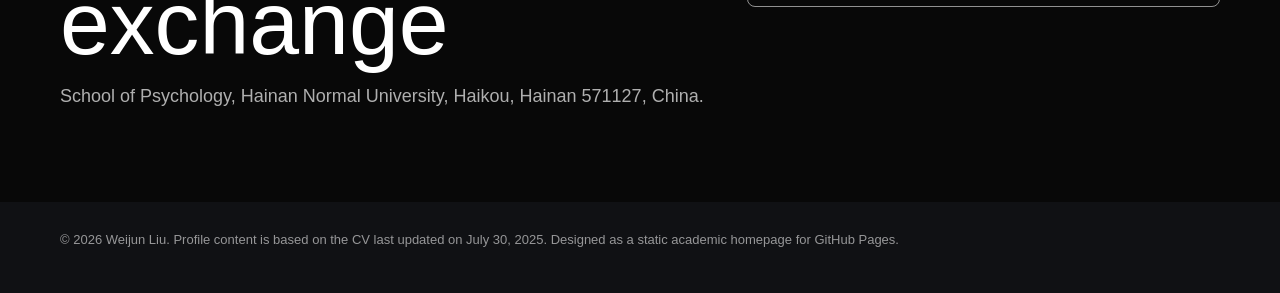
==== commit 7084a068: "Add files via upload" ====
--- a/index.html
+++ b/index.html
@@ -4,7 +4,7 @@
   <meta charset="utf-8">
   <meta name="viewport" content="width=device-width, initial-scale=1">
   <title>Weijun Liu | Psychology</title>
-  <meta name="description" content="Weijun Liu, Ph.D. Associate Professor at the School of Psychology, Hainan Normal University. Research in gender-typed traits, human aggression, and computational psychology.">
+  <meta name="description" content="Weijun Liu, Ph.D., is an associate professor at the School of Psychology, Hainan Normal University. His research focuses on gender-typed traits, human aggression, and computational psychology.">
   <style>
     :root {
       color-scheme: light;
@@ -304,8 +304,8 @@
       display: block;
       margin-top: 11px;
       color: var(--muted);
-      font-size: 16px;
-      line-height: 1.68;
+      font-size: 14px;
+      line-height: 1.45;
     }
 
     .research-grid {
@@ -601,7 +601,7 @@
   <nav class="nav" aria-label="Primary navigation">
     <a class="brand" href="#top" aria-label="Back to top">
       <span class="brand-mark">WL</span>
-      <span>Weijun Liu</span>
+      <span>WEIJUN LIU, PhD</span>
     </a>
     <div class="nav-links">
       <a href="#about">About</a>
@@ -619,13 +619,13 @@
       <div class="wrap hero-grid">
         <div>
           <div class="hero-facts" aria-label="Profile summary">
-            <div class="identity-summary"><strong>刘韦君 · Weijun LIU</strong><span>School of Psychology, Hainan Normal University<br>Haikou, Hainan, China</span></div>
+            <div class="identity-summary"><strong>刘韦君 · Weijun Liu</strong><span>School of Psychology, Hainan Normal University<br>Haikou, Hainan, China</span></div>
             <div><strong>ORCID</strong><span>0000-0002-5568-3764</span></div>
-            <div><strong>Primary Interest</strong><span>Blue spaces and aggressive behaviors</span></div>
+            <div><strong>Primary interest</strong><span>Blue-space exposure and aggressive behavior</span></div>
           </div>
-          <div class="eyebrow"><span class="dot"></span>Environmental Psychology · Social Behavior · Neuroscience</div>
-          <h1>Nature, brain &amp; behavior</h1>
-          <p class="hero-copy">Weijun Liu is an associate professor at the School of Psychology, Hainan Normal University. His research examines how nature environment and neural systems shape social behaviors, such as prosocial behaviors and aggressive behaviors.</p>
+          <div class="eyebrow"><span class="dot"></span>Environmental Psychology · Social Behavior · Human Aggression</div>
+          <h1>Traits, brains, and behavior</h1>
+          <p class="hero-copy">Weijun Liu is an associate professor at the School of Psychology, Hainan Normal University. His research examines how gender-typed traits, personality, and neural systems shape health and aggression.</p>
         </div>
       </div>
     </header>
@@ -635,7 +635,7 @@
         <div class="section-head">
           <div class="kicker">Profile</div>
           <h2>A holistic view of nature, the brain, and behavior</h2>
-          <p class="lead">Weijun Liu is a psychology scholar whose work connects environmental exposure, aggression, and their neural correlates. His first-author publications appear in journals including <em>Personality and Individual Differences</em>, <em>Social Neuroscience</em>, <em>Brain Sciences</em>, and <em>Frontiers in Psychiatry</em>. He has also contributed to research published in <em>JAMA Network Open</em>, <em>Aggressive Behavior</em>, <em>Emotion</em>, and related journals.</p>
+          <p class="lead">Weijun Liu is a psychology researcher whose work examines environmental exposure, personality, aggression, and their neural correlates. His first-authored articles have appeared in journals including <em>Personality and Individual Differences</em>, <em>Social Neuroscience</em>, <em>Brain Sciences</em>, and <em>Frontiers in Psychiatry</em>. He has also contributed to research published in <em>JAMA Network Open</em>, <em>Aggressive Behavior</em>, <em>Emotion</em>, and related journals.</p>
         </div>
         <div class="stats" aria-label="Academic highlights">
           <div class="stat">
@@ -651,8 +651,8 @@
             <span>Ph.D. in Psychology from Southwest University</span>
           </div>
           <div class="stat">
-            <strong>2</strong>
-            <span>Graduate courses: Health Psychology and Cognitive Neuroscience</span>
+            <strong>3</strong>
+            <span>Courses taught across graduate and undergraduate programs</span>
           </div>
         </div>
       </div>
@@ -668,7 +668,7 @@
           <article class="topic">
             <div class="num">01</div>
             <h3>Contact with Nature</h3>
-            <p>Studies the social and behavioral benefits of contact with nature, including how exposure to blue spaces may increase prosocial behavior and reduce aggressive behavior.</p>
+            <p>Examines the social and behavioral benefits of contact with nature, including how exposure to blue spaces may increase prosocial behavior and reduce aggressive behavior.</p>
           </article>
           <article class="topic">
             <div class="num">02</div>
@@ -688,7 +688,7 @@
       <div class="wrap">
         <div class="section-head">
           <div class="kicker">Education</div>
-          <h2>Interdisciplinary training, from political science to psychology</h2>
+          <h2>Interdisciplinary training spanning political science and psychology</h2>
         </div>
         <div class="timeline">
           <article class="timeline-item">
@@ -696,7 +696,7 @@
             <div>
               <h3>Associate Professor · Hainan Normal University</h3>
               <div class="period">School of Psychology · Haikou, Hainan</div>
-              <p>He currently teaches graduate courses and conducts research on aggression and cognitive neuroscience at the School of Psychology.</p>
+              <p>He currently teaches undergraduate and graduate courses and conducts research on gender-typed traits, aggression, and mental health at the School of Psychology.</p>
             </div>
           </article>
           <article class="timeline-item">
@@ -704,7 +704,7 @@
             <div>
               <h3>Ph.D. in Psychology · Southwest University</h3>
               <div class="period">September 2021 - June 2025</div>
-              <p>His doctoral research focused on the boundary conditions, psychological mechanisms, and neural bases of how gender-typed traits predict reactive and proactive aggression. He was supervised by Prof. Cody Ding and Prof. Hong Chen.</p>
+              <p>His doctoral research focused on the boundary conditions and psychological and neural mechanisms through which gender-typed traits predict reactive and proactive aggression. He was supervised by Prof. Cody Ding and Prof. Hong Chen.</p>
             </div>
           </article>
           <article class="timeline-item">
@@ -732,7 +732,7 @@
         <div class="section-head">
           <div class="kicker">Publications</div>
           <h2>Selected and recent work</h2>
-          <p class="lead">First- and corresponding-author publications appear alongside selected coauthored work.</p>
+          <p class="lead">First- and corresponding-author publications appear alongside selected coauthored work. The complete CV is available as a PDF above.</p>
         </div>
         <div class="pub-list">
           <article class="paper">
@@ -795,22 +795,23 @@
       </div>
     </section>
 
-    <section>
+    <section class="teaching-skills">
       <div class="wrap split">
         <div class="panel">
           <h3>Teaching</h3>
           <ul>
-            <li>Health Psychology</li>
-            <li>Cognitive Neuroscience</li>
+            <li>Health Psychology (graduate course for master's students)</li>
+            <li>Cognitive Neuroscience (undergraduate course for psychology majors)</li>
+            <li>Developmental and Educational Psychology (general education course for undergraduate students)</li>
           </ul>
         </div>
         <div class="panel">
           <h3>Skills</h3>
           <div class="skill"><span>GraphPad Prism · Data Visualization</span><span>95%</span><div class="bar"><div class="fill" style="width:95%"></div></div></div>
-          <div class="skill"><span>SPSS · Neuromodulation</span><span>90%</span><div class="bar"><div class="fill" style="width:90%"></div></div></div>
-          <div class="skill"><span>R Language · Data Analysis and Visualization</span><span>85%</span><div class="bar"><div class="fill" style="width:85%"></div></div></div>
+          <div class="skill"><span>SPSS · Statistical Analysis</span><span>90%</span><div class="bar"><div class="fill" style="width:90%"></div></div></div>
+          <div class="skill"><span>R · Data Analysis and Visualization</span><span>85%</span><div class="bar"><div class="fill" style="width:85%"></div></div></div>
           <div class="skill"><span>TMS · Neuromodulation</span><span>85%</span><div class="bar"><div class="fill" style="width:85%"></div></div></div>
-          <div class="skill"><span>DPABI / BrainNet Viewer / Matlab · Neuroimaging</span><span>70%+</span><div class="bar"><div class="fill" style="width:75%"></div></div></div>
+          <div class="skill"><span>DPABI / BrainNet Viewer / MATLAB · Neuroimaging Analysis</span><span>70%+</span><div class="bar"><div class="fill" style="width:75%"></div></div></div>
         </div>
       </div>
     </section>
@@ -819,7 +820,7 @@
       <div class="wrap">
         <div>
           <div class="kicker">Teaching Tool</div>
-          <h2 id="course-title">Open the interactive Course Tool</h2>
+          <h2 id="course-title">Open the interactive course tool</h2>
         </div>
         <a class="course-launch" href="https://weijunpsy123.github.io/courseTOOL/" target="_blank" rel="noreferrer" aria-label="Open Course Tool">↗</a>
       </div>
@@ -830,21 +831,20 @@
         <div>
           <div class="kicker">Contact</div>
           <h2>For collaboration, supervision, and academic exchange</h2>
-          <p>School of Psychology, Hainan Normal University, Haikou 571127, Hainan, China.</p>
+          <p>School of Psychology, Hainan Normal University, Haikou, Hainan 571127, China.</p>
         </div>
         <div class="contact-links">
           <a href="mailto:weijunpsy@hainnu.edu.cn"><span>weijunpsy@hainnu.edu.cn</span><span>→</span></a>
           <a href="mailto:liuweijunpsy@163.com"><span>liuweijunpsy@163.com</span><span>→</span></a>
           <a href="https://orcid.org/0000-0002-5568-3764" target="_blank" rel="noreferrer"><span>ORCID</span><span>→</span></a>
           <a href="https://scholar.google.com/citations?user=8KsF8CsAAAAJ" target="_blank" rel="noreferrer"><span>Google Scholar</span><span>→</span></a>
-          <a href="CV-Weijun-Liu.pdf" target="_blank" rel="noreferrer"><span>Download CV PDF</span><span>→</span></a>
         </div>
       </div>
     </section>
   </main>
 
   <footer>
-    <div class="wrap">© 2026 Weijun Liu. Profile content based on the CV updated July 30, 2025. Designed as a static academic homepage for GitHub Pages.</div>
+    <div class="wrap">© 2026 Weijun Liu. Profile content is based on the CV last updated on July 30, 2025. Designed as a static academic homepage for GitHub Pages.</div>
   </footer>
 
   <script>
--- a/editorial.css
+++ b/editorial.css
@@ -20,7 +20,7 @@
 .brand-mark { display: none; }
 
 .brand {
-  color: var(--black);
+  color: var(--electric);
   font-size: 18px;
   font-weight: 720;
   text-transform: none;
@@ -29,7 +29,7 @@
 .nav-links {
   align-items: center;
   gap: 25px;
-  color: var(--black);
+  color: var(--electric);
   font-size: var(--small-text);
 }
 
@@ -195,13 +195,19 @@
 .stat strong { font-size: 56px; font-weight: 520; }
 .stat span, .topic .num, .topic p, .panel p, .panel li { color: var(--black); }
 
-#research { background: var(--electric); }
+#research {
+  border-color: #fff;
+  background: var(--electric);
+}
 
 #research .kicker,
 #research h2,
 #research .topic .num,
 #research .topic h3,
 #research .topic p { color: #fff; }
+
+#research .research-grid,
+#research .topic { border-color: #fff; }
 
 .topic, .topic:nth-child(2), .topic:nth-child(3) {
   min-height: 380px;
@@ -250,7 +256,63 @@
 .year, .paper p { color: var(--black); }
 .tag { color: var(--black); text-decoration: underline; text-underline-offset: 4px; }
 
-.panel { min-height: 440px; padding: 34px; }
+.split {
+  border-top: 0;
+  border-bottom: 0;
+}
+
+.teaching-skills .split {
+  position: relative;
+  isolation: isolate;
+  grid-template-columns: 58% 42%;
+  overflow: hidden;
+}
+
+.teaching-skills .split::before {
+  content: "";
+  position: absolute;
+  z-index: 0;
+  inset: 0;
+  background: var(--electric);
+  clip-path: polygon(0 0, 65% 0, 39% 100%, 0 100%);
+  pointer-events: none;
+}
+
+.panel {
+  min-height: 440px;
+  padding: 34px;
+  border-top: 5px solid var(--black);
+  border-bottom: 2px solid var(--black);
+}
+
+.split .panel:first-child {
+  border-color: #fff;
+  color: #fff;
+  background: var(--electric);
+}
+
+.teaching-skills .panel {
+  position: relative;
+  z-index: 1;
+  min-height: 500px;
+  border: 0;
+  background: transparent;
+}
+
+.teaching-skills .panel:first-child {
+  padding-right: 110px;
+  background: transparent;
+}
+
+.teaching-skills .panel:last-child {
+  padding-left: 48px;
+}
+
+.split .panel:first-child ul,
+.split .panel:first-child li {
+  border-color: #fff;
+  color: #fff;
+}
 
 .panel h3 {
   margin: 0 0 44px;
@@ -286,8 +348,8 @@
 
 .course-band {
   padding: 68px 0;
-  border-top: 2px solid var(--black);
-  border-bottom: 2px solid var(--black);
+  border-top: 2px solid #fff;
+  border-bottom: 2px solid #fff;
   background: var(--electric);
 }
 
@@ -306,7 +368,7 @@
   height: 94px;
   display: grid;
   place-items: center;
-  border: 2px solid var(--black);
+  border: 2px solid #fff;
   border-radius: 50%;
   color: #fff;
   background: var(--black);
@@ -337,6 +399,14 @@
   .stats, .research-grid, .split { grid-template-columns: 1fr; }
   .stat, .topic, .panel { border-right: 0; border-bottom: 2px solid var(--black); }
   .stat:last-child, .topic:last-child, .panel:last-child { border-bottom: 0; }
+  .teaching-skills .split { grid-template-columns: 1fr; overflow: visible; }
+  .teaching-skills .split::before { display: none; }
+  .teaching-skills .panel { min-height: auto; border: 0; }
+  .teaching-skills .panel:first-child {
+    padding-right: 34px;
+    background: var(--electric);
+  }
+  .teaching-skills .panel:last-child { padding-left: 34px; }
   .course-band .wrap { grid-template-columns: 1fr; }
 }
 
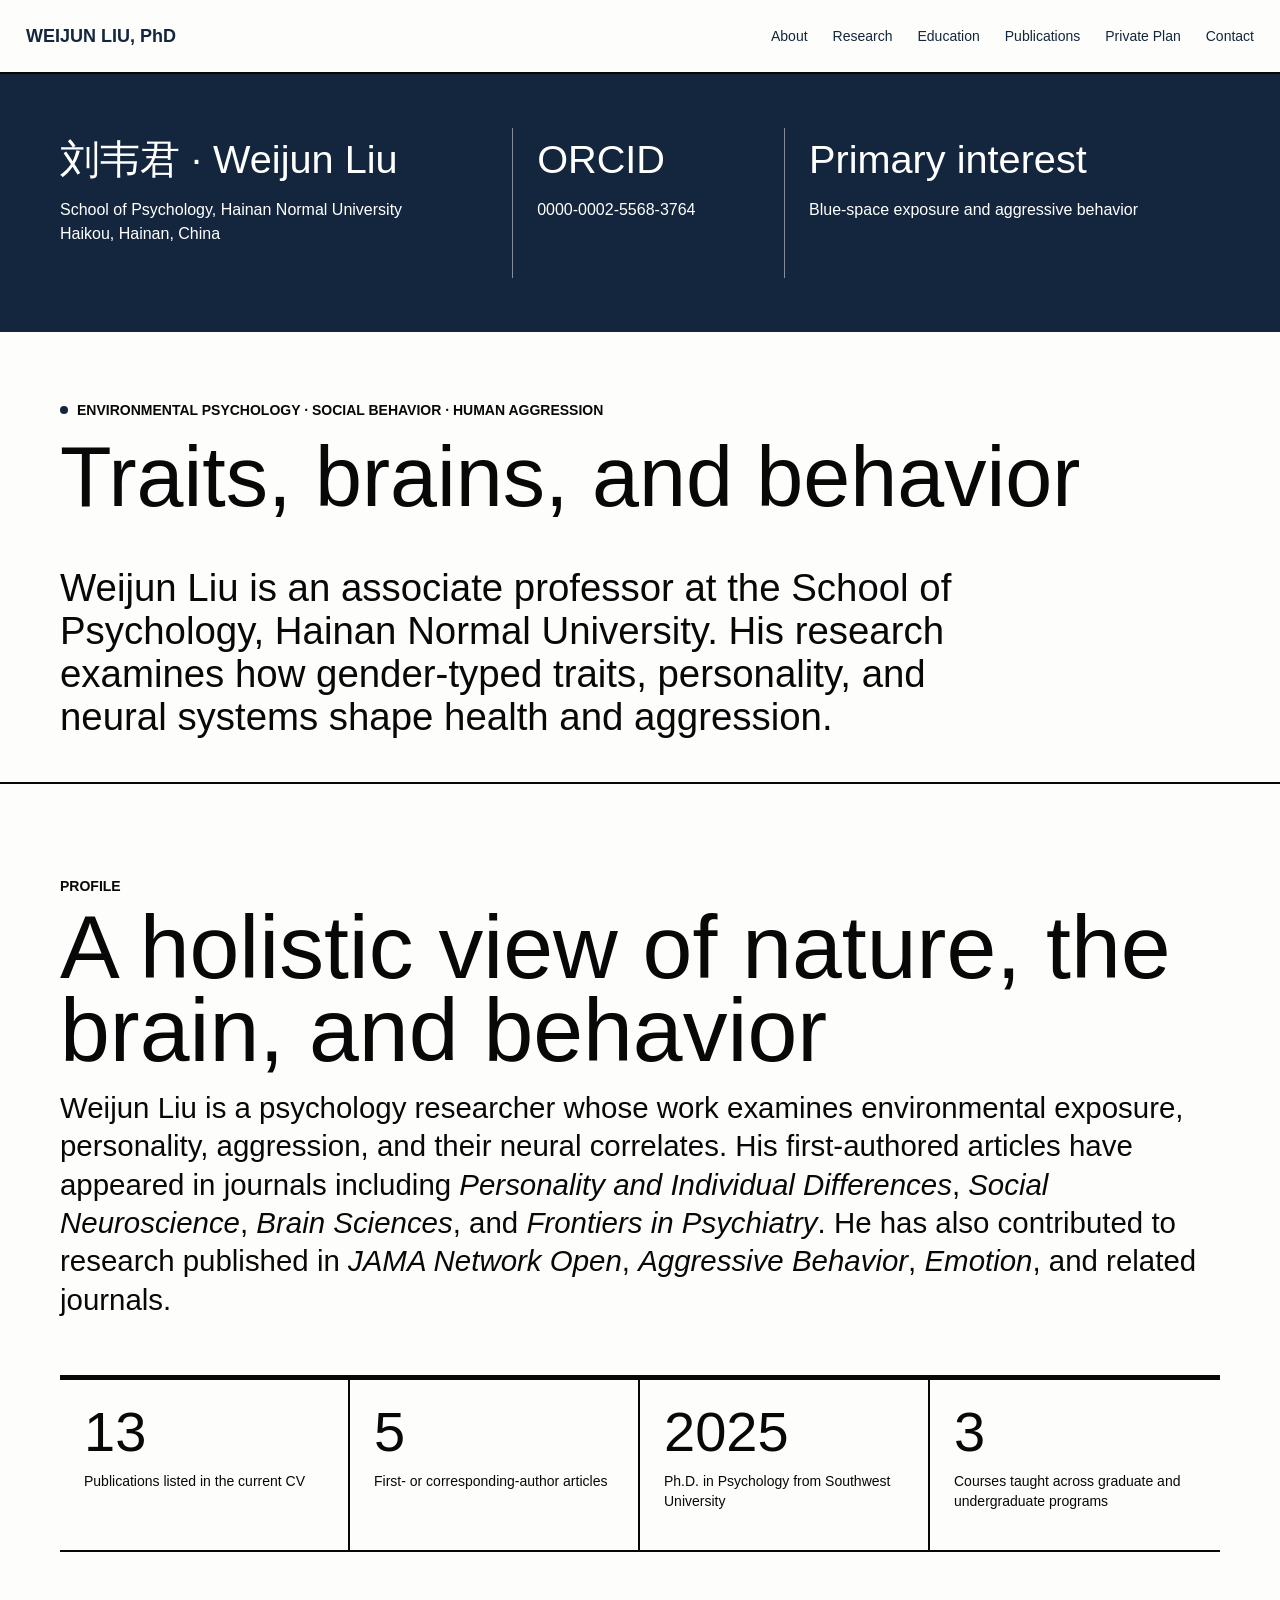
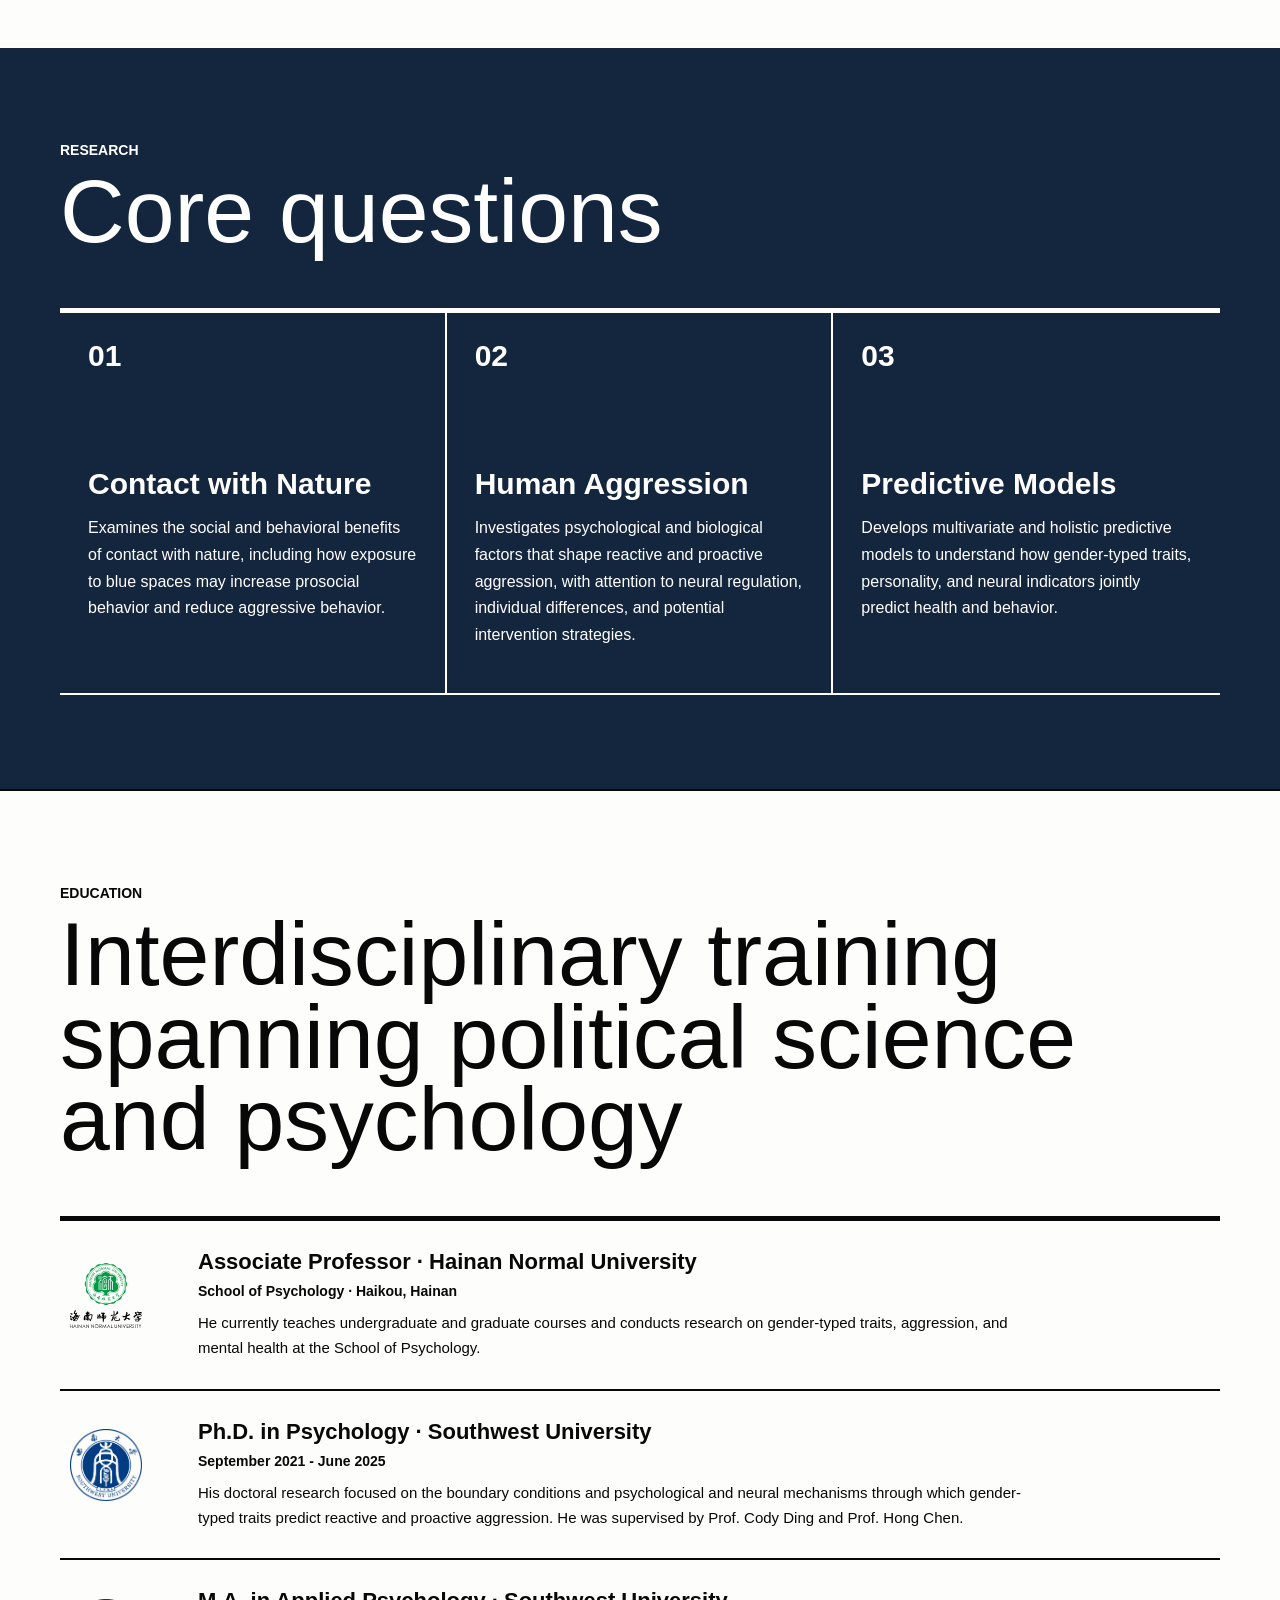
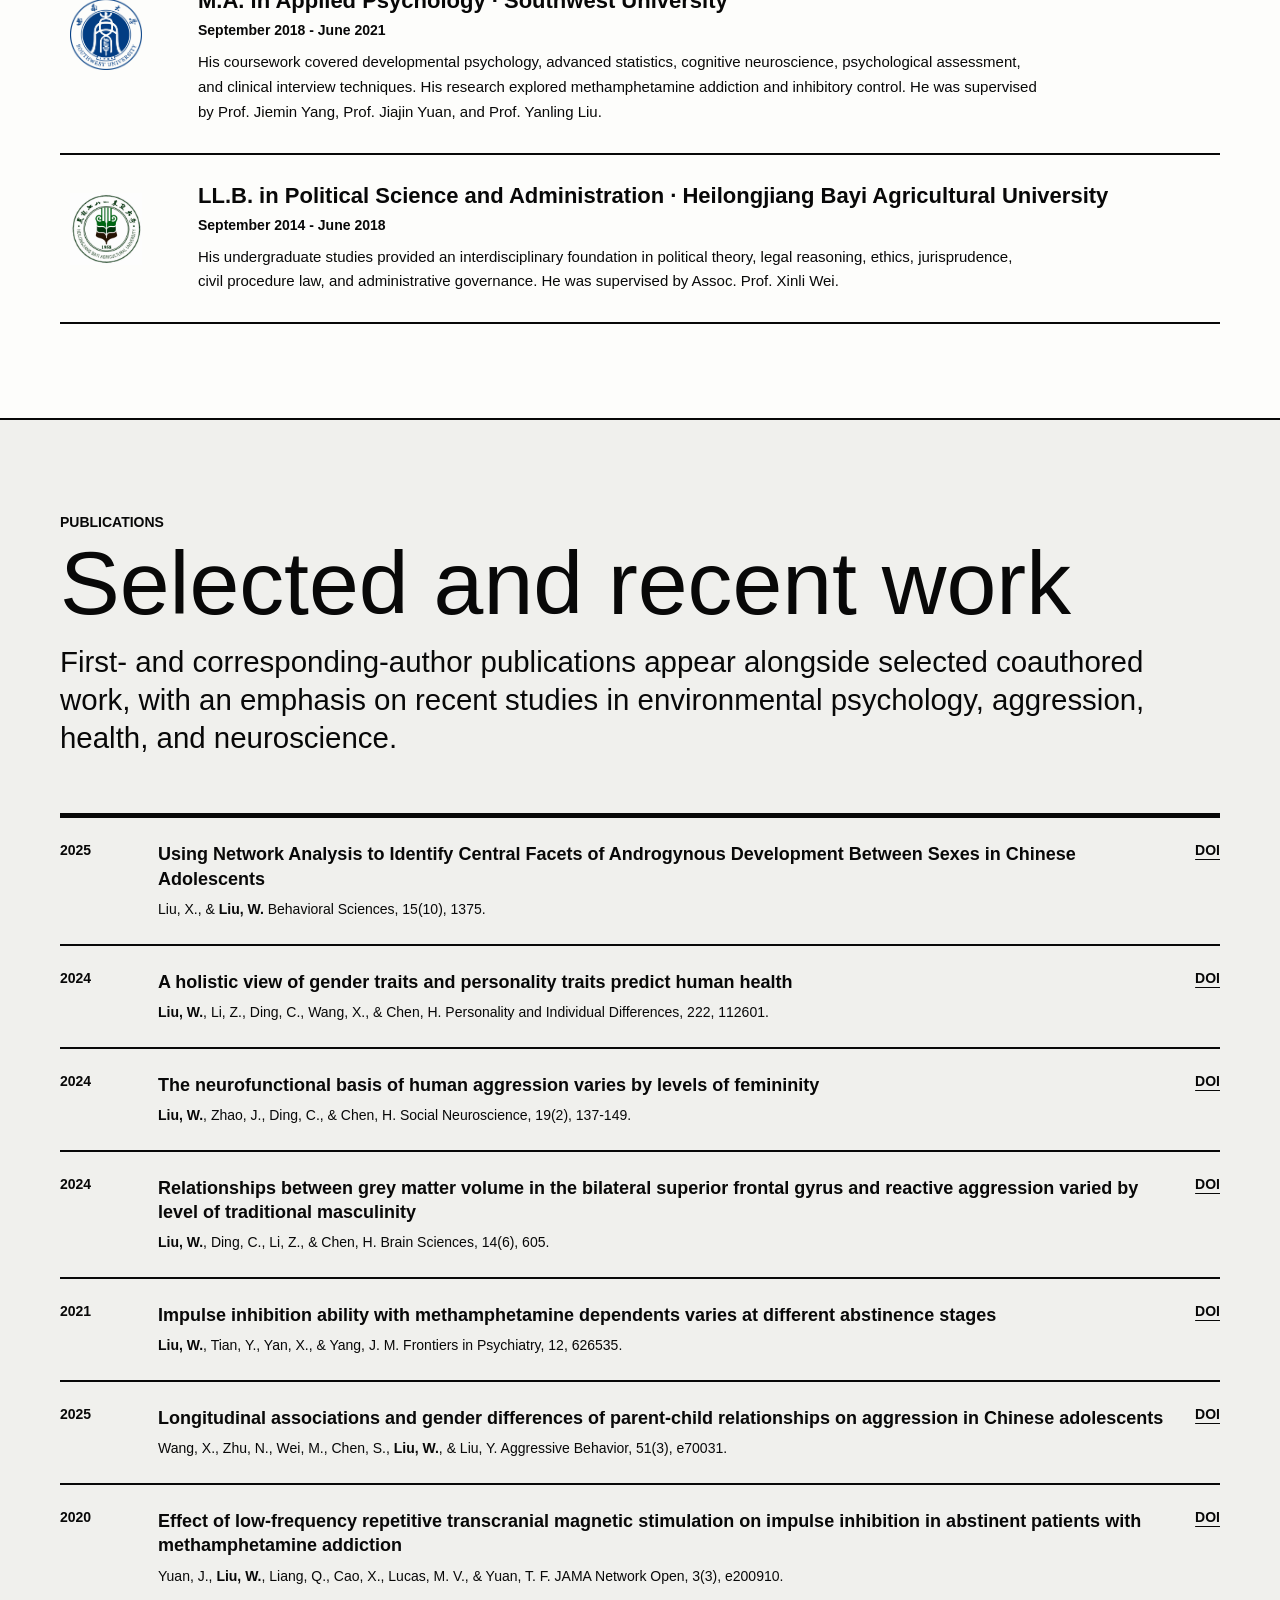
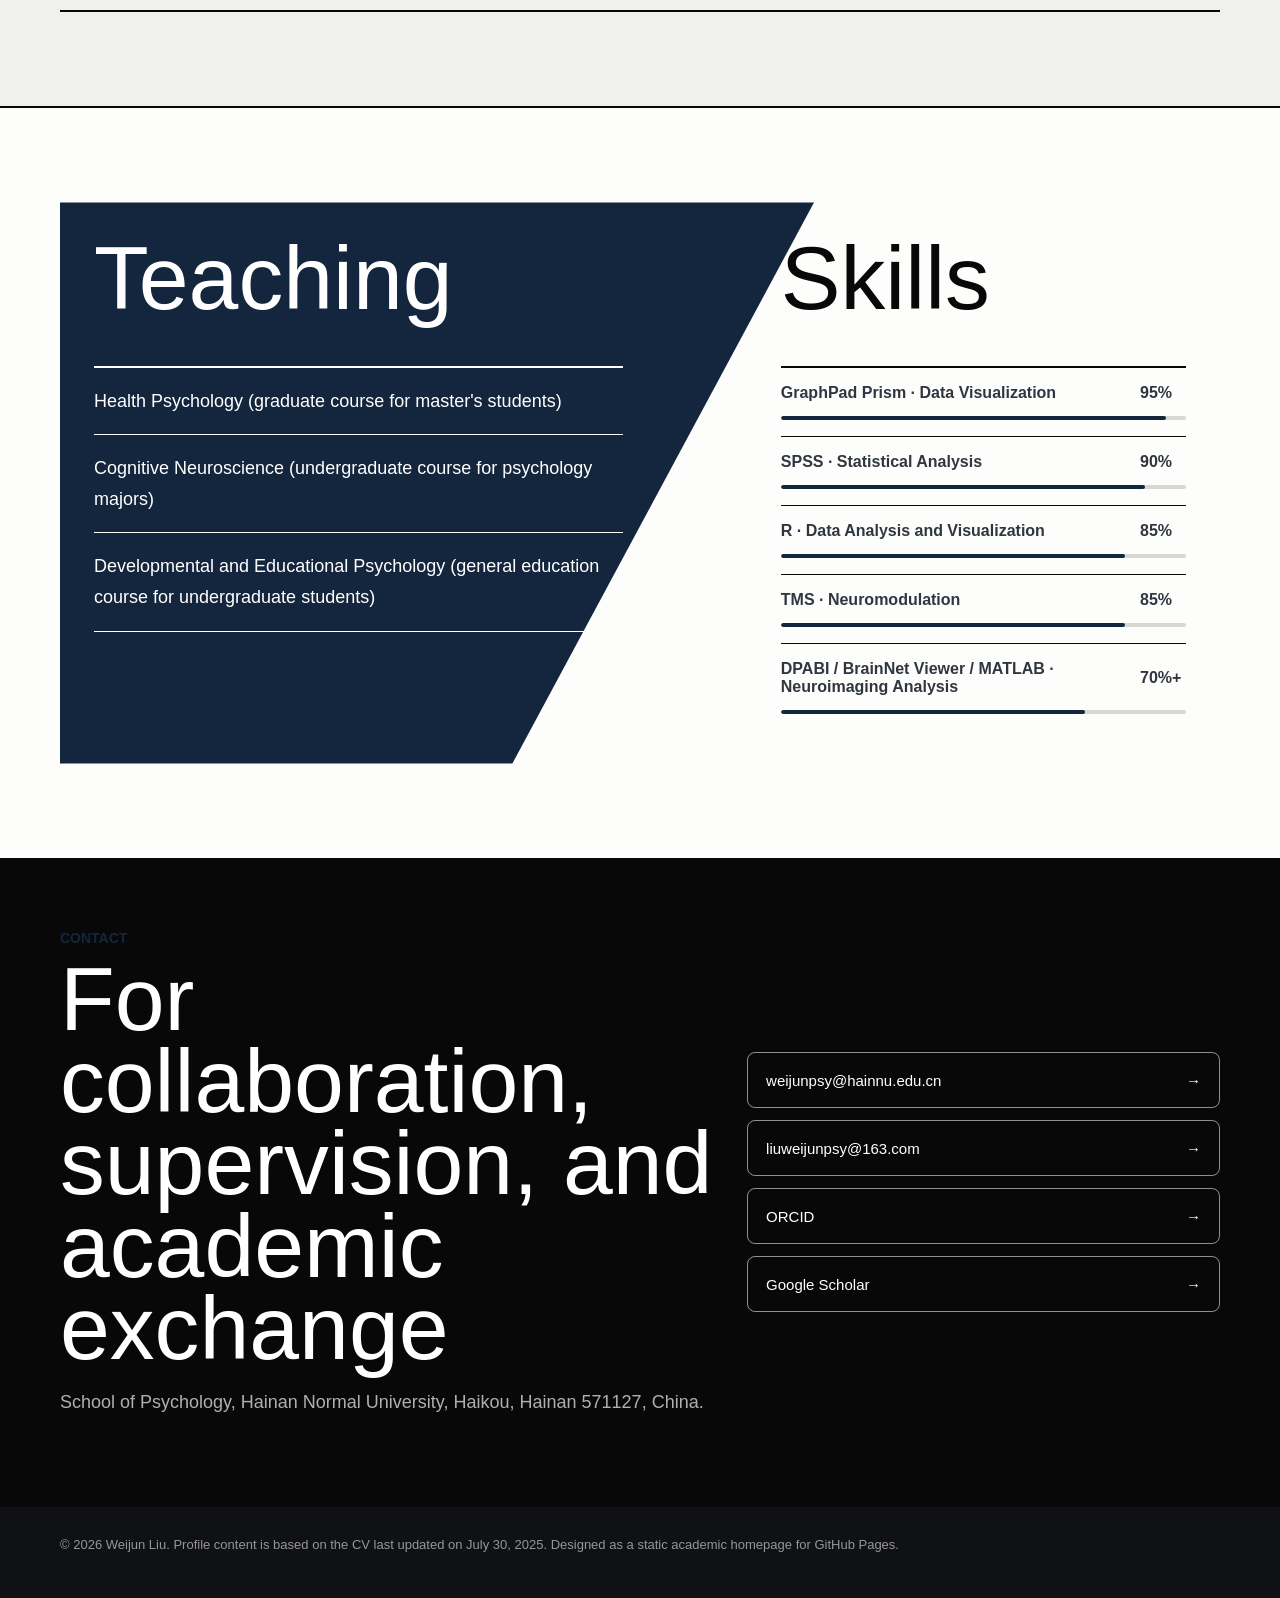
==== commit acc71b9a: "Add files via upload" ====
--- a/index.html
+++ b/index.html
@@ -608,8 +608,8 @@
       <a href="#research">Research</a>
       <a href="#education">Education</a>
       <a href="#publications">Publications</a>
+      <a href="private-academic-plan.html">Private Plan</a>
       <a href="#contact">Contact</a>
-      <a class="course-nav" href="https://weijunpsy123.github.io/courseTOOL/" target="_blank" rel="noreferrer">Course Tool ↗</a>
     </div>
   </nav>
 
@@ -732,7 +732,7 @@
         <div class="section-head">
           <div class="kicker">Publications</div>
           <h2>Selected and recent work</h2>
-          <p class="lead">First- and corresponding-author publications appear alongside selected coauthored work. The complete CV is available as a PDF above.</p>
+          <p class="lead">First- and corresponding-author publications appear alongside selected coauthored work, with an emphasis on recent studies in environmental psychology, aggression, health, and neuroscience.</p>
         </div>
         <div class="pub-list">
           <article class="paper">
@@ -813,16 +813,6 @@
           <div class="skill"><span>TMS · Neuromodulation</span><span>85%</span><div class="bar"><div class="fill" style="width:85%"></div></div></div>
           <div class="skill"><span>DPABI / BrainNet Viewer / MATLAB · Neuroimaging Analysis</span><span>70%+</span><div class="bar"><div class="fill" style="width:75%"></div></div></div>
         </div>
-      </div>
-    </section>
-
-    <section class="course-band" aria-labelledby="course-title">
-      <div class="wrap">
-        <div>
-          <div class="kicker">Teaching Tool</div>
-          <h2 id="course-title">Open the interactive course tool</h2>
-        </div>
-        <a class="course-launch" href="https://weijunpsy123.github.io/courseTOOL/" target="_blank" rel="noreferrer" aria-label="Open Course Tool">↗</a>
       </div>
     </section>
 
--- a/editorial.css
+++ b/editorial.css
@@ -34,14 +34,6 @@
 }
 
 .nav-links a:hover { color: var(--electric); }
-
-.course-nav {
-  padding: 12px 18px;
-  border-radius: 999px;
-  color: #fff !important;
-  background: var(--black);
-  cursor: pointer;
-}
 
 .hero {
   min-height: auto;
@@ -346,34 +338,170 @@
 .bar { background: #d8d8d3; }
 .fill { background: var(--electric); }
 
-.course-band {
-  padding: 68px 0;
-  border-top: 2px solid #fff;
-  border-bottom: 2px solid #fff;
-  background: var(--electric);
-}
-
-.course-band .wrap {
+.plan-section {
+  position: relative;
+  overflow: hidden;
+  border-top: 0;
+  background:
+    linear-gradient(135deg, rgba(20, 38, 61, .08) 0 22%, transparent 22% 100%),
+    var(--white);
+}
+
+.plan-section::before {
+  content: "";
+  position: absolute;
+  top: 0;
+  right: 0;
+  width: min(42vw, 560px);
+  height: 100%;
+  background: var(--electric);
+  clip-path: polygon(38% 0, 100% 0, 100% 100%, 0 100%);
+  opacity: .08;
+  pointer-events: none;
+}
+
+.plan-section .wrap {
+  position: relative;
+  z-index: 1;
+}
+
+.plan-head {
   display: grid;
-  grid-template-columns: 1fr auto;
-  gap: 28px;
+  grid-template-columns: minmax(0, .95fr) minmax(280px, .72fr);
+  gap: 56px;
   align-items: end;
 }
 
-.course-band h2 { max-width: none; }
-.course-band .kicker, .course-band h2 { color: #fff; }
-
-.course-launch {
-  width: 94px;
-  height: 94px;
+.editable-note {
+  width: fit-content;
+  margin: -28px 0 28px;
+  padding: 10px 16px;
+  border: 1px solid rgba(20, 38, 61, .22);
+  border-radius: 999px;
+  color: var(--electric);
+  background: rgba(20, 38, 61, .06);
+  font-size: var(--small-text);
+}
+
+.plan-grid {
   display: grid;
-  place-items: center;
-  border: 2px solid #fff;
+  grid-template-columns: 1.1fr .9fr;
+  border-top: 5px solid var(--electric);
+  border-bottom: 2px solid var(--electric);
+}
+
+.plan-card {
+  position: relative;
+  min-height: 320px;
+  padding: 34px;
+  border-right: 2px solid var(--electric);
+  border-bottom: 2px solid var(--electric);
+  background: rgba(253, 253, 251, .92);
+}
+
+.plan-card:nth-child(2n) { border-right: 0; }
+.plan-card:nth-last-child(-n + 2) { border-bottom: 0; }
+
+.plan-card::after {
+  content: "";
+  position: absolute;
+  right: 22px;
+  bottom: 22px;
+  width: 78px;
+  height: 78px;
+  border: 2px solid currentColor;
   border-radius: 50%;
-  color: #fff;
-  background: var(--black);
-  font-size: 36px;
-  cursor: pointer;
+  opacity: .13;
+  pointer-events: none;
+}
+
+.plan-card h3 {
+  margin: 0 0 28px;
+  color: var(--electric);
+  font-size: clamp(32px, 3.6vw, 56px);
+  font-weight: 560;
+  line-height: 1;
+}
+
+.plan-card-label {
+  margin-bottom: 18px;
+  color: var(--electric);
+  font-size: var(--small-text);
+  font-weight: 760;
+  letter-spacing: .04em;
+  text-transform: uppercase;
+}
+
+.plan-card ul,
+.load-years {
+  margin: 0;
+  padding: 0;
+  outline: none;
+}
+
+.plan-card ul { list-style: none; }
+
+.plan-card li,
+.load-years > div {
+  padding: 15px 0;
+  border-top: 1px solid rgba(20, 38, 61, .5);
+  color: var(--black);
+  font-size: 17px;
+  line-height: 1.55;
+}
+
+.plan-card li:first-child,
+.load-years > div:first-child { border-top-width: 2px; }
+
+.load-years strong,
+.load-years span {
+  display: block;
+}
+
+.load-years strong {
+  margin-bottom: 8px;
+  color: var(--electric);
+  font-size: 19px;
+}
+
+.load-years span { margin-top: 4px; }
+
+.teaching-load-card {
+  grid-row: span 2;
+  background: var(--electric);
+  color: #fff;
+}
+
+.teaching-load-card h3,
+.teaching-load-card .plan-card-label,
+.teaching-load-card .load-years strong,
+.teaching-load-card .load-years span,
+.teaching-load-card .load-years > div {
+  color: #fff;
+  border-color: rgba(255,255,255,.7);
+}
+
+.plan-card-dark {
+  background: var(--electric);
+  color: #fff;
+}
+
+.plan-card-dark h3,
+.plan-card-dark .plan-card-label,
+.plan-card-dark li {
+  color: #fff;
+  border-color: rgba(255,255,255,.7);
+}
+
+.language-card {
+  background:
+    linear-gradient(145deg, transparent 0 62%, rgba(20, 38, 61, .12) 62% 100%),
+    rgba(253, 253, 251, .92);
+}
+
+[contenteditable="true"]:focus {
+  outline: 2px solid rgba(20, 38, 61, .45);
+  outline-offset: 6px;
 }
 
 .contact-band { border-top: 0; background: var(--black); }
@@ -382,7 +510,7 @@
 .contact-links a:hover { color: #fff; background: var(--electric); }
 
 @media (max-width: 920px) {
-  .nav-links a:not(.course-nav) { display: none; }
+  .nav-links a { display: none; }
   .timeline-item { grid-template-columns: 1fr; }
   .hero-facts {
     grid-template-columns: 1fr;
@@ -407,7 +535,15 @@
     background: var(--electric);
   }
   .teaching-skills .panel:last-child { padding-left: 34px; }
-  .course-band .wrap { grid-template-columns: 1fr; }
+  .plan-head,
+  .plan-grid {
+    grid-template-columns: 1fr;
+  }
+  .plan-card,
+  .plan-card:nth-child(2n) {
+    border-right: 0;
+  }
+  .plan-card:last-child { border-bottom: 0; }
 }
 
 @media (max-width: 560px) {
